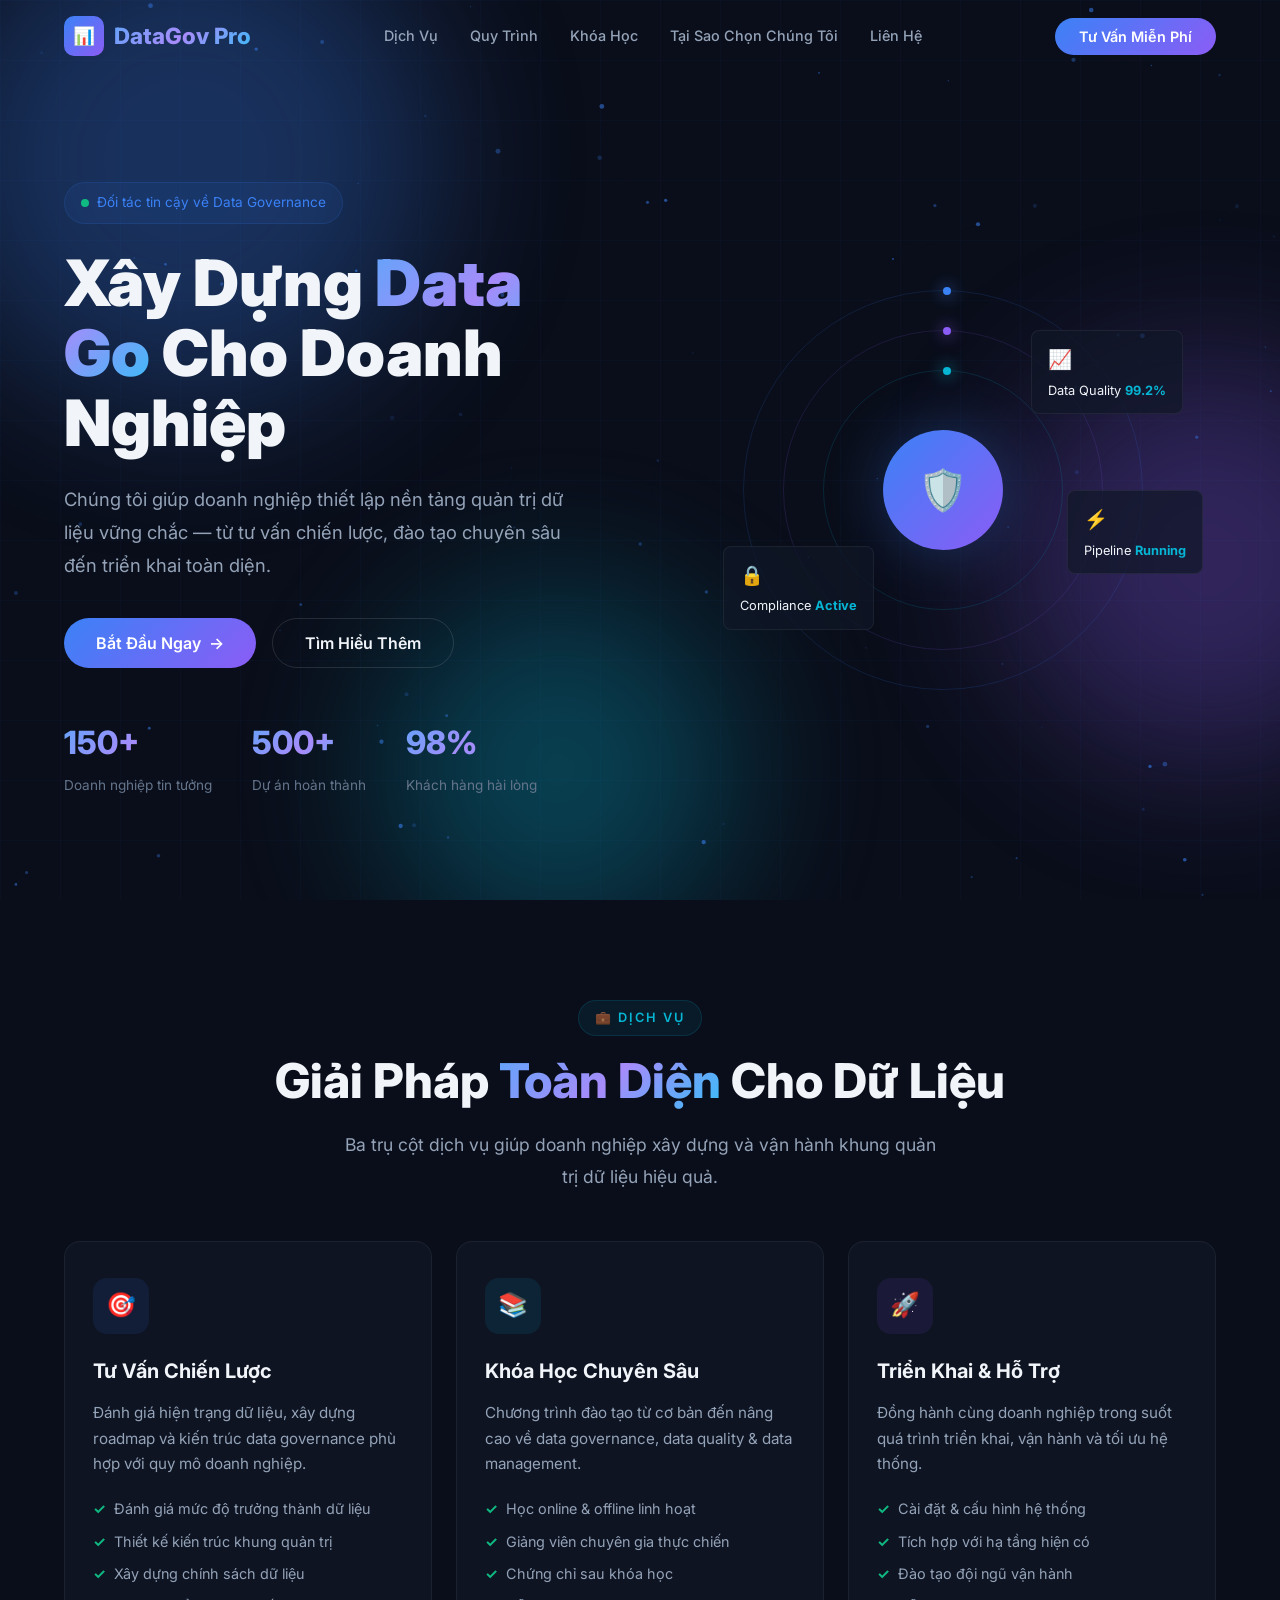
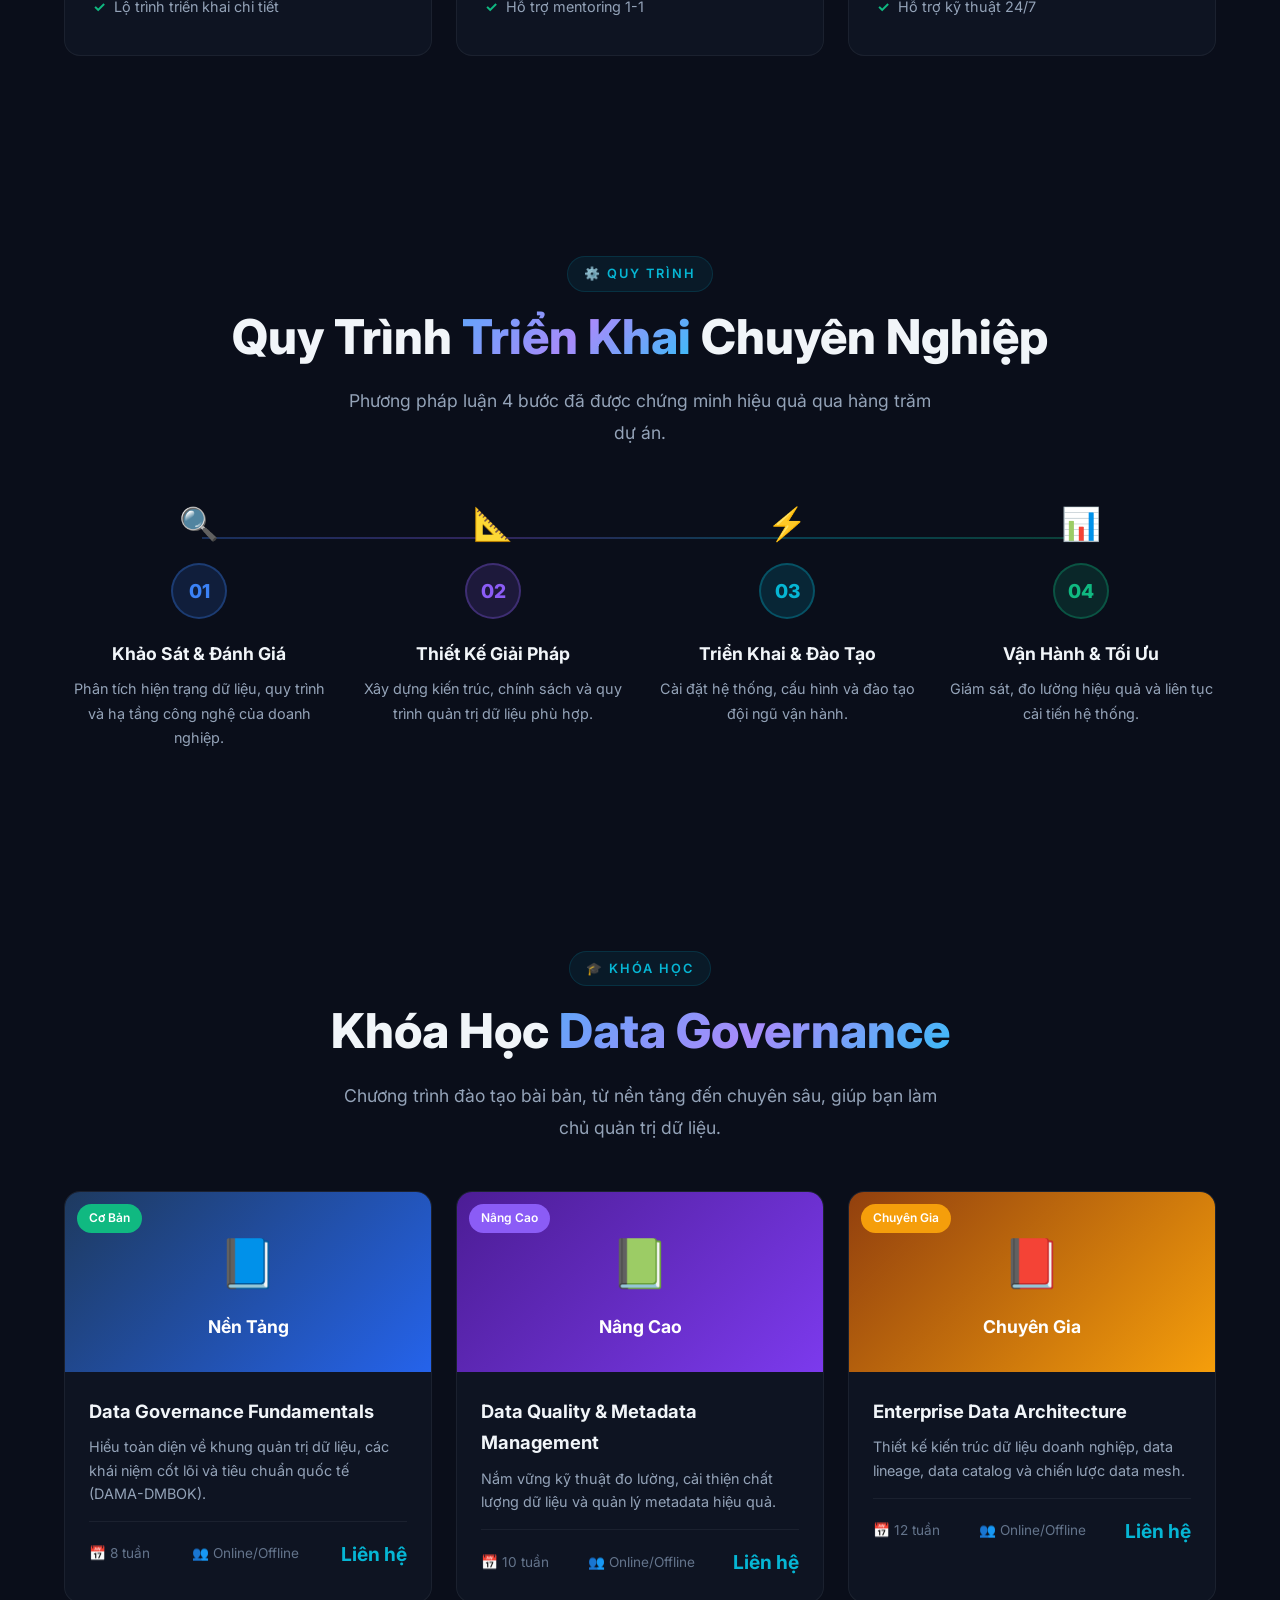
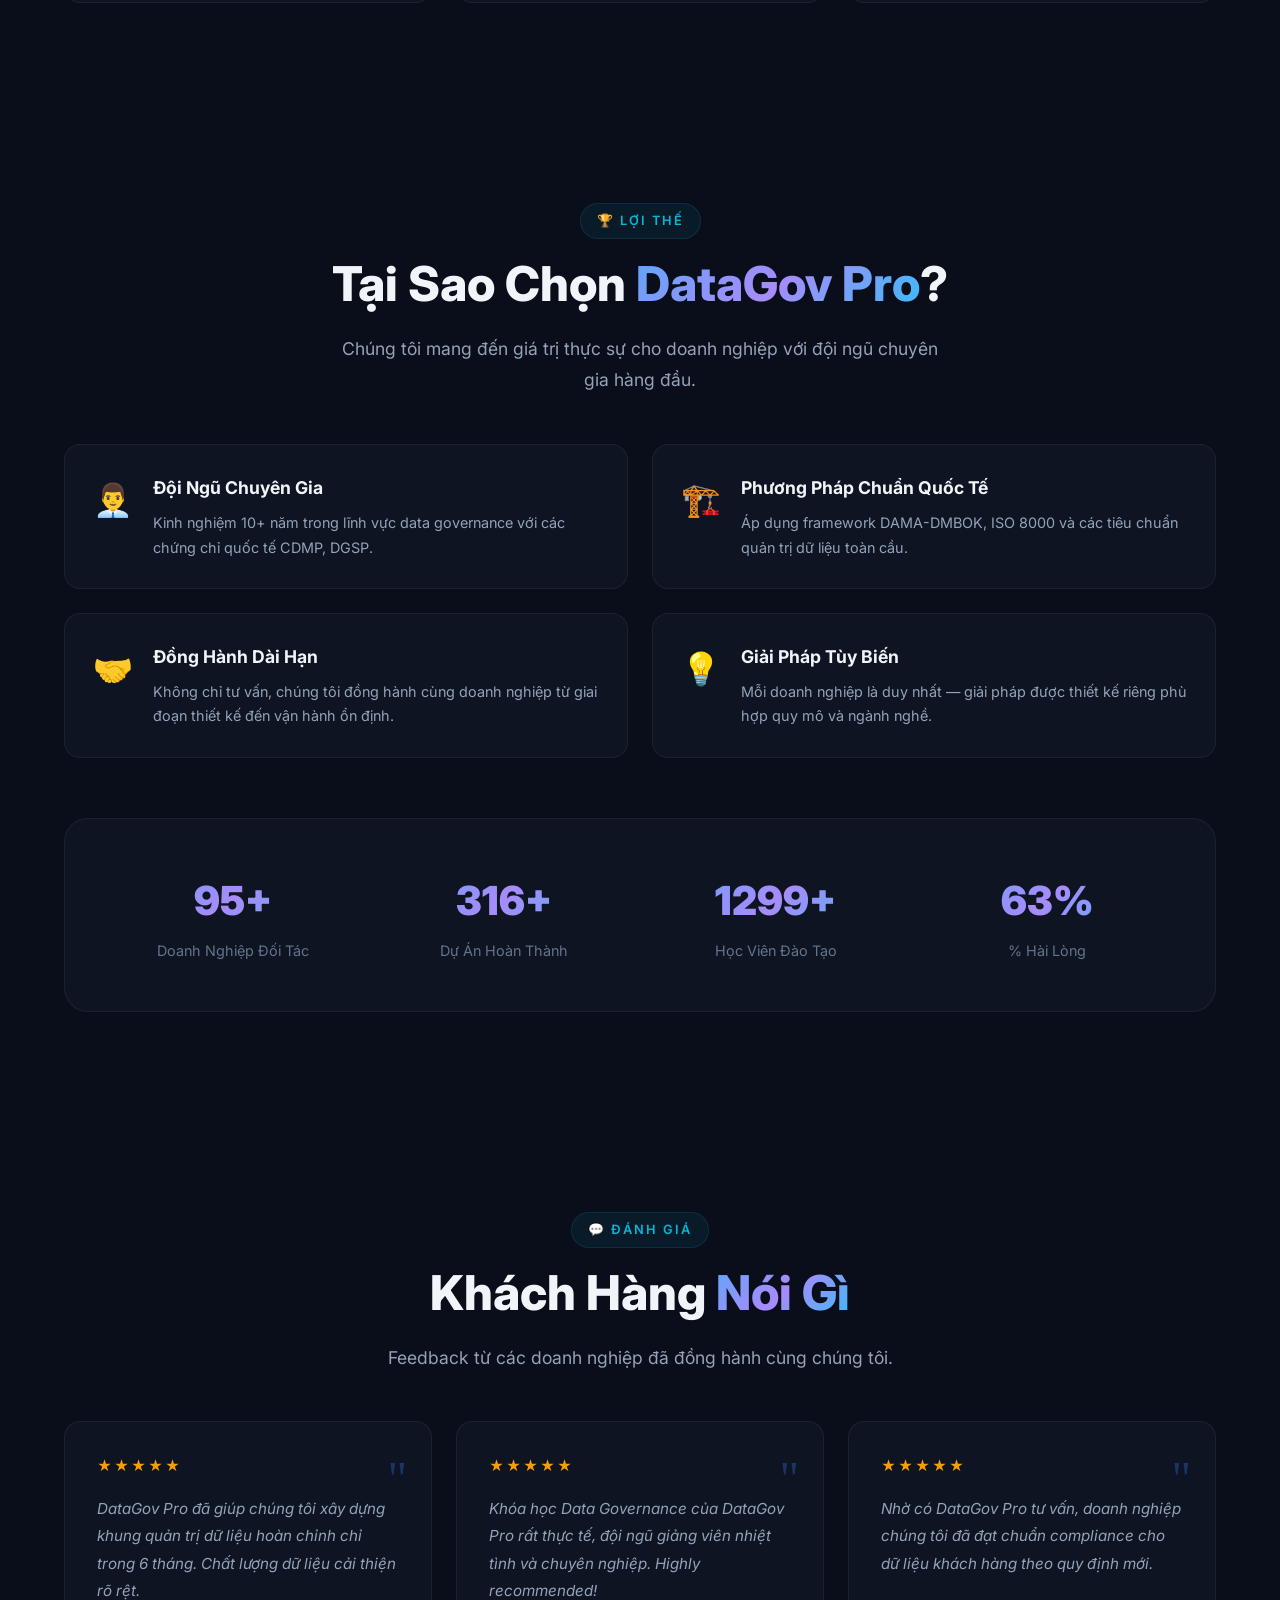
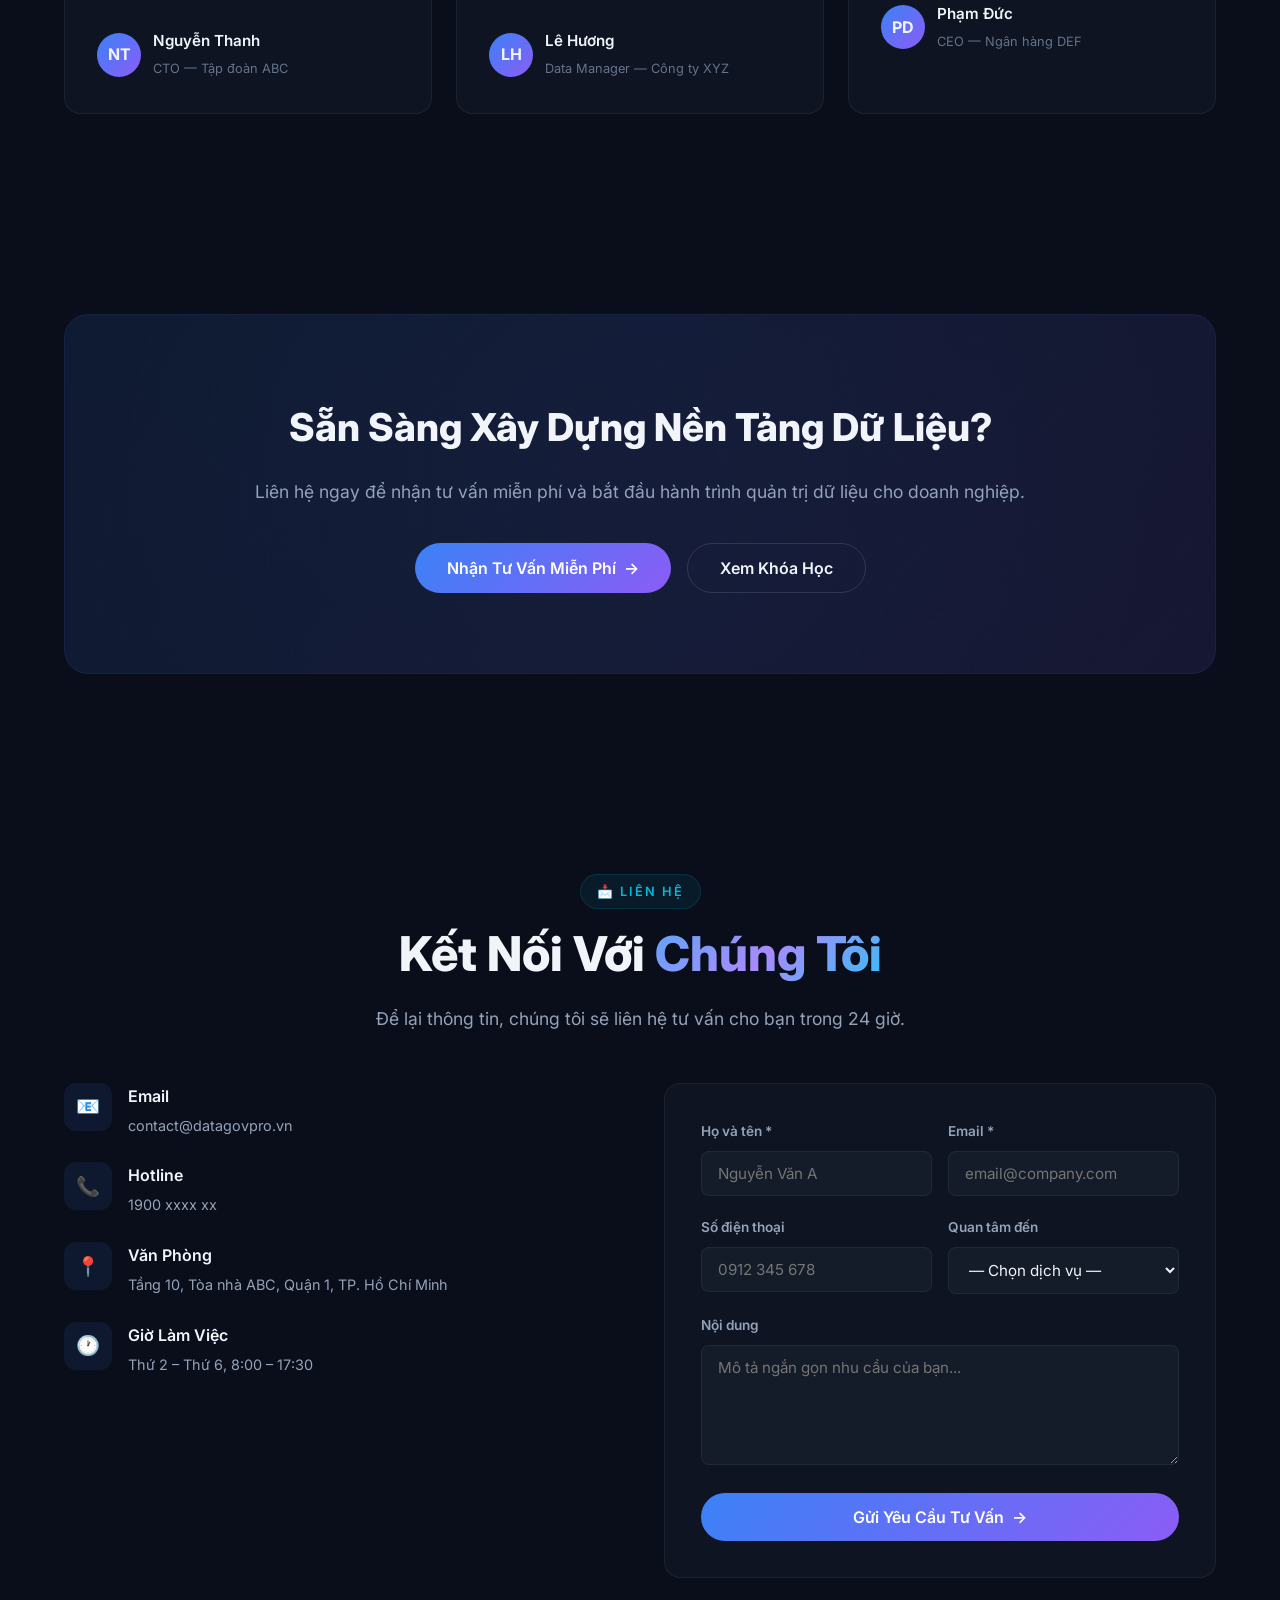
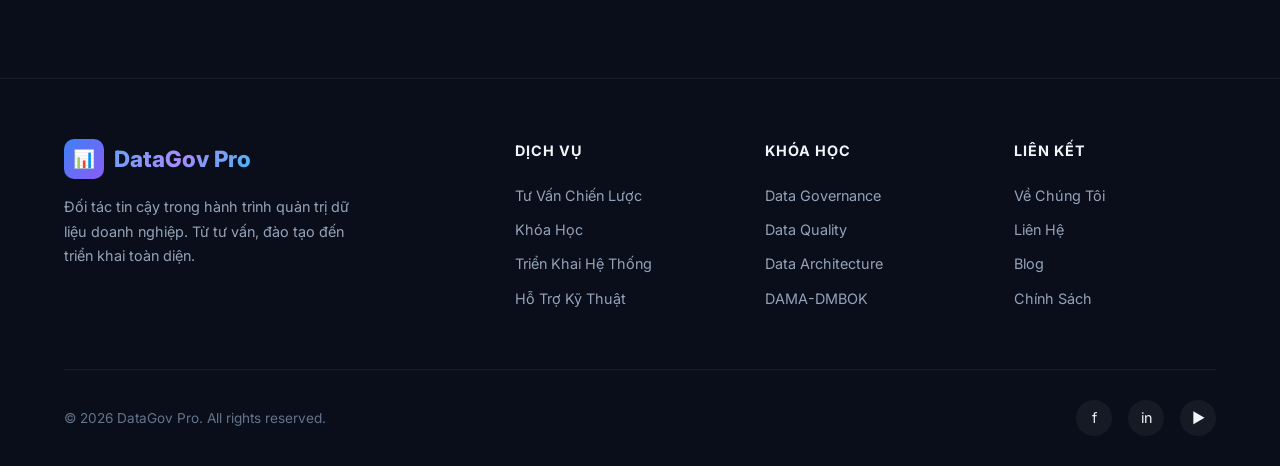
==== index.html @ 6e5c5530 "init" ====
<!DOCTYPE html>
<html lang="vi">
<head>
  <meta charset="UTF-8">
  <meta name="viewport" content="width=device-width, initial-scale=1.0">
  <meta name="description" content="DataGov Pro - Nền tảng tư vấn và triển khai Data Governance hàng đầu Việt Nam. Khóa học, tư vấn chiến lược và hỗ trợ triển khai khung quản trị dữ liệu cho doanh nghiệp.">
  <meta name="keywords" content="Data Governance, Quản trị dữ liệu, Khung dữ liệu, Tư vấn dữ liệu, Khóa học Data">
  <title>DataGov Pro | Nền Tảng Quản Trị Dữ Liệu Doanh Nghiệp</title>
  <link rel="stylesheet" href="style.css">
  <link rel="icon" href="data:image/svg+xml,<svg xmlns='http://www.w3.org/2000/svg' viewBox='0 0 100 100'><text y='.9em' font-size='90'>📊</text></svg>">
</head>
<body>

<!-- Background Effects -->
<div class="bg-grid"></div>
<div class="bg-orbs"><div class="bg-orb"></div><div class="bg-orb"></div><div class="bg-orb"></div></div>
<canvas id="particles-canvas"></canvas>

<!-- Navbar -->
<nav class="navbar" id="navbar">
  <div class="container">
    <a href="#" class="nav-logo">
      <div class="logo-icon">📊</div>
      <span>DataGov Pro</span>
    </a>
    <div class="nav-links" id="navLinks">
      <a href="#services">Dịch Vụ</a>
      <a href="#process">Quy Trình</a>
      <a href="#courses">Khóa Học</a>
      <a href="#why-us">Tại Sao Chọn Chúng Tôi</a>
      <a href="#contact">Liên Hệ</a>
    </div>
    <button class="nav-cta" onclick="document.getElementById('contact').scrollIntoView({behavior:'smooth'})">Tư Vấn Miễn Phí</button>
    <button class="nav-toggle" id="navToggle" aria-label="Menu">
      <span></span><span></span><span></span>
    </button>
  </div>
</nav>

<!-- Hero -->
<section class="hero" id="hero">
  <div class="container">
    <div class="hero-content">
      <div class="hero-badge"><span class="dot"></span> Đối tác tin cậy về Data Governance</div>
      <h1>Xây Dựng <span class="gradient-text">Khung Quản Trị Dữ Liệu</span> Cho Doanh Nghiệp</h1>
      <p class="hero-desc">Chúng tôi giúp doanh nghiệp thiết lập nền tảng quản trị dữ liệu vững chắc — từ tư vấn chiến lược, đào tạo chuyên sâu đến triển khai toàn diện.</p>
      <div class="hero-actions">
        <button class="btn-primary" onclick="document.getElementById('contact').scrollIntoView({behavior:'smooth'})">
          Bắt Đầu Ngay <span>→</span>
        </button>
        <button class="btn-secondary" onclick="document.getElementById('services').scrollIntoView({behavior:'smooth'})">
          Tìm Hiểu Thêm
        </button>
      </div>
      <div class="hero-stats">
        <div class="stat-item"><h3 id="counter1">0+</h3><p>Doanh nghiệp tin tưởng</p></div>
        <div class="stat-item"><h3 id="counter2">0+</h3><p>Dự án hoàn thành</p></div>
        <div class="stat-item"><h3 id="counter3">0%</h3><p>Khách hàng hài lòng</p></div>
      </div>
    </div>
    <div class="hero-visual">
      <div class="data-sphere">
        <div class="sphere-ring"></div>
        <div class="sphere-ring"></div>
        <div class="sphere-ring"></div>
        <div class="sphere-core">🛡️</div>
        <div class="floating-card"><div class="fc-icon">📈</div><div>Data Quality <span class="fc-value">99.2%</span></div></div>
        <div class="floating-card"><div class="fc-icon">🔒</div><div>Compliance <span class="fc-value">Active</span></div></div>
        <div class="floating-card"><div class="fc-icon">⚡</div><div>Pipeline <span class="fc-value">Running</span></div></div>
      </div>
    </div>
  </div>
</section>

<!-- Services -->
<section class="section" id="services">
  <div class="container">
    <div class="text-center reveal">
      <div class="section-label">💼 Dịch Vụ</div>
      <h2 class="section-title">Giải Pháp <span class="highlight">Toàn Diện</span> Cho Dữ Liệu</h2>
      <p class="section-desc mx-auto">Ba trụ cột dịch vụ giúp doanh nghiệp xây dựng và vận hành khung quản trị dữ liệu hiệu quả.</p>
    </div>
    <div class="services-grid">
      <div class="service-card reveal">
        <div class="service-icon">🎯</div>
        <h3>Tư Vấn Chiến Lược</h3>
        <p>Đánh giá hiện trạng dữ liệu, xây dựng roadmap và kiến trúc data governance phù hợp với quy mô doanh nghiệp.</p>
        <ul class="service-features">
          <li><span class="check">✓</span> Đánh giá mức độ trưởng thành dữ liệu</li>
          <li><span class="check">✓</span> Thiết kế kiến trúc khung quản trị</li>
          <li><span class="check">✓</span> Xây dựng chính sách dữ liệu</li>
          <li><span class="check">✓</span> Lộ trình triển khai chi tiết</li>
        </ul>
      </div>
      <div class="service-card reveal">
        <div class="service-icon">📚</div>
        <h3>Khóa Học Chuyên Sâu</h3>
        <p>Chương trình đào tạo từ cơ bản đến nâng cao về data governance, data quality & data management.</p>
        <ul class="service-features">
          <li><span class="check">✓</span> Học online & offline linh hoạt</li>
          <li><span class="check">✓</span> Giảng viên chuyên gia thực chiến</li>
          <li><span class="check">✓</span> Chứng chỉ sau khóa học</li>
          <li><span class="check">✓</span> Hỗ trợ mentoring 1-1</li>
        </ul>
      </div>
      <div class="service-card reveal">
        <div class="service-icon">🚀</div>
        <h3>Triển Khai & Hỗ Trợ</h3>
        <p>Đồng hành cùng doanh nghiệp trong suốt quá trình triển khai, vận hành và tối ưu hệ thống.</p>
        <ul class="service-features">
          <li><span class="check">✓</span> Cài đặt & cấu hình hệ thống</li>
          <li><span class="check">✓</span> Tích hợp với hạ tầng hiện có</li>
          <li><span class="check">✓</span> Đào tạo đội ngũ vận hành</li>
          <li><span class="check">✓</span> Hỗ trợ kỹ thuật 24/7</li>
        </ul>
      </div>
    </div>
  </div>
</section>

<!-- Process -->
<section class="section" id="process">
  <div class="container">
    <div class="text-center reveal">
      <div class="section-label">⚙️ Quy Trình</div>
      <h2 class="section-title">Quy Trình <span class="highlight">Triển Khai</span> Chuyên Nghiệp</h2>
      <p class="section-desc mx-auto">Phương pháp luận 4 bước đã được chứng minh hiệu quả qua hàng trăm dự án.</p>
    </div>
    <div class="process-timeline">
      <div class="process-step reveal">
        <div class="step-icon">🔍</div>
        <div class="step-number">01</div>
        <h3>Khảo Sát & Đánh Giá</h3>
        <p>Phân tích hiện trạng dữ liệu, quy trình và hạ tầng công nghệ của doanh nghiệp.</p>
      </div>
      <div class="process-step reveal">
        <div class="step-icon">📐</div>
        <div class="step-number">02</div>
        <h3>Thiết Kế Giải Pháp</h3>
        <p>Xây dựng kiến trúc, chính sách và quy trình quản trị dữ liệu phù hợp.</p>
      </div>
      <div class="process-step reveal">
        <div class="step-icon">⚡</div>
        <div class="step-number">03</div>
        <h3>Triển Khai & Đào Tạo</h3>
        <p>Cài đặt hệ thống, cấu hình và đào tạo đội ngũ vận hành.</p>
      </div>
      <div class="process-step reveal">
        <div class="step-icon">📊</div>
        <div class="step-number">04</div>
        <h3>Vận Hành & Tối Ưu</h3>
        <p>Giám sát, đo lường hiệu quả và liên tục cải tiến hệ thống.</p>
      </div>
    </div>
  </div>
</section>

<!-- Courses -->
<section class="section" id="courses">
  <div class="container">
    <div class="text-center reveal">
      <div class="section-label">🎓 Khóa Học</div>
      <h2 class="section-title">Khóa Học <span class="highlight">Data Governance</span></h2>
      <p class="section-desc mx-auto">Chương trình đào tạo bài bản, từ nền tảng đến chuyên sâu, giúp bạn làm chủ quản trị dữ liệu.</p>
    </div>
    <div class="courses-grid">
      <div class="course-card reveal">
        <div class="course-img" style="background: linear-gradient(135deg, #1e3a5f, #2563eb); display:flex; align-items:center; justify-content:center;">
          <div style="text-align:center; color:#fff; padding:20px;">
            <div style="font-size:3rem; margin-bottom:8px;">📘</div>
            <div style="font-size:1.1rem; font-weight:700;">Nền Tảng</div>
          </div>
          <span class="course-badge beginner">Cơ Bản</span>
        </div>
        <div class="course-body">
          <h3>Data Governance Fundamentals</h3>
          <p>Hiểu toàn diện về khung quản trị dữ liệu, các khái niệm cốt lõi và tiêu chuẩn quốc tế (DAMA-DMBOK).</p>
          <div class="course-meta">
            <span>📅 8 tuần</span>
            <span>👥 Online/Offline</span>
            <span class="course-price">Liên hệ</span>
          </div>
        </div>
      </div>
      <div class="course-card reveal">
        <div class="course-img" style="background: linear-gradient(135deg, #4c1d95, #7c3aed); display:flex; align-items:center; justify-content:center;">
          <div style="text-align:center; color:#fff; padding:20px;">
            <div style="font-size:3rem; margin-bottom:8px;">📗</div>
            <div style="font-size:1.1rem; font-weight:700;">Nâng Cao</div>
          </div>
          <span class="course-badge advanced">Nâng Cao</span>
        </div>
        <div class="course-body">
          <h3>Data Quality & Metadata Management</h3>
          <p>Nắm vững kỹ thuật đo lường, cải thiện chất lượng dữ liệu và quản lý metadata hiệu quả.</p>
          <div class="course-meta">
            <span>📅 10 tuần</span>
            <span>👥 Online/Offline</span>
            <span class="course-price">Liên hệ</span>
          </div>
        </div>
      </div>
      <div class="course-card reveal">
        <div class="course-img" style="background: linear-gradient(135deg, #92400e, #f59e0b); display:flex; align-items:center; justify-content:center;">
          <div style="text-align:center; color:#fff; padding:20px;">
            <div style="font-size:3rem; margin-bottom:8px;">📕</div>
            <div style="font-size:1.1rem; font-weight:700;">Chuyên Gia</div>
          </div>
          <span class="course-badge expert">Chuyên Gia</span>
        </div>
        <div class="course-body">
          <h3>Enterprise Data Architecture</h3>
          <p>Thiết kế kiến trúc dữ liệu doanh nghiệp, data lineage, data catalog và chiến lược data mesh.</p>
          <div class="course-meta">
            <span>📅 12 tuần</span>
            <span>👥 Online/Offline</span>
            <span class="course-price">Liên hệ</span>
          </div>
        </div>
      </div>
    </div>
  </div>
</section>

<!-- Why Us -->
<section class="section" id="why-us">
  <div class="container">
    <div class="text-center reveal">
      <div class="section-label">🏆 Lợi Thế</div>
      <h2 class="section-title">Tại Sao Chọn <span class="highlight">DataGov Pro</span>?</h2>
      <p class="section-desc mx-auto">Chúng tôi mang đến giá trị thực sự cho doanh nghiệp với đội ngũ chuyên gia hàng đầu.</p>
    </div>
    <div class="why-grid">
      <div class="why-card reveal">
        <div class="why-icon">👨‍💼</div>
        <div>
          <h3>Đội Ngũ Chuyên Gia</h3>
          <p>Kinh nghiệm 10+ năm trong lĩnh vực data governance với các chứng chỉ quốc tế CDMP, DGSP.</p>
        </div>
      </div>
      <div class="why-card reveal">
        <div class="why-icon">🏗️</div>
        <div>
          <h3>Phương Pháp Chuẩn Quốc Tế</h3>
          <p>Áp dụng framework DAMA-DMBOK, ISO 8000 và các tiêu chuẩn quản trị dữ liệu toàn cầu.</p>
        </div>
      </div>
      <div class="why-card reveal">
        <div class="why-icon">🤝</div>
        <div>
          <h3>Đồng Hành Dài Hạn</h3>
          <p>Không chỉ tư vấn, chúng tôi đồng hành cùng doanh nghiệp từ giai đoạn thiết kế đến vận hành ổn định.</p>
        </div>
      </div>
      <div class="why-card reveal">
        <div class="why-icon">💡</div>
        <div>
          <h3>Giải Pháp Tùy Biến</h3>
          <p>Mỗi doanh nghiệp là duy nhất — giải pháp được thiết kế riêng phù hợp quy mô và ngành nghề.</p>
        </div>
      </div>
    </div>

    <!-- Stats -->
    <div class="stats-bar reveal">
      <div class="stat-block"><h3 class="counter" data-target="150">0</h3><p>Doanh Nghiệp Đối Tác</p></div>
      <div class="stat-block"><h3 class="counter" data-target="500">0</h3><p>Dự Án Hoàn Thành</p></div>
      <div class="stat-block"><h3 class="counter" data-target="2000">0</h3><p>Học Viên Đào Tạo</p></div>
      <div class="stat-block"><h3 class="counter" data-target="98">0</h3><p>% Hài Lòng</p></div>
    </div>
  </div>
</section>

<!-- Testimonials -->
<section class="section" id="testimonials">
  <div class="container">
    <div class="text-center reveal">
      <div class="section-label">💬 Đánh Giá</div>
      <h2 class="section-title">Khách Hàng <span class="highlight">Nói Gì</span></h2>
      <p class="section-desc mx-auto">Feedback từ các doanh nghiệp đã đồng hành cùng chúng tôi.</p>
    </div>
    <div class="testimonials-slider">
      <div class="testimonial-card reveal">
        <span class="quote">"</span>
        <div class="stars">★★★★★</div>
        <p>DataGov Pro đã giúp chúng tôi xây dựng khung quản trị dữ liệu hoàn chỉnh chỉ trong 6 tháng. Chất lượng dữ liệu cải thiện rõ rệt.</p>
        <div class="testimonial-author">
          <div class="testimonial-avatar">NT</div>
          <div class="testimonial-info"><h4>Nguyễn Thanh</h4><span>CTO — Tập đoàn ABC</span></div>
        </div>
      </div>
      <div class="testimonial-card reveal">
        <span class="quote">"</span>
        <div class="stars">★★★★★</div>
        <p>Khóa học Data Governance của DataGov Pro rất thực tế, đội ngũ giảng viên nhiệt tình và chuyên nghiệp. Highly recommended!</p>
        <div class="testimonial-author">
          <div class="testimonial-avatar">LH</div>
          <div class="testimonial-info"><h4>Lê Hương</h4><span>Data Manager — Công ty XYZ</span></div>
        </div>
      </div>
      <div class="testimonial-card reveal">
        <span class="quote">"</span>
        <div class="stars">★★★★★</div>
        <p>Nhờ có DataGov Pro tư vấn, doanh nghiệp chúng tôi đã đạt chuẩn compliance cho dữ liệu khách hàng theo quy định mới.</p>
        <div class="testimonial-author">
          <div class="testimonial-avatar">PD</div>
          <div class="testimonial-info"><h4>Phạm Đức</h4><span>CEO — Ngân hàng DEF</span></div>
        </div>
      </div>
    </div>
  </div>
</section>

<!-- CTA -->
<section class="section">
  <div class="container">
    <div class="cta-section reveal">
      <h2>Sẵn Sàng Xây Dựng <span class="highlight">Nền Tảng Dữ Liệu</span>?</h2>
      <p>Liên hệ ngay để nhận tư vấn miễn phí và bắt đầu hành trình quản trị dữ liệu cho doanh nghiệp.</p>
      <div class="cta-actions">
        <button class="btn-primary" onclick="document.getElementById('contact').scrollIntoView({behavior:'smooth'})">Nhận Tư Vấn Miễn Phí <span>→</span></button>
        <button class="btn-secondary" onclick="document.getElementById('courses').scrollIntoView({behavior:'smooth'})">Xem Khóa Học</button>
      </div>
    </div>
  </div>
</section>

<!-- Contact -->
<section class="section" id="contact">
  <div class="container">
    <div class="text-center reveal">
      <div class="section-label">📩 Liên Hệ</div>
      <h2 class="section-title">Kết Nối Với <span class="highlight">Chúng Tôi</span></h2>
      <p class="section-desc mx-auto">Để lại thông tin, chúng tôi sẽ liên hệ tư vấn cho bạn trong 24 giờ.</p>
    </div>
    <div class="contact-wrapper">
      <div class="contact-info reveal">
        <div class="contact-item">
          <div class="contact-item-icon">📧</div>
          <div><h4>Email</h4><p>contact@datagovpro.vn</p></div>
        </div>
        <div class="contact-item">
          <div class="contact-item-icon">📞</div>
          <div><h4>Hotline</h4><p>1900 xxxx xx</p></div>
        </div>
        <div class="contact-item">
          <div class="contact-item-icon">📍</div>
          <div><h4>Văn Phòng</h4><p>Tầng 10, Tòa nhà ABC, Quận 1, TP. Hồ Chí Minh</p></div>
        </div>
        <div class="contact-item">
          <div class="contact-item-icon">🕐</div>
          <div><h4>Giờ Làm Việc</h4><p>Thứ 2 – Thứ 6, 8:00 – 17:30</p></div>
        </div>
      </div>
      <form class="contact-form reveal" id="contactForm" onsubmit="handleSubmit(event)">
        <div class="form-row">
          <div class="form-group">
            <label for="name">Họ và tên *</label>
            <input type="text" id="name" placeholder="Nguyễn Văn A" required>
          </div>
          <div class="form-group">
            <label for="email">Email *</label>
            <input type="email" id="email" placeholder="email@company.com" required>
          </div>
        </div>
        <div class="form-row">
          <div class="form-group">
            <label for="phone">Số điện thoại</label>
            <input type="tel" id="phone" placeholder="0912 345 678">
          </div>
          <div class="form-group">
            <label for="interest">Quan tâm đến</label>
            <select id="interest">
              <option value="">— Chọn dịch vụ —</option>
              <option value="consulting">Tư vấn chiến lược</option>
              <option value="course">Khóa học</option>
              <option value="implementation">Triển khai hệ thống</option>
              <option value="all">Tất cả dịch vụ</option>
            </select>
          </div>
        </div>
        <div class="form-group">
          <label for="message">Nội dung</label>
          <textarea id="message" placeholder="Mô tả ngắn gọn nhu cầu của bạn..."></textarea>
        </div>
        <button type="submit" class="btn-primary" style="width:100%; justify-content:center;">Gửi Yêu Cầu Tư Vấn <span>→</span></button>
      </form>
    </div>
  </div>
</section>

<!-- Footer -->
<footer class="footer">
  <div class="container">
    <div class="footer-grid">
      <div class="footer-brand">
        <a href="#" class="nav-logo"><div class="logo-icon">📊</div><span>DataGov Pro</span></a>
        <p>Đối tác tin cậy trong hành trình quản trị dữ liệu doanh nghiệp. Từ tư vấn, đào tạo đến triển khai toàn diện.</p>
      </div>
      <div class="footer-col">
        <h4>Dịch Vụ</h4>
        <a href="#services">Tư Vấn Chiến Lược</a>
        <a href="#courses">Khóa Học</a>
        <a href="#services">Triển Khai Hệ Thống</a>
        <a href="#services">Hỗ Trợ Kỹ Thuật</a>
      </div>
      <div class="footer-col">
        <h4>Khóa Học</h4>
        <a href="#courses">Data Governance</a>
        <a href="#courses">Data Quality</a>
        <a href="#courses">Data Architecture</a>
        <a href="#courses">DAMA-DMBOK</a>
      </div>
      <div class="footer-col">
        <h4>Liên Kết</h4>
        <a href="#about">Về Chúng Tôi</a>
        <a href="#contact">Liên Hệ</a>
        <a href="#">Blog</a>
        <a href="#">Chính Sách</a>
      </div>
    </div>
    <div class="footer-bottom">
      <p>© 2026 DataGov Pro. All rights reserved.</p>
      <div class="footer-socials">
        <a href="#" aria-label="Facebook">f</a>
        <a href="#" aria-label="LinkedIn">in</a>
        <a href="#" aria-label="YouTube">▶</a>
      </div>
    </div>
  </div>
</footer>

<script src="script.js"></script>
</body>
</html>
---- style.css ----
/* ===== IMPORTS ===== */
@import url('https://fonts.googleapis.com/css2?family=Inter:wght@300;400;500;600;700;800;900&family=JetBrains+Mono:wght@400;500;600&display=swap');

/* ===== CSS VARIABLES ===== */
:root {
  --bg-primary: #0a0e1a;
  --bg-secondary: #111827;
  --bg-card: rgba(17, 24, 39, 0.7);
  --bg-glass: rgba(255, 255, 255, 0.03);
  --accent-blue: #3b82f6;
  --accent-cyan: #06b6d4;
  --accent-purple: #8b5cf6;
  --accent-emerald: #10b981;
  --accent-orange: #f59e0b;
  --text-primary: #f1f5f9;
  --text-secondary: #94a3b8;
  --text-muted: #64748b;
  --border-color: rgba(255, 255, 255, 0.06);
  --gradient-1: linear-gradient(135deg, #3b82f6, #8b5cf6);
  --gradient-2: linear-gradient(135deg, #06b6d4, #3b82f6);
  --gradient-3: linear-gradient(135deg, #8b5cf6, #ec4899);
  --gradient-text: linear-gradient(135deg, #60a5fa, #a78bfa, #38bdf8);
  --shadow-glow: 0 0 40px rgba(59, 130, 246, 0.15);
  --shadow-card: 0 4px 30px rgba(0, 0, 0, 0.3);
  --radius: 16px;
  --radius-sm: 8px;
  --radius-lg: 24px;
  --transition: all 0.3s cubic-bezier(0.4, 0, 0.2, 1);
}

/* ===== RESET ===== */
*, *::before, *::after { box-sizing: border-box; margin: 0; padding: 0; }
html { scroll-behavior: smooth; font-size: 16px; }
body {
  font-family: 'Inter', -apple-system, sans-serif;
  background: var(--bg-primary);
  color: var(--text-primary);
  line-height: 1.7;
  overflow-x: hidden;
  -webkit-font-smoothing: antialiased;
}
a { text-decoration: none; color: inherit; }
ul { list-style: none; }
img { max-width: 100%; display: block; }

/* ===== SCROLLBAR ===== */
::-webkit-scrollbar { width: 6px; }
::-webkit-scrollbar-track { background: var(--bg-primary); }
::-webkit-scrollbar-thumb { background: var(--accent-blue); border-radius: 3px; }

/* ===== UTILITIES ===== */
.container { max-width: 1200px; margin: 0 auto; padding: 0 24px; }
.section { padding: 100px 0; position: relative; }
.section-label {
  display: inline-flex; align-items: center; gap: 8px;
  font-size: 0.8rem; font-weight: 600; letter-spacing: 2px;
  text-transform: uppercase; color: var(--accent-cyan);
  margin-bottom: 16px; padding: 6px 16px;
  background: rgba(6, 182, 212, 0.08); border: 1px solid rgba(6, 182, 212, 0.15);
  border-radius: 999px;
}
.section-title {
  font-size: clamp(2rem, 4vw, 3rem); font-weight: 800;
  line-height: 1.2; margin-bottom: 20px;
}
.section-title .highlight {
  background: var(--gradient-text); -webkit-background-clip: text;
  -webkit-text-fill-color: transparent; background-clip: text;
}
.section-desc { font-size: 1.1rem; color: var(--text-secondary); max-width: 600px; line-height: 1.8; }
.text-center { text-align: center; }
.mx-auto { margin-left: auto; margin-right: auto; }

/* ===== ANIMATED BACKGROUND ===== */
.bg-grid {
  position: fixed; top: 0; left: 0; width: 100%; height: 100%;
  background-image:
    linear-gradient(rgba(59, 130, 246, 0.03) 1px, transparent 1px),
    linear-gradient(90deg, rgba(59, 130, 246, 0.03) 1px, transparent 1px);
  background-size: 60px 60px; z-index: 0; pointer-events: none;
}
.bg-orbs { position: fixed; top: 0; left: 0; width: 100%; height: 100%; z-index: 0; pointer-events: none; overflow: hidden; }
.bg-orb {
  position: absolute; border-radius: 50%; filter: blur(80px); opacity: 0.3;
  animation: floatOrb 20s ease-in-out infinite;
}
.bg-orb:nth-child(1) { width: 500px; height: 500px; background: var(--accent-blue); top: -10%; left: -5%; animation-delay: 0s; }
.bg-orb:nth-child(2) { width: 400px; height: 400px; background: var(--accent-purple); top: 40%; right: -10%; animation-delay: -7s; }
.bg-orb:nth-child(3) { width: 350px; height: 350px; background: var(--accent-cyan); bottom: -5%; left: 30%; animation-delay: -14s; }
@keyframes floatOrb {
  0%, 100% { transform: translate(0, 0) scale(1); }
  33% { transform: translate(30px, -30px) scale(1.05); }
  66% { transform: translate(-20px, 20px) scale(0.95); }
}

/* ===== PARTICLES CANVAS ===== */
#particles-canvas { position: fixed; top: 0; left: 0; width: 100%; height: 100%; z-index: 0; pointer-events: none; }

/* ===== NAVBAR ===== */
.navbar {
  position: fixed; top: 0; left: 0; width: 100%; z-index: 1000;
  padding: 16px 0; transition: var(--transition);
}
.navbar.scrolled {
  background: rgba(10, 14, 26, 0.85); backdrop-filter: blur(20px);
  border-bottom: 1px solid var(--border-color); padding: 10px 0;
}
.navbar .container { display: flex; align-items: center; justify-content: space-between; }
.nav-logo { display: flex; align-items: center; gap: 10px; font-size: 1.4rem; font-weight: 800; }
.nav-logo .logo-icon {
  width: 40px; height: 40px; background: var(--gradient-1);
  border-radius: 10px; display: flex; align-items: center; justify-content: center;
  font-size: 1.1rem; color: #fff;
}
.nav-logo span { background: var(--gradient-text); -webkit-background-clip: text; -webkit-text-fill-color: transparent; }
.nav-links { display: flex; align-items: center; gap: 32px; }
.nav-links a {
  font-size: 0.9rem; font-weight: 500; color: var(--text-secondary);
  transition: var(--transition); position: relative;
}
.nav-links a:hover { color: var(--text-primary); }
.nav-links a::after {
  content: ''; position: absolute; bottom: -4px; left: 0; width: 0; height: 2px;
  background: var(--gradient-1); transition: var(--transition); border-radius: 1px;
}
.nav-links a:hover::after { width: 100%; }
.nav-cta {
  padding: 10px 24px; background: var(--gradient-1); border: none;
  border-radius: 999px; color: #fff; font-weight: 600; font-size: 0.9rem;
  cursor: pointer; transition: var(--transition); font-family: inherit;
}
.nav-cta:hover { transform: translateY(-2px); box-shadow: 0 8px 25px rgba(59, 130, 246, 0.4); }
.nav-toggle { display: none; flex-direction: column; gap: 5px; cursor: pointer; background: none; border: none; padding: 4px; }
.nav-toggle span { display: block; width: 24px; height: 2px; background: var(--text-primary); border-radius: 2px; transition: var(--transition); }

/* ===== HERO ===== */
.hero {
  min-height: 100vh; display: flex; align-items: center;
  position: relative; z-index: 1; padding-top: 80px;
}
.hero .container { display: grid; grid-template-columns: 1fr 1fr; gap: 60px; align-items: center; }
.hero-badge {
  display: inline-flex; align-items: center; gap: 8px;
  padding: 8px 16px; background: rgba(59, 130, 246, 0.08);
  border: 1px solid rgba(59, 130, 246, 0.15); border-radius: 999px;
  font-size: 0.85rem; color: var(--accent-blue); margin-bottom: 24px;
  animation: fadeInUp 0.8s ease forwards;
}
.hero-badge .dot { width: 8px; height: 8px; background: var(--accent-emerald); border-radius: 50%; animation: pulse 2s infinite; }
@keyframes pulse { 0%, 100% { opacity: 1; } 50% { opacity: 0.4; } }
.hero h1 {
  font-size: clamp(2.5rem, 5vw, 4rem); font-weight: 900;
  line-height: 1.1; margin-bottom: 24px;
  animation: fadeInUp 0.8s ease 0.1s forwards; opacity: 0;
}
.hero h1 .gradient-text {
  background: var(--gradient-text); -webkit-background-clip: text;
  -webkit-text-fill-color: transparent; background-clip: text;
}
.hero-desc {
  font-size: 1.15rem; color: var(--text-secondary); line-height: 1.8;
  margin-bottom: 36px; max-width: 520px;
  animation: fadeInUp 0.8s ease 0.2s forwards; opacity: 0;
}
.hero-actions {
  display: flex; gap: 16px; flex-wrap: wrap;
  animation: fadeInUp 0.8s ease 0.3s forwards; opacity: 0;
}
.btn-primary {
  padding: 14px 32px; background: var(--gradient-1); border: none;
  border-radius: 999px; color: #fff; font-weight: 600; font-size: 1rem;
  cursor: pointer; transition: var(--transition); font-family: inherit;
  display: inline-flex; align-items: center; gap: 8px;
}
.btn-primary:hover { transform: translateY(-2px); box-shadow: 0 12px 35px rgba(59, 130, 246, 0.4); }
.btn-secondary {
  padding: 14px 32px; background: transparent;
  border: 1px solid rgba(255, 255, 255, 0.12); border-radius: 999px;
  color: var(--text-primary); font-weight: 600; font-size: 1rem;
  cursor: pointer; transition: var(--transition); font-family: inherit;
  display: inline-flex; align-items: center; gap: 8px;
}
.btn-secondary:hover { border-color: var(--accent-blue); background: rgba(59, 130, 246, 0.05); }
.hero-stats {
  display: flex; gap: 40px; margin-top: 48px;
  animation: fadeInUp 0.8s ease 0.4s forwards; opacity: 0;
}
.stat-item h3 { font-size: 2rem; font-weight: 800; background: var(--gradient-text); -webkit-background-clip: text; -webkit-text-fill-color: transparent; }
.stat-item p { font-size: 0.85rem; color: var(--text-muted); margin-top: 4px; }

/* Hero Visual */
.hero-visual {
  position: relative; display: flex; justify-content: center; align-items: center;
  animation: fadeIn 1s ease 0.5s forwards; opacity: 0;
}
.data-sphere {
  width: 400px; height: 400px; position: relative;
  display: flex; justify-content: center; align-items: center;
}
.sphere-ring {
  position: absolute; border: 1px solid rgba(59, 130, 246, 0.15);
  border-radius: 50%; animation: rotateSphere 20s linear infinite;
}
.sphere-ring:nth-child(1) { width: 100%; height: 100%; }
.sphere-ring:nth-child(2) { width: 80%; height: 80%; animation-duration: 15s; animation-direction: reverse; border-color: rgba(139, 92, 246, 0.15); }
.sphere-ring:nth-child(3) { width: 60%; height: 60%; animation-duration: 10s; border-color: rgba(6, 182, 212, 0.15); }
.sphere-ring::before {
  content: ''; position: absolute; width: 8px; height: 8px;
  background: var(--accent-blue); border-radius: 50%; top: -4px; left: 50%;
  box-shadow: 0 0 15px var(--accent-blue);
}
.sphere-ring:nth-child(2)::before { background: var(--accent-purple); box-shadow: 0 0 15px var(--accent-purple); }
.sphere-ring:nth-child(3)::before { background: var(--accent-cyan); box-shadow: 0 0 15px var(--accent-cyan); }
.sphere-core {
  width: 120px; height: 120px; background: var(--gradient-1);
  border-radius: 50%; display: flex; align-items: center; justify-content: center;
  font-size: 2.5rem; box-shadow: 0 0 60px rgba(59, 130, 246, 0.3);
  animation: pulseCore 3s ease-in-out infinite;
}
@keyframes rotateSphere { from { transform: rotate(0deg); } to { transform: rotate(360deg); } }
@keyframes pulseCore { 0%, 100% { transform: scale(1); } 50% { transform: scale(1.05); } }
.floating-card {
  position: absolute; padding: 12px 16px; background: var(--bg-card);
  backdrop-filter: blur(10px); border: 1px solid var(--border-color);
  border-radius: var(--radius-sm); font-size: 0.8rem; white-space: nowrap;
  animation: floatCard 6s ease-in-out infinite;
}
.floating-card:nth-child(5) { top: 10%; right: -10%; animation-delay: 0s; }
.floating-card:nth-child(6) { bottom: 15%; left: -5%; animation-delay: -2s; }
.floating-card:nth-child(7) { top: 50%; right: -15%; animation-delay: -4s; }
.floating-card .fc-icon { font-size: 1.2rem; margin-bottom: 4px; }
.floating-card .fc-value { font-weight: 700; color: var(--accent-cyan); }
@keyframes floatCard {
  0%, 100% { transform: translateY(0); }
  50% { transform: translateY(-10px); }
}

/* ===== SERVICES ===== */
.services-grid { display: grid; grid-template-columns: repeat(3, 1fr); gap: 24px; margin-top: 48px; }
.service-card {
  background: var(--bg-card); border: 1px solid var(--border-color);
  border-radius: var(--radius); padding: 36px 28px;
  transition: var(--transition); position: relative; overflow: hidden;
}
.service-card::before {
  content: ''; position: absolute; top: 0; left: 0; right: 0; height: 3px;
  background: var(--gradient-1); opacity: 0; transition: var(--transition);
}
.service-card:hover { transform: translateY(-8px); border-color: rgba(59, 130, 246, 0.2); box-shadow: var(--shadow-glow); }
.service-card:hover::before { opacity: 1; }
.service-card:nth-child(2)::before { background: var(--gradient-2); }
.service-card:nth-child(3)::before { background: var(--gradient-3); }
.service-icon {
  width: 56px; height: 56px; border-radius: 14px;
  display: flex; align-items: center; justify-content: center;
  font-size: 1.5rem; margin-bottom: 20px;
}
.service-card:nth-child(1) .service-icon { background: rgba(59, 130, 246, 0.1); }
.service-card:nth-child(2) .service-icon { background: rgba(6, 182, 212, 0.1); }
.service-card:nth-child(3) .service-icon { background: rgba(139, 92, 246, 0.1); }
.service-card h3 { font-size: 1.25rem; font-weight: 700; margin-bottom: 12px; }
.service-card p { color: var(--text-secondary); font-size: 0.95rem; line-height: 1.7; }
.service-features { margin-top: 20px; display: flex; flex-direction: column; gap: 8px; }
.service-features li { display: flex; align-items: center; gap: 8px; font-size: 0.9rem; color: var(--text-secondary); }
.service-features li .check { color: var(--accent-emerald); font-weight: 700; }

/* ===== PROCESS ===== */
.process-timeline { display: grid; grid-template-columns: repeat(4, 1fr); gap: 24px; margin-top: 48px; position: relative; }
.process-timeline::before {
  content: ''; position: absolute; top: 40px; left: 12%; right: 12%;
  height: 2px; background: linear-gradient(90deg, var(--accent-blue), var(--accent-purple), var(--accent-cyan), var(--accent-emerald));
  opacity: 0.3;
}
.process-step { text-align: center; position: relative; }
.step-number {
  width: 56px; height: 56px; border-radius: 50%; display: flex;
  align-items: center; justify-content: center; font-size: 1.2rem;
  font-weight: 800; margin: 0 auto 20px; position: relative; z-index: 1;
}
.process-step:nth-child(1) .step-number { background: rgba(59, 130, 246, 0.15); color: var(--accent-blue); border: 2px solid rgba(59, 130, 246, 0.3); }
.process-step:nth-child(2) .step-number { background: rgba(139, 92, 246, 0.15); color: var(--accent-purple); border: 2px solid rgba(139, 92, 246, 0.3); }
.process-step:nth-child(3) .step-number { background: rgba(6, 182, 212, 0.15); color: var(--accent-cyan); border: 2px solid rgba(6, 182, 212, 0.3); }
.process-step:nth-child(4) .step-number { background: rgba(16, 185, 129, 0.15); color: var(--accent-emerald); border: 2px solid rgba(16, 185, 129, 0.3); }
.process-step h3 { font-size: 1.1rem; font-weight: 700; margin-bottom: 8px; }
.process-step p { font-size: 0.9rem; color: var(--text-secondary); }
.step-icon { font-size: 2rem; margin-bottom: 12px; }

/* ===== COURSES ===== */
.courses-grid { display: grid; grid-template-columns: repeat(3, 1fr); gap: 24px; margin-top: 48px; }
.course-card {
  background: var(--bg-card); border: 1px solid var(--border-color);
  border-radius: var(--radius); overflow: hidden; transition: var(--transition);
}
.course-card:hover { transform: translateY(-8px); box-shadow: var(--shadow-glow); }
.course-img { height: 180px; position: relative; overflow: hidden; }
.course-img img { width: 100%; height: 100%; object-fit: cover; }
.course-badge {
  position: absolute; top: 12px; left: 12px; padding: 4px 12px;
  border-radius: 999px; font-size: 0.75rem; font-weight: 600; color: #fff;
}
.course-badge.beginner { background: var(--accent-emerald); }
.course-badge.advanced { background: var(--accent-purple); }
.course-badge.expert { background: var(--accent-orange); }
.course-body { padding: 24px; }
.course-body h3 { font-size: 1.15rem; font-weight: 700; margin-bottom: 8px; }
.course-body p { font-size: 0.9rem; color: var(--text-secondary); margin-bottom: 16px; line-height: 1.6; }
.course-meta { display: flex; justify-content: space-between; align-items: center; padding-top: 16px; border-top: 1px solid var(--border-color); }
.course-meta span { font-size: 0.85rem; color: var(--text-muted); display: flex; align-items: center; gap: 4px; }
.course-price { font-size: 1.2rem !important; font-weight: 700; color: var(--accent-cyan) !important; }

/* ===== WHY US ===== */
.why-grid { display: grid; grid-template-columns: repeat(2, 1fr); gap: 24px; margin-top: 48px; }
.why-card {
  display: flex; gap: 20px; padding: 28px;
  background: var(--bg-card); border: 1px solid var(--border-color);
  border-radius: var(--radius); transition: var(--transition);
}
.why-card:hover { border-color: rgba(59, 130, 246, 0.2); transform: translateX(4px); }
.why-icon { flex-shrink: 0; font-size: 2rem; }
.why-card h3 { font-size: 1.1rem; font-weight: 700; margin-bottom: 8px; }
.why-card p { font-size: 0.9rem; color: var(--text-secondary); line-height: 1.7; }

/* ===== STATS BAR ===== */
.stats-bar {
  background: var(--bg-card); border: 1px solid var(--border-color);
  border-radius: var(--radius-lg); padding: 48px; margin-top: 60px;
  display: grid; grid-template-columns: repeat(4, 1fr); gap: 32px;
}
.stat-block { text-align: center; }
.stat-block h3 { font-size: 2.5rem; font-weight: 900; background: var(--gradient-text); -webkit-background-clip: text; -webkit-text-fill-color: transparent; }
.stat-block p { font-size: 0.9rem; color: var(--text-muted); margin-top: 4px; }

/* ===== TESTIMONIALS ===== */
.testimonials-slider { display: grid; grid-template-columns: repeat(3, 1fr); gap: 24px; margin-top: 48px; }
.testimonial-card {
  padding: 32px; background: var(--bg-card); border: 1px solid var(--border-color);
  border-radius: var(--radius); position: relative;
}
.testimonial-card .quote { font-size: 3rem; color: var(--accent-blue); opacity: 0.3; position: absolute; top: 16px; right: 24px; font-family: serif; }
.testimonial-card p { font-size: 0.95rem; color: var(--text-secondary); line-height: 1.8; margin-bottom: 24px; font-style: italic; }
.testimonial-author { display: flex; align-items: center; gap: 12px; }
.testimonial-avatar {
  width: 44px; height: 44px; border-radius: 50%; background: var(--gradient-1);
  display: flex; align-items: center; justify-content: center; font-weight: 700;
}
.testimonial-info h4 { font-size: 0.95rem; font-weight: 600; }
.testimonial-info span { font-size: 0.8rem; color: var(--text-muted); }
.stars { color: var(--accent-orange); margin-bottom: 16px; font-size: 0.9rem; letter-spacing: 2px; }

/* ===== CTA ===== */
.cta-section {
  background: linear-gradient(135deg, rgba(59, 130, 246, 0.1), rgba(139, 92, 246, 0.1));
  border: 1px solid rgba(59, 130, 246, 0.1); border-radius: var(--radius-lg);
  padding: 80px 48px; text-align: center; position: relative; overflow: hidden;
}
.cta-section::before {
  content: ''; position: absolute; top: -50%; left: -50%;
  width: 200%; height: 200%; background: radial-gradient(circle, rgba(59, 130, 246, 0.05) 0%, transparent 70%);
  animation: rotateSphere 30s linear infinite;
}
.cta-section h2 { font-size: clamp(1.8rem, 3vw, 2.5rem); font-weight: 800; margin-bottom: 16px; position: relative; }
.cta-section p { color: var(--text-secondary); font-size: 1.1rem; margin-bottom: 36px; position: relative; }
.cta-actions { display: flex; gap: 16px; justify-content: center; position: relative; }

/* ===== FOOTER ===== */
.footer { padding: 60px 0 30px; border-top: 1px solid var(--border-color); position: relative; z-index: 1; }
.footer-grid { display: grid; grid-template-columns: 2fr 1fr 1fr 1fr; gap: 48px; margin-bottom: 48px; }
.footer-brand p { color: var(--text-secondary); font-size: 0.9rem; margin-top: 16px; line-height: 1.7; max-width: 300px; }
.footer-col h4 { font-size: 0.9rem; font-weight: 700; text-transform: uppercase; letter-spacing: 1px; margin-bottom: 20px; color: var(--text-primary); }
.footer-col a { display: block; color: var(--text-secondary); font-size: 0.9rem; margin-bottom: 10px; transition: var(--transition); }
.footer-col a:hover { color: var(--accent-blue); transform: translateX(4px); }
.footer-bottom { padding-top: 30px; border-top: 1px solid var(--border-color); display: flex; justify-content: space-between; align-items: center; }
.footer-bottom p { font-size: 0.85rem; color: var(--text-muted); }
.footer-socials { display: flex; gap: 16px; }
.footer-socials a {
  width: 36px; height: 36px; border-radius: 50%; background: rgba(255, 255, 255, 0.05);
  display: flex; align-items: center; justify-content: center; font-size: 0.9rem;
  transition: var(--transition);
}
.footer-socials a:hover { background: var(--gradient-1); transform: translateY(-2px); }

/* ===== ANIMATIONS ===== */
@keyframes fadeInUp { from { opacity: 0; transform: translateY(30px); } to { opacity: 1; transform: translateY(0); } }
@keyframes fadeIn { from { opacity: 0; } to { opacity: 1; } }
.reveal { opacity: 0; transform: translateY(40px); transition: all 0.8s cubic-bezier(0.4, 0, 0.2, 1); }
.reveal.active { opacity: 1; transform: translateY(0); }

/* ===== CONTACT FORM ===== */
.contact-wrapper { display: grid; grid-template-columns: 1fr 1fr; gap: 48px; margin-top: 48px; }
.contact-info { display: flex; flex-direction: column; gap: 24px; }
.contact-item { display: flex; gap: 16px; align-items: flex-start; }
.contact-item-icon {
  width: 48px; height: 48px; border-radius: 12px; flex-shrink: 0;
  background: rgba(59, 130, 246, 0.1); display: flex; align-items: center;
  justify-content: center; font-size: 1.2rem;
}
.contact-item h4 { font-size: 1rem; font-weight: 600; margin-bottom: 4px; }
.contact-item p { font-size: 0.9rem; color: var(--text-secondary); }
.contact-form {
  background: var(--bg-card); border: 1px solid var(--border-color);
  border-radius: var(--radius); padding: 36px;
}
.form-group { margin-bottom: 20px; }
.form-group label { display: block; font-size: 0.85rem; font-weight: 600; margin-bottom: 8px; color: var(--text-secondary); }
.form-group input, .form-group textarea, .form-group select {
  width: 100%; padding: 12px 16px; background: rgba(255, 255, 255, 0.03);
  border: 1px solid var(--border-color); border-radius: var(--radius-sm);
  color: var(--text-primary); font-size: 0.95rem; font-family: inherit;
  transition: var(--transition); outline: none;
}
.form-group input:focus, .form-group textarea:focus, .form-group select:focus {
  border-color: var(--accent-blue); box-shadow: 0 0 0 3px rgba(59, 130, 246, 0.1);
}
.form-group textarea { resize: vertical; min-height: 120px; }
.form-row { display: grid; grid-template-columns: 1fr 1fr; gap: 16px; }

/* ===== RESPONSIVE ===== */
@media (max-width: 1024px) {
  .hero .container { grid-template-columns: 1fr; text-align: center; }
  .hero-desc { margin: 0 auto 36px; }
  .hero-actions { justify-content: center; }
  .hero-stats { justify-content: center; }
  .hero-visual { margin-top: 40px; }
  .services-grid, .courses-grid, .testimonials-slider { grid-template-columns: repeat(2, 1fr); }
  .process-timeline { grid-template-columns: repeat(2, 1fr); }
  .process-timeline::before { display: none; }
  .footer-grid { grid-template-columns: 1fr 1fr; }
}
@media (max-width: 768px) {
  .section { padding: 60px 0; }
  .nav-links { display: none; position: fixed; top: 0; left: 0; right: 0; bottom: 0; background: rgba(10, 14, 26, 0.98); flex-direction: column; justify-content: center; align-items: center; gap: 24px; }
  .nav-links.active { display: flex; }
  .nav-toggle { display: flex; }
  .services-grid, .courses-grid, .testimonials-slider, .why-grid { grid-template-columns: 1fr; }
  .stats-bar { grid-template-columns: repeat(2, 1fr); }
  .data-sphere { width: 280px; height: 280px; }
  .contact-wrapper { grid-template-columns: 1fr; }
  .footer-grid { grid-template-columns: 1fr; }
  .footer-bottom { flex-direction: column; gap: 16px; text-align: center; }
  .cta-section { padding: 48px 24px; }
  .process-timeline { grid-template-columns: 1fr; }
  .hero-stats { flex-wrap: wrap; gap: 24px; }
  .form-row { grid-template-columns: 1fr; }
}
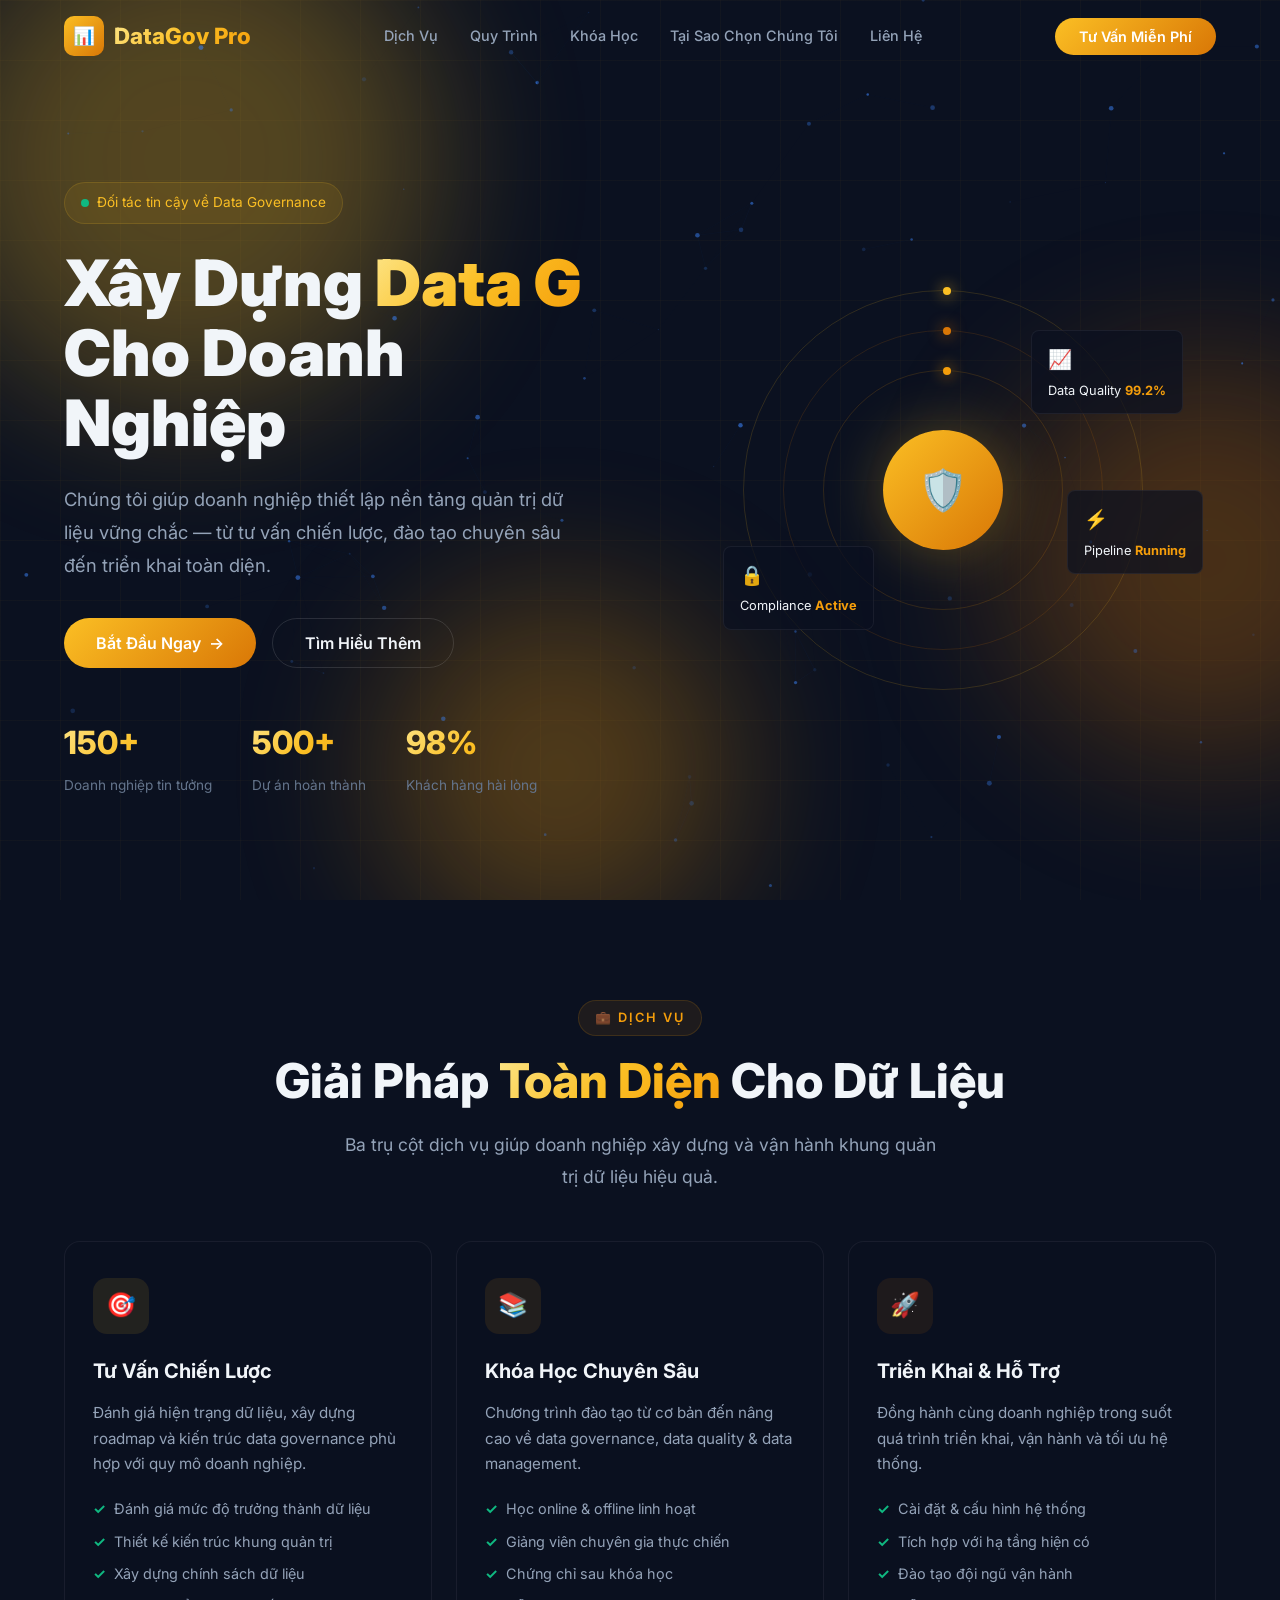
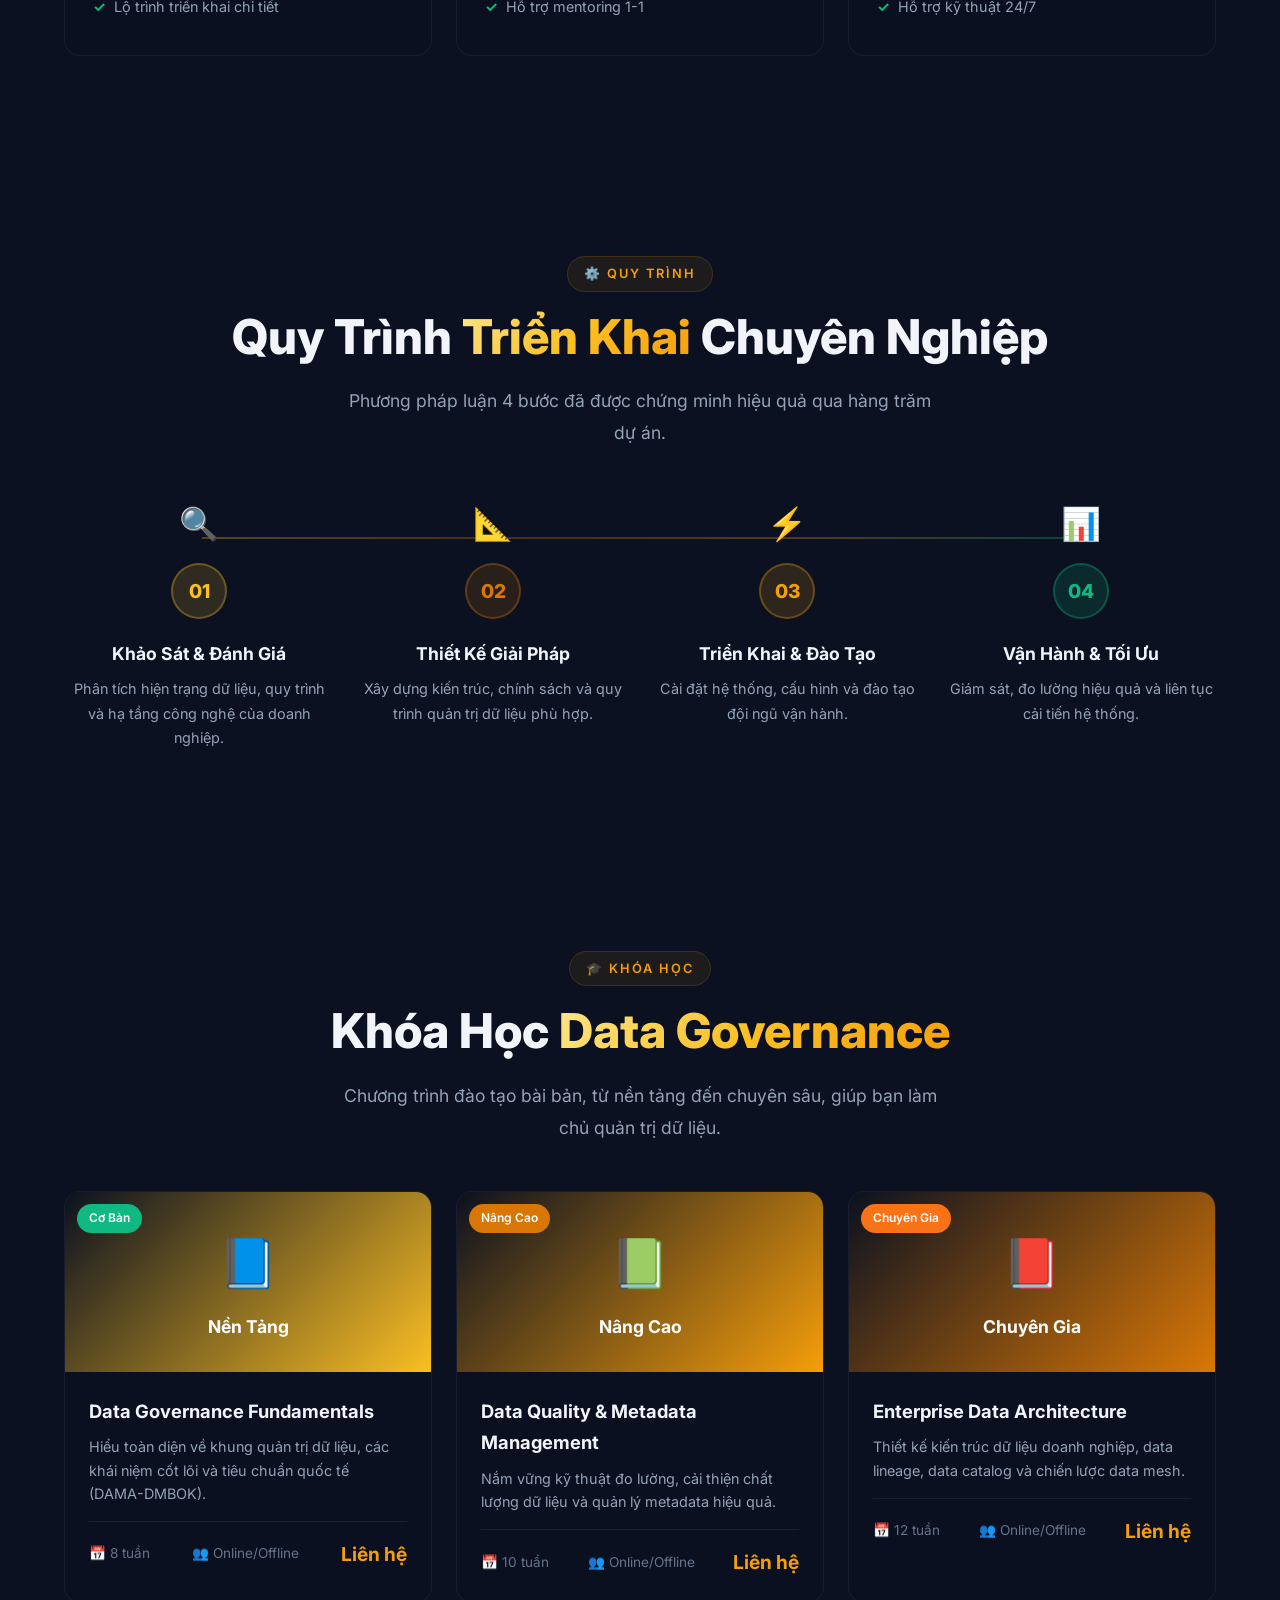
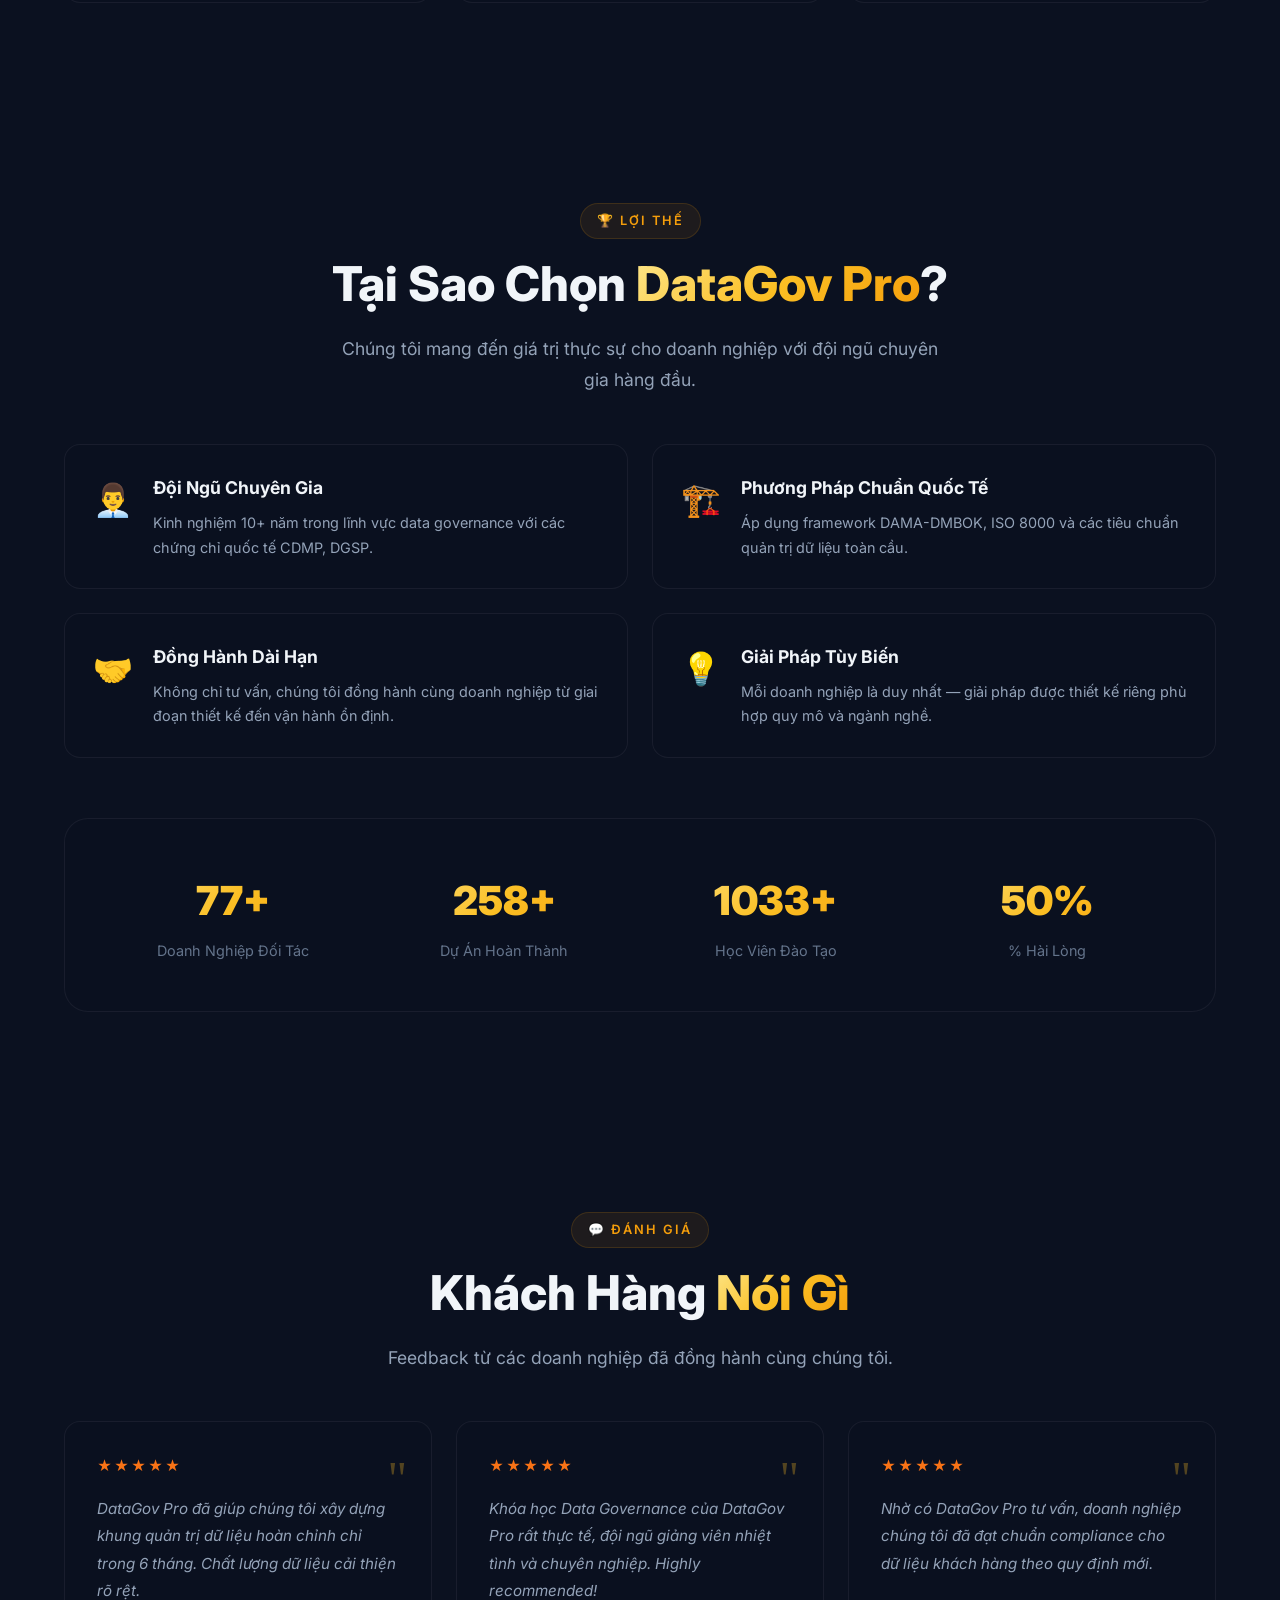
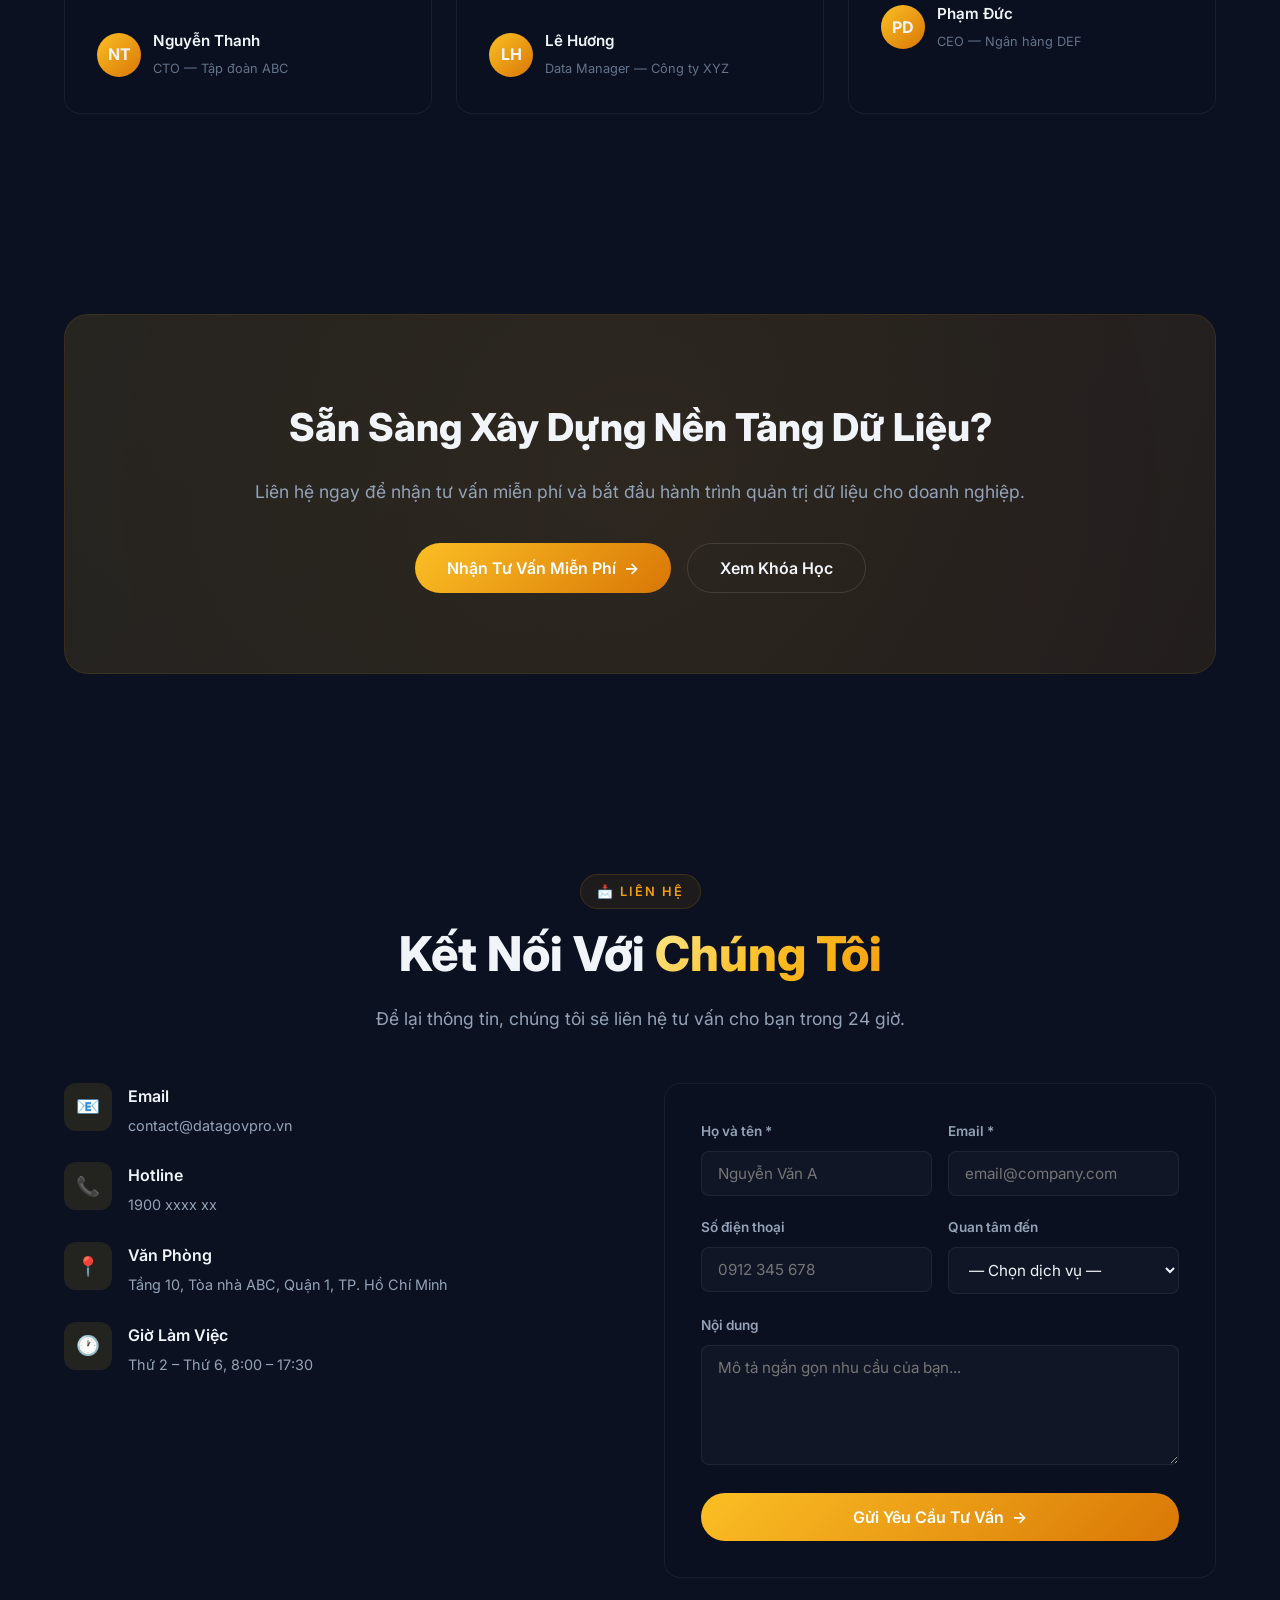
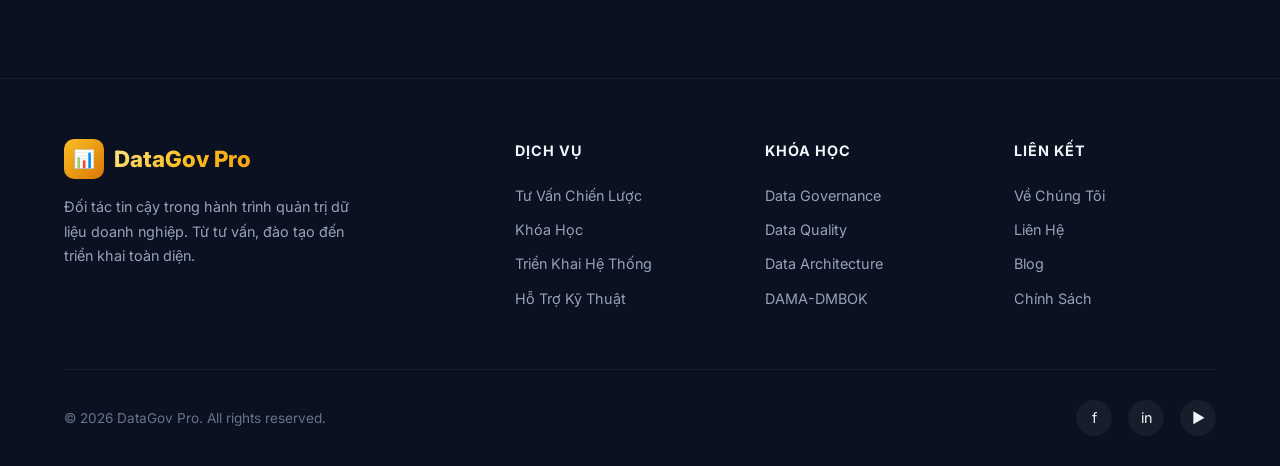
==== commit 445837b1: "change color" ====
--- a/index.html
+++ b/index.html
@@ -165,7 +165,7 @@
     </div>
     <div class="courses-grid">
       <div class="course-card reveal">
-        <div class="course-img" style="background: linear-gradient(135deg, #1e3a5f, #2563eb); display:flex; align-items:center; justify-content:center;">
+        <div class="course-img" style="background: linear-gradient(135deg, #0b1120, #fbbf24); display:flex; align-items:center; justify-content:center;">
           <div style="text-align:center; color:#fff; padding:20px;">
             <div style="font-size:3rem; margin-bottom:8px;">📘</div>
             <div style="font-size:1.1rem; font-weight:700;">Nền Tảng</div>
@@ -183,7 +183,7 @@
         </div>
       </div>
       <div class="course-card reveal">
-        <div class="course-img" style="background: linear-gradient(135deg, #4c1d95, #7c3aed); display:flex; align-items:center; justify-content:center;">
+        <div class="course-img" style="background: linear-gradient(135deg, #0b1120, #f59e0b); display:flex; align-items:center; justify-content:center;">
           <div style="text-align:center; color:#fff; padding:20px;">
             <div style="font-size:3rem; margin-bottom:8px;">📗</div>
             <div style="font-size:1.1rem; font-weight:700;">Nâng Cao</div>
@@ -201,7 +201,7 @@
         </div>
       </div>
       <div class="course-card reveal">
-        <div class="course-img" style="background: linear-gradient(135deg, #92400e, #f59e0b); display:flex; align-items:center; justify-content:center;">
+        <div class="course-img" style="background: linear-gradient(135deg, #0b1120, #d97706); display:flex; align-items:center; justify-content:center;">
           <div style="text-align:center; color:#fff; padding:20px;">
             <div style="font-size:3rem; margin-bottom:8px;">📕</div>
             <div style="font-size:1.1rem; font-weight:700;">Chuyên Gia</div>
--- a/style.css
+++ b/style.css
@@ -3,24 +3,24 @@
 
 /* ===== CSS VARIABLES ===== */
 :root {
-  --bg-primary: #0a0e1a;
-  --bg-secondary: #111827;
-  --bg-card: rgba(17, 24, 39, 0.7);
+  --bg-primary: #0b1120;
+  --bg-secondary: #0a0f1d;
+  --bg-card: rgba(11, 17, 32, 0.7);
   --bg-glass: rgba(255, 255, 255, 0.03);
-  --accent-blue: #3b82f6;
-  --accent-cyan: #06b6d4;
-  --accent-purple: #8b5cf6;
+  --accent-blue: #fbbf24;
+  --accent-cyan: #f59e0b;
+  --accent-purple: #d97706;
   --accent-emerald: #10b981;
-  --accent-orange: #f59e0b;
+  --accent-orange: #f97316;
   --text-primary: #f1f5f9;
   --text-secondary: #94a3b8;
   --text-muted: #64748b;
   --border-color: rgba(255, 255, 255, 0.06);
-  --gradient-1: linear-gradient(135deg, #3b82f6, #8b5cf6);
-  --gradient-2: linear-gradient(135deg, #06b6d4, #3b82f6);
-  --gradient-3: linear-gradient(135deg, #8b5cf6, #ec4899);
-  --gradient-text: linear-gradient(135deg, #60a5fa, #a78bfa, #38bdf8);
-  --shadow-glow: 0 0 40px rgba(59, 130, 246, 0.15);
+  --gradient-1: linear-gradient(135deg, #fbbf24, #d97706);
+  --gradient-2: linear-gradient(135deg, #fde68a, #fbbf24);
+  --gradient-3: linear-gradient(135deg, #f59e0b, #b45309);
+  --gradient-text: linear-gradient(135deg, #fde68a, #fbbf24, #f59e0b);
+  --shadow-glow: 0 0 40px rgba(251, 191, 36, 0.15);
   --shadow-card: 0 4px 30px rgba(0, 0, 0, 0.3);
   --radius: 16px;
   --radius-sm: 8px;
@@ -29,8 +29,19 @@
 }
 
 /* ===== RESET ===== */
-*, *::before, *::after { box-sizing: border-box; margin: 0; padding: 0; }
-html { scroll-behavior: smooth; font-size: 16px; }
+*,
+*::before,
+*::after {
+  box-sizing: border-box;
+  margin: 0;
+  padding: 0;
+}
+
+html {
+  scroll-behavior: smooth;
+  font-size: 16px;
+}
+
 body {
   font-family: 'Inter', -apple-system, sans-serif;
   background: var(--bg-primary);
@@ -39,406 +50,1386 @@
   overflow-x: hidden;
   -webkit-font-smoothing: antialiased;
 }
-a { text-decoration: none; color: inherit; }
-ul { list-style: none; }
-img { max-width: 100%; display: block; }
+
+a {
+  text-decoration: none;
+  color: inherit;
+}
+
+ul {
+  list-style: none;
+}
+
+img {
+  max-width: 100%;
+  display: block;
+}
 
 /* ===== SCROLLBAR ===== */
-::-webkit-scrollbar { width: 6px; }
-::-webkit-scrollbar-track { background: var(--bg-primary); }
-::-webkit-scrollbar-thumb { background: var(--accent-blue); border-radius: 3px; }
+::-webkit-scrollbar {
+  width: 6px;
+}
+
+::-webkit-scrollbar-track {
+  background: var(--bg-primary);
+}
+
+::-webkit-scrollbar-thumb {
+  background: var(--accent-blue);
+  border-radius: 3px;
+}
 
 /* ===== UTILITIES ===== */
-.container { max-width: 1200px; margin: 0 auto; padding: 0 24px; }
-.section { padding: 100px 0; position: relative; }
+.container {
+  max-width: 1200px;
+  margin: 0 auto;
+  padding: 0 24px;
+}
+
+.section {
+  padding: 100px 0;
+  position: relative;
+}
+
 .section-label {
-  display: inline-flex; align-items: center; gap: 8px;
-  font-size: 0.8rem; font-weight: 600; letter-spacing: 2px;
-  text-transform: uppercase; color: var(--accent-cyan);
-  margin-bottom: 16px; padding: 6px 16px;
-  background: rgba(6, 182, 212, 0.08); border: 1px solid rgba(6, 182, 212, 0.15);
+  display: inline-flex;
+  align-items: center;
+  gap: 8px;
+  font-size: 0.8rem;
+  font-weight: 600;
+  letter-spacing: 2px;
+  text-transform: uppercase;
+  color: var(--accent-cyan);
+  margin-bottom: 16px;
+  padding: 6px 16px;
+  background: rgba(245, 158, 11, 0.08);
+  border: 1px solid rgba(245, 158, 11, 0.15);
   border-radius: 999px;
 }
+
 .section-title {
-  font-size: clamp(2rem, 4vw, 3rem); font-weight: 800;
-  line-height: 1.2; margin-bottom: 20px;
-}
+  font-size: clamp(2rem, 4vw, 3rem);
+  font-weight: 800;
+  line-height: 1.2;
+  margin-bottom: 20px;
+}
+
 .section-title .highlight {
-  background: var(--gradient-text); -webkit-background-clip: text;
-  -webkit-text-fill-color: transparent; background-clip: text;
-}
-.section-desc { font-size: 1.1rem; color: var(--text-secondary); max-width: 600px; line-height: 1.8; }
-.text-center { text-align: center; }
-.mx-auto { margin-left: auto; margin-right: auto; }
+  background: var(--gradient-text);
+  -webkit-background-clip: text;
+  -webkit-text-fill-color: transparent;
+  background-clip: text;
+}
+
+.section-desc {
+  font-size: 1.1rem;
+  color: var(--text-secondary);
+  max-width: 600px;
+  line-height: 1.8;
+}
+
+.text-center {
+  text-align: center;
+}
+
+.mx-auto {
+  margin-left: auto;
+  margin-right: auto;
+}
 
 /* ===== ANIMATED BACKGROUND ===== */
 .bg-grid {
-  position: fixed; top: 0; left: 0; width: 100%; height: 100%;
+  position: fixed;
+  top: 0;
+  left: 0;
+  width: 100%;
+  height: 100%;
   background-image:
-    linear-gradient(rgba(59, 130, 246, 0.03) 1px, transparent 1px),
-    linear-gradient(90deg, rgba(59, 130, 246, 0.03) 1px, transparent 1px);
-  background-size: 60px 60px; z-index: 0; pointer-events: none;
-}
-.bg-orbs { position: fixed; top: 0; left: 0; width: 100%; height: 100%; z-index: 0; pointer-events: none; overflow: hidden; }
+    linear-gradient(rgba(251, 191, 36, 0.03) 1px, transparent 1px),
+    linear-gradient(90deg, rgba(251, 191, 36, 0.03) 1px, transparent 1px);
+  background-size: 60px 60px;
+  z-index: 0;
+  pointer-events: none;
+}
+
+.bg-orbs {
+  position: fixed;
+  top: 0;
+  left: 0;
+  width: 100%;
+  height: 100%;
+  z-index: 0;
+  pointer-events: none;
+  overflow: hidden;
+}
+
 .bg-orb {
-  position: absolute; border-radius: 50%; filter: blur(80px); opacity: 0.3;
+  position: absolute;
+  border-radius: 50%;
+  filter: blur(80px);
+  opacity: 0.3;
   animation: floatOrb 20s ease-in-out infinite;
 }
-.bg-orb:nth-child(1) { width: 500px; height: 500px; background: var(--accent-blue); top: -10%; left: -5%; animation-delay: 0s; }
-.bg-orb:nth-child(2) { width: 400px; height: 400px; background: var(--accent-purple); top: 40%; right: -10%; animation-delay: -7s; }
-.bg-orb:nth-child(3) { width: 350px; height: 350px; background: var(--accent-cyan); bottom: -5%; left: 30%; animation-delay: -14s; }
+
+.bg-orb:nth-child(1) {
+  width: 500px;
+  height: 500px;
+  background: var(--accent-blue);
+  top: -10%;
+  left: -5%;
+  animation-delay: 0s;
+}
+
+.bg-orb:nth-child(2) {
+  width: 400px;
+  height: 400px;
+  background: var(--accent-purple);
+  top: 40%;
+  right: -10%;
+  animation-delay: -7s;
+}
+
+.bg-orb:nth-child(3) {
+  width: 350px;
+  height: 350px;
+  background: var(--accent-cyan);
+  bottom: -5%;
+  left: 30%;
+  animation-delay: -14s;
+}
+
 @keyframes floatOrb {
-  0%, 100% { transform: translate(0, 0) scale(1); }
-  33% { transform: translate(30px, -30px) scale(1.05); }
-  66% { transform: translate(-20px, 20px) scale(0.95); }
+
+  0%,
+  100% {
+    transform: translate(0, 0) scale(1);
+  }
+
+  33% {
+    transform: translate(30px, -30px) scale(1.05);
+  }
+
+  66% {
+    transform: translate(-20px, 20px) scale(0.95);
+  }
 }
 
 /* ===== PARTICLES CANVAS ===== */
-#particles-canvas { position: fixed; top: 0; left: 0; width: 100%; height: 100%; z-index: 0; pointer-events: none; }
+#particles-canvas {
+  position: fixed;
+  top: 0;
+  left: 0;
+  width: 100%;
+  height: 100%;
+  z-index: 0;
+  pointer-events: none;
+}
 
 /* ===== NAVBAR ===== */
 .navbar {
-  position: fixed; top: 0; left: 0; width: 100%; z-index: 1000;
-  padding: 16px 0; transition: var(--transition);
-}
+  position: fixed;
+  top: 0;
+  left: 0;
+  width: 100%;
+  z-index: 1000;
+  padding: 16px 0;
+  transition: var(--transition);
+}
+
 .navbar.scrolled {
-  background: rgba(10, 14, 26, 0.85); backdrop-filter: blur(20px);
-  border-bottom: 1px solid var(--border-color); padding: 10px 0;
-}
-.navbar .container { display: flex; align-items: center; justify-content: space-between; }
-.nav-logo { display: flex; align-items: center; gap: 10px; font-size: 1.4rem; font-weight: 800; }
+  background: rgba(10, 14, 26, 0.85);
+  backdrop-filter: blur(20px);
+  border-bottom: 1px solid var(--border-color);
+  padding: 10px 0;
+}
+
+.navbar .container {
+  display: flex;
+  align-items: center;
+  justify-content: space-between;
+}
+
+.nav-logo {
+  display: flex;
+  align-items: center;
+  gap: 10px;
+  font-size: 1.4rem;
+  font-weight: 800;
+}
+
 .nav-logo .logo-icon {
-  width: 40px; height: 40px; background: var(--gradient-1);
-  border-radius: 10px; display: flex; align-items: center; justify-content: center;
-  font-size: 1.1rem; color: #fff;
-}
-.nav-logo span { background: var(--gradient-text); -webkit-background-clip: text; -webkit-text-fill-color: transparent; }
-.nav-links { display: flex; align-items: center; gap: 32px; }
+  width: 40px;
+  height: 40px;
+  background: var(--gradient-1);
+  border-radius: 10px;
+  display: flex;
+  align-items: center;
+  justify-content: center;
+  font-size: 1.1rem;
+  color: #fff;
+}
+
+.nav-logo span {
+  background: var(--gradient-text);
+  -webkit-background-clip: text;
+  -webkit-text-fill-color: transparent;
+}
+
+.nav-links {
+  display: flex;
+  align-items: center;
+  gap: 32px;
+}
+
 .nav-links a {
-  font-size: 0.9rem; font-weight: 500; color: var(--text-secondary);
-  transition: var(--transition); position: relative;
-}
-.nav-links a:hover { color: var(--text-primary); }
+  font-size: 0.9rem;
+  font-weight: 500;
+  color: var(--text-secondary);
+  transition: var(--transition);
+  position: relative;
+}
+
+.nav-links a:hover {
+  color: var(--text-primary);
+}
+
 .nav-links a::after {
-  content: ''; position: absolute; bottom: -4px; left: 0; width: 0; height: 2px;
-  background: var(--gradient-1); transition: var(--transition); border-radius: 1px;
-}
-.nav-links a:hover::after { width: 100%; }
+  content: '';
+  position: absolute;
+  bottom: -4px;
+  left: 0;
+  width: 0;
+  height: 2px;
+  background: var(--gradient-1);
+  transition: var(--transition);
+  border-radius: 1px;
+}
+
+.nav-links a:hover::after {
+  width: 100%;
+}
+
 .nav-cta {
-  padding: 10px 24px; background: var(--gradient-1); border: none;
-  border-radius: 999px; color: #fff; font-weight: 600; font-size: 0.9rem;
-  cursor: pointer; transition: var(--transition); font-family: inherit;
-}
-.nav-cta:hover { transform: translateY(-2px); box-shadow: 0 8px 25px rgba(59, 130, 246, 0.4); }
-.nav-toggle { display: none; flex-direction: column; gap: 5px; cursor: pointer; background: none; border: none; padding: 4px; }
-.nav-toggle span { display: block; width: 24px; height: 2px; background: var(--text-primary); border-radius: 2px; transition: var(--transition); }
+  padding: 10px 24px;
+  background: var(--gradient-1);
+  border: none;
+  border-radius: 999px;
+  color: #fff;
+  font-weight: 600;
+  font-size: 0.9rem;
+  cursor: pointer;
+  transition: var(--transition);
+  font-family: inherit;
+}
+
+.nav-cta:hover {
+  transform: translateY(-2px);
+  box-shadow: 0 8px 25px rgba(251, 191, 36, 0.4);
+}
+
+.nav-toggle {
+  display: none;
+  flex-direction: column;
+  gap: 5px;
+  cursor: pointer;
+  background: none;
+  border: none;
+  padding: 4px;
+}
+
+.nav-toggle span {
+  display: block;
+  width: 24px;
+  height: 2px;
+  background: var(--text-primary);
+  border-radius: 2px;
+  transition: var(--transition);
+}
 
 /* ===== HERO ===== */
 .hero {
-  min-height: 100vh; display: flex; align-items: center;
-  position: relative; z-index: 1; padding-top: 80px;
-}
-.hero .container { display: grid; grid-template-columns: 1fr 1fr; gap: 60px; align-items: center; }
+  min-height: 100vh;
+  display: flex;
+  align-items: center;
+  position: relative;
+  z-index: 1;
+  padding-top: 80px;
+}
+
+.hero .container {
+  display: grid;
+  grid-template-columns: 1fr 1fr;
+  gap: 60px;
+  align-items: center;
+}
+
 .hero-badge {
-  display: inline-flex; align-items: center; gap: 8px;
-  padding: 8px 16px; background: rgba(59, 130, 246, 0.08);
-  border: 1px solid rgba(59, 130, 246, 0.15); border-radius: 999px;
-  font-size: 0.85rem; color: var(--accent-blue); margin-bottom: 24px;
+  display: inline-flex;
+  align-items: center;
+  gap: 8px;
+  padding: 8px 16px;
+  background: rgba(251, 191, 36, 0.08);
+  border: 1px solid rgba(251, 191, 36, 0.15);
+  border-radius: 999px;
+  font-size: 0.85rem;
+  color: var(--accent-blue);
+  margin-bottom: 24px;
   animation: fadeInUp 0.8s ease forwards;
 }
-.hero-badge .dot { width: 8px; height: 8px; background: var(--accent-emerald); border-radius: 50%; animation: pulse 2s infinite; }
-@keyframes pulse { 0%, 100% { opacity: 1; } 50% { opacity: 0.4; } }
+
+.hero-badge .dot {
+  width: 8px;
+  height: 8px;
+  background: var(--accent-emerald);
+  border-radius: 50%;
+  animation: pulse 2s infinite;
+}
+
+@keyframes pulse {
+
+  0%,
+  100% {
+    opacity: 1;
+  }
+
+  50% {
+    opacity: 0.4;
+  }
+}
+
 .hero h1 {
-  font-size: clamp(2.5rem, 5vw, 4rem); font-weight: 900;
-  line-height: 1.1; margin-bottom: 24px;
-  animation: fadeInUp 0.8s ease 0.1s forwards; opacity: 0;
-}
+  font-size: clamp(2.5rem, 5vw, 4rem);
+  font-weight: 900;
+  line-height: 1.1;
+  margin-bottom: 24px;
+  animation: fadeInUp 0.8s ease 0.1s forwards;
+  opacity: 0;
+}
+
 .hero h1 .gradient-text {
-  background: var(--gradient-text); -webkit-background-clip: text;
-  -webkit-text-fill-color: transparent; background-clip: text;
-}
+  background: var(--gradient-text);
+  -webkit-background-clip: text;
+  -webkit-text-fill-color: transparent;
+  background-clip: text;
+}
+
 .hero-desc {
-  font-size: 1.15rem; color: var(--text-secondary); line-height: 1.8;
-  margin-bottom: 36px; max-width: 520px;
-  animation: fadeInUp 0.8s ease 0.2s forwards; opacity: 0;
-}
+  font-size: 1.15rem;
+  color: var(--text-secondary);
+  line-height: 1.8;
+  margin-bottom: 36px;
+  max-width: 520px;
+  animation: fadeInUp 0.8s ease 0.2s forwards;
+  opacity: 0;
+}
+
 .hero-actions {
-  display: flex; gap: 16px; flex-wrap: wrap;
-  animation: fadeInUp 0.8s ease 0.3s forwards; opacity: 0;
-}
+  display: flex;
+  gap: 16px;
+  flex-wrap: wrap;
+  animation: fadeInUp 0.8s ease 0.3s forwards;
+  opacity: 0;
+}
+
 .btn-primary {
-  padding: 14px 32px; background: var(--gradient-1); border: none;
-  border-radius: 999px; color: #fff; font-weight: 600; font-size: 1rem;
-  cursor: pointer; transition: var(--transition); font-family: inherit;
-  display: inline-flex; align-items: center; gap: 8px;
-}
-.btn-primary:hover { transform: translateY(-2px); box-shadow: 0 12px 35px rgba(59, 130, 246, 0.4); }
+  padding: 14px 32px;
+  background: var(--gradient-1);
+  border: none;
+  border-radius: 999px;
+  color: #fff;
+  font-weight: 600;
+  font-size: 1rem;
+  cursor: pointer;
+  transition: var(--transition);
+  font-family: inherit;
+  display: inline-flex;
+  align-items: center;
+  gap: 8px;
+}
+
+.btn-primary:hover {
+  transform: translateY(-2px);
+  box-shadow: 0 12px 35px rgba(251, 191, 36, 0.4);
+}
+
 .btn-secondary {
-  padding: 14px 32px; background: transparent;
-  border: 1px solid rgba(255, 255, 255, 0.12); border-radius: 999px;
-  color: var(--text-primary); font-weight: 600; font-size: 1rem;
-  cursor: pointer; transition: var(--transition); font-family: inherit;
-  display: inline-flex; align-items: center; gap: 8px;
-}
-.btn-secondary:hover { border-color: var(--accent-blue); background: rgba(59, 130, 246, 0.05); }
+  padding: 14px 32px;
+  background: transparent;
+  border: 1px solid rgba(255, 255, 255, 0.12);
+  border-radius: 999px;
+  color: var(--text-primary);
+  font-weight: 600;
+  font-size: 1rem;
+  cursor: pointer;
+  transition: var(--transition);
+  font-family: inherit;
+  display: inline-flex;
+  align-items: center;
+  gap: 8px;
+}
+
+.btn-secondary:hover {
+  border-color: var(--accent-blue);
+  background: rgba(251, 191, 36, 0.05);
+}
+
 .hero-stats {
-  display: flex; gap: 40px; margin-top: 48px;
-  animation: fadeInUp 0.8s ease 0.4s forwards; opacity: 0;
-}
-.stat-item h3 { font-size: 2rem; font-weight: 800; background: var(--gradient-text); -webkit-background-clip: text; -webkit-text-fill-color: transparent; }
-.stat-item p { font-size: 0.85rem; color: var(--text-muted); margin-top: 4px; }
+  display: flex;
+  gap: 40px;
+  margin-top: 48px;
+  animation: fadeInUp 0.8s ease 0.4s forwards;
+  opacity: 0;
+}
+
+.stat-item h3 {
+  font-size: 2rem;
+  font-weight: 800;
+  background: var(--gradient-text);
+  -webkit-background-clip: text;
+  -webkit-text-fill-color: transparent;
+}
+
+.stat-item p {
+  font-size: 0.85rem;
+  color: var(--text-muted);
+  margin-top: 4px;
+}
 
 /* Hero Visual */
 .hero-visual {
-  position: relative; display: flex; justify-content: center; align-items: center;
-  animation: fadeIn 1s ease 0.5s forwards; opacity: 0;
-}
+  position: relative;
+  display: flex;
+  justify-content: center;
+  align-items: center;
+  animation: fadeIn 1s ease 0.5s forwards;
+  opacity: 0;
+}
+
 .data-sphere {
-  width: 400px; height: 400px; position: relative;
-  display: flex; justify-content: center; align-items: center;
-}
+  width: 400px;
+  height: 400px;
+  position: relative;
+  display: flex;
+  justify-content: center;
+  align-items: center;
+}
+
 .sphere-ring {
-  position: absolute; border: 1px solid rgba(59, 130, 246, 0.15);
-  border-radius: 50%; animation: rotateSphere 20s linear infinite;
-}
-.sphere-ring:nth-child(1) { width: 100%; height: 100%; }
-.sphere-ring:nth-child(2) { width: 80%; height: 80%; animation-duration: 15s; animation-direction: reverse; border-color: rgba(139, 92, 246, 0.15); }
-.sphere-ring:nth-child(3) { width: 60%; height: 60%; animation-duration: 10s; border-color: rgba(6, 182, 212, 0.15); }
+  position: absolute;
+  border: 1px solid rgba(251, 191, 36, 0.15);
+  border-radius: 50%;
+  animation: rotateSphere 20s linear infinite;
+}
+
+.sphere-ring:nth-child(1) {
+  width: 100%;
+  height: 100%;
+}
+
+.sphere-ring:nth-child(2) {
+  width: 80%;
+  height: 80%;
+  animation-duration: 15s;
+  animation-direction: reverse;
+  border-color: rgba(217, 119, 6, 0.15);
+}
+
+.sphere-ring:nth-child(3) {
+  width: 60%;
+  height: 60%;
+  animation-duration: 10s;
+  border-color: rgba(245, 158, 11, 0.15);
+}
+
 .sphere-ring::before {
-  content: ''; position: absolute; width: 8px; height: 8px;
-  background: var(--accent-blue); border-radius: 50%; top: -4px; left: 50%;
+  content: '';
+  position: absolute;
+  width: 8px;
+  height: 8px;
+  background: var(--accent-blue);
+  border-radius: 50%;
+  top: -4px;
+  left: 50%;
   box-shadow: 0 0 15px var(--accent-blue);
 }
-.sphere-ring:nth-child(2)::before { background: var(--accent-purple); box-shadow: 0 0 15px var(--accent-purple); }
-.sphere-ring:nth-child(3)::before { background: var(--accent-cyan); box-shadow: 0 0 15px var(--accent-cyan); }
+
+.sphere-ring:nth-child(2)::before {
+  background: var(--accent-purple);
+  box-shadow: 0 0 15px var(--accent-purple);
+}
+
+.sphere-ring:nth-child(3)::before {
+  background: var(--accent-cyan);
+  box-shadow: 0 0 15px var(--accent-cyan);
+}
+
 .sphere-core {
-  width: 120px; height: 120px; background: var(--gradient-1);
-  border-radius: 50%; display: flex; align-items: center; justify-content: center;
-  font-size: 2.5rem; box-shadow: 0 0 60px rgba(59, 130, 246, 0.3);
+  width: 120px;
+  height: 120px;
+  background: var(--gradient-1);
+  border-radius: 50%;
+  display: flex;
+  align-items: center;
+  justify-content: center;
+  font-size: 2.5rem;
+  box-shadow: 0 0 60px rgba(251, 191, 36, 0.3);
   animation: pulseCore 3s ease-in-out infinite;
 }
-@keyframes rotateSphere { from { transform: rotate(0deg); } to { transform: rotate(360deg); } }
-@keyframes pulseCore { 0%, 100% { transform: scale(1); } 50% { transform: scale(1.05); } }
+
+@keyframes rotateSphere {
+  from {
+    transform: rotate(0deg);
+  }
+
+  to {
+    transform: rotate(360deg);
+  }
+}
+
+@keyframes pulseCore {
+
+  0%,
+  100% {
+    transform: scale(1);
+  }
+
+  50% {
+    transform: scale(1.05);
+  }
+}
+
 .floating-card {
-  position: absolute; padding: 12px 16px; background: var(--bg-card);
-  backdrop-filter: blur(10px); border: 1px solid var(--border-color);
-  border-radius: var(--radius-sm); font-size: 0.8rem; white-space: nowrap;
+  position: absolute;
+  padding: 12px 16px;
+  background: var(--bg-card);
+  backdrop-filter: blur(10px);
+  border: 1px solid var(--border-color);
+  border-radius: var(--radius-sm);
+  font-size: 0.8rem;
+  white-space: nowrap;
   animation: floatCard 6s ease-in-out infinite;
 }
-.floating-card:nth-child(5) { top: 10%; right: -10%; animation-delay: 0s; }
-.floating-card:nth-child(6) { bottom: 15%; left: -5%; animation-delay: -2s; }
-.floating-card:nth-child(7) { top: 50%; right: -15%; animation-delay: -4s; }
-.floating-card .fc-icon { font-size: 1.2rem; margin-bottom: 4px; }
-.floating-card .fc-value { font-weight: 700; color: var(--accent-cyan); }
+
+.floating-card:nth-child(5) {
+  top: 10%;
+  right: -10%;
+  animation-delay: 0s;
+}
+
+.floating-card:nth-child(6) {
+  bottom: 15%;
+  left: -5%;
+  animation-delay: -2s;
+}
+
+.floating-card:nth-child(7) {
+  top: 50%;
+  right: -15%;
+  animation-delay: -4s;
+}
+
+.floating-card .fc-icon {
+  font-size: 1.2rem;
+  margin-bottom: 4px;
+}
+
+.floating-card .fc-value {
+  font-weight: 700;
+  color: var(--accent-cyan);
+}
+
 @keyframes floatCard {
-  0%, 100% { transform: translateY(0); }
-  50% { transform: translateY(-10px); }
+
+  0%,
+  100% {
+    transform: translateY(0);
+  }
+
+  50% {
+    transform: translateY(-10px);
+  }
 }
 
 /* ===== SERVICES ===== */
-.services-grid { display: grid; grid-template-columns: repeat(3, 1fr); gap: 24px; margin-top: 48px; }
+.services-grid {
+  display: grid;
+  grid-template-columns: repeat(3, 1fr);
+  gap: 24px;
+  margin-top: 48px;
+}
+
 .service-card {
-  background: var(--bg-card); border: 1px solid var(--border-color);
-  border-radius: var(--radius); padding: 36px 28px;
-  transition: var(--transition); position: relative; overflow: hidden;
-}
+  background: var(--bg-card);
+  border: 1px solid var(--border-color);
+  border-radius: var(--radius);
+  padding: 36px 28px;
+  transition: var(--transition);
+  position: relative;
+  overflow: hidden;
+}
+
 .service-card::before {
-  content: ''; position: absolute; top: 0; left: 0; right: 0; height: 3px;
-  background: var(--gradient-1); opacity: 0; transition: var(--transition);
-}
-.service-card:hover { transform: translateY(-8px); border-color: rgba(59, 130, 246, 0.2); box-shadow: var(--shadow-glow); }
-.service-card:hover::before { opacity: 1; }
-.service-card:nth-child(2)::before { background: var(--gradient-2); }
-.service-card:nth-child(3)::before { background: var(--gradient-3); }
+  content: '';
+  position: absolute;
+  top: 0;
+  left: 0;
+  right: 0;
+  height: 3px;
+  background: var(--gradient-1);
+  opacity: 0;
+  transition: var(--transition);
+}
+
+.service-card:hover {
+  transform: translateY(-8px);
+  border-color: rgba(251, 191, 36, 0.2);
+  box-shadow: var(--shadow-glow);
+}
+
+.service-card:hover::before {
+  opacity: 1;
+}
+
+.service-card:nth-child(2)::before {
+  background: var(--gradient-2);
+}
+
+.service-card:nth-child(3)::before {
+  background: var(--gradient-3);
+}
+
 .service-icon {
-  width: 56px; height: 56px; border-radius: 14px;
-  display: flex; align-items: center; justify-content: center;
-  font-size: 1.5rem; margin-bottom: 20px;
-}
-.service-card:nth-child(1) .service-icon { background: rgba(59, 130, 246, 0.1); }
-.service-card:nth-child(2) .service-icon { background: rgba(6, 182, 212, 0.1); }
-.service-card:nth-child(3) .service-icon { background: rgba(139, 92, 246, 0.1); }
-.service-card h3 { font-size: 1.25rem; font-weight: 700; margin-bottom: 12px; }
-.service-card p { color: var(--text-secondary); font-size: 0.95rem; line-height: 1.7; }
-.service-features { margin-top: 20px; display: flex; flex-direction: column; gap: 8px; }
-.service-features li { display: flex; align-items: center; gap: 8px; font-size: 0.9rem; color: var(--text-secondary); }
-.service-features li .check { color: var(--accent-emerald); font-weight: 700; }
+  width: 56px;
+  height: 56px;
+  border-radius: 14px;
+  display: flex;
+  align-items: center;
+  justify-content: center;
+  font-size: 1.5rem;
+  margin-bottom: 20px;
+}
+
+.service-card:nth-child(1) .service-icon {
+  background: rgba(251, 191, 36, 0.1);
+}
+
+.service-card:nth-child(2) .service-icon {
+  background: rgba(245, 158, 11, 0.1);
+}
+
+.service-card:nth-child(3) .service-icon {
+  background: rgba(217, 119, 6, 0.1);
+}
+
+.service-card h3 {
+  font-size: 1.25rem;
+  font-weight: 700;
+  margin-bottom: 12px;
+}
+
+.service-card p {
+  color: var(--text-secondary);
+  font-size: 0.95rem;
+  line-height: 1.7;
+}
+
+.service-features {
+  margin-top: 20px;
+  display: flex;
+  flex-direction: column;
+  gap: 8px;
+}
+
+.service-features li {
+  display: flex;
+  align-items: center;
+  gap: 8px;
+  font-size: 0.9rem;
+  color: var(--text-secondary);
+}
+
+.service-features li .check {
+  color: var(--accent-emerald);
+  font-weight: 700;
+}
 
 /* ===== PROCESS ===== */
-.process-timeline { display: grid; grid-template-columns: repeat(4, 1fr); gap: 24px; margin-top: 48px; position: relative; }
+.process-timeline {
+  display: grid;
+  grid-template-columns: repeat(4, 1fr);
+  gap: 24px;
+  margin-top: 48px;
+  position: relative;
+}
+
 .process-timeline::before {
-  content: ''; position: absolute; top: 40px; left: 12%; right: 12%;
-  height: 2px; background: linear-gradient(90deg, var(--accent-blue), var(--accent-purple), var(--accent-cyan), var(--accent-emerald));
+  content: '';
+  position: absolute;
+  top: 40px;
+  left: 12%;
+  right: 12%;
+  height: 2px;
+  background: linear-gradient(90deg, var(--accent-blue), var(--accent-purple), var(--accent-cyan), var(--accent-emerald));
   opacity: 0.3;
 }
-.process-step { text-align: center; position: relative; }
+
+.process-step {
+  text-align: center;
+  position: relative;
+}
+
 .step-number {
-  width: 56px; height: 56px; border-radius: 50%; display: flex;
-  align-items: center; justify-content: center; font-size: 1.2rem;
-  font-weight: 800; margin: 0 auto 20px; position: relative; z-index: 1;
-}
-.process-step:nth-child(1) .step-number { background: rgba(59, 130, 246, 0.15); color: var(--accent-blue); border: 2px solid rgba(59, 130, 246, 0.3); }
-.process-step:nth-child(2) .step-number { background: rgba(139, 92, 246, 0.15); color: var(--accent-purple); border: 2px solid rgba(139, 92, 246, 0.3); }
-.process-step:nth-child(3) .step-number { background: rgba(6, 182, 212, 0.15); color: var(--accent-cyan); border: 2px solid rgba(6, 182, 212, 0.3); }
-.process-step:nth-child(4) .step-number { background: rgba(16, 185, 129, 0.15); color: var(--accent-emerald); border: 2px solid rgba(16, 185, 129, 0.3); }
-.process-step h3 { font-size: 1.1rem; font-weight: 700; margin-bottom: 8px; }
-.process-step p { font-size: 0.9rem; color: var(--text-secondary); }
-.step-icon { font-size: 2rem; margin-bottom: 12px; }
+  width: 56px;
+  height: 56px;
+  border-radius: 50%;
+  display: flex;
+  align-items: center;
+  justify-content: center;
+  font-size: 1.2rem;
+  font-weight: 800;
+  margin: 0 auto 20px;
+  position: relative;
+  z-index: 1;
+}
+
+.process-step:nth-child(1) .step-number {
+  background: rgba(251, 191, 36, 0.15);
+  color: var(--accent-blue);
+  border: 2px solid rgba(251, 191, 36, 0.3);
+}
+
+.process-step:nth-child(2) .step-number {
+  background: rgba(217, 119, 6, 0.15);
+  color: var(--accent-purple);
+  border: 2px solid rgba(217, 119, 6, 0.3);
+}
+
+.process-step:nth-child(3) .step-number {
+  background: rgba(245, 158, 11, 0.15);
+  color: var(--accent-cyan);
+  border: 2px solid rgba(245, 158, 11, 0.3);
+}
+
+.process-step:nth-child(4) .step-number {
+  background: rgba(16, 185, 129, 0.15);
+  color: var(--accent-emerald);
+  border: 2px solid rgba(16, 185, 129, 0.3);
+}
+
+.process-step h3 {
+  font-size: 1.1rem;
+  font-weight: 700;
+  margin-bottom: 8px;
+}
+
+.process-step p {
+  font-size: 0.9rem;
+  color: var(--text-secondary);
+}
+
+.step-icon {
+  font-size: 2rem;
+  margin-bottom: 12px;
+}
 
 /* ===== COURSES ===== */
-.courses-grid { display: grid; grid-template-columns: repeat(3, 1fr); gap: 24px; margin-top: 48px; }
+.courses-grid {
+  display: grid;
+  grid-template-columns: repeat(3, 1fr);
+  gap: 24px;
+  margin-top: 48px;
+}
+
 .course-card {
-  background: var(--bg-card); border: 1px solid var(--border-color);
-  border-radius: var(--radius); overflow: hidden; transition: var(--transition);
-}
-.course-card:hover { transform: translateY(-8px); box-shadow: var(--shadow-glow); }
-.course-img { height: 180px; position: relative; overflow: hidden; }
-.course-img img { width: 100%; height: 100%; object-fit: cover; }
+  background: var(--bg-card);
+  border: 1px solid var(--border-color);
+  border-radius: var(--radius);
+  overflow: hidden;
+  transition: var(--transition);
+}
+
+.course-card:hover {
+  transform: translateY(-8px);
+  box-shadow: var(--shadow-glow);
+}
+
+.course-img {
+  height: 180px;
+  position: relative;
+  overflow: hidden;
+}
+
+.course-img img {
+  width: 100%;
+  height: 100%;
+  object-fit: cover;
+}
+
 .course-badge {
-  position: absolute; top: 12px; left: 12px; padding: 4px 12px;
-  border-radius: 999px; font-size: 0.75rem; font-weight: 600; color: #fff;
-}
-.course-badge.beginner { background: var(--accent-emerald); }
-.course-badge.advanced { background: var(--accent-purple); }
-.course-badge.expert { background: var(--accent-orange); }
-.course-body { padding: 24px; }
-.course-body h3 { font-size: 1.15rem; font-weight: 700; margin-bottom: 8px; }
-.course-body p { font-size: 0.9rem; color: var(--text-secondary); margin-bottom: 16px; line-height: 1.6; }
-.course-meta { display: flex; justify-content: space-between; align-items: center; padding-top: 16px; border-top: 1px solid var(--border-color); }
-.course-meta span { font-size: 0.85rem; color: var(--text-muted); display: flex; align-items: center; gap: 4px; }
-.course-price { font-size: 1.2rem !important; font-weight: 700; color: var(--accent-cyan) !important; }
+  position: absolute;
+  top: 12px;
+  left: 12px;
+  padding: 4px 12px;
+  border-radius: 999px;
+  font-size: 0.75rem;
+  font-weight: 600;
+  color: #fff;
+}
+
+.course-badge.beginner {
+  background: var(--accent-emerald);
+}
+
+.course-badge.advanced {
+  background: var(--accent-purple);
+}
+
+.course-badge.expert {
+  background: var(--accent-orange);
+}
+
+.course-body {
+  padding: 24px;
+}
+
+.course-body h3 {
+  font-size: 1.15rem;
+  font-weight: 700;
+  margin-bottom: 8px;
+}
+
+.course-body p {
+  font-size: 0.9rem;
+  color: var(--text-secondary);
+  margin-bottom: 16px;
+  line-height: 1.6;
+}
+
+.course-meta {
+  display: flex;
+  justify-content: space-between;
+  align-items: center;
+  padding-top: 16px;
+  border-top: 1px solid var(--border-color);
+}
+
+.course-meta span {
+  font-size: 0.85rem;
+  color: var(--text-muted);
+  display: flex;
+  align-items: center;
+  gap: 4px;
+}
+
+.course-price {
+  font-size: 1.2rem !important;
+  font-weight: 700;
+  color: var(--accent-cyan) !important;
+}
 
 /* ===== WHY US ===== */
-.why-grid { display: grid; grid-template-columns: repeat(2, 1fr); gap: 24px; margin-top: 48px; }
+.why-grid {
+  display: grid;
+  grid-template-columns: repeat(2, 1fr);
+  gap: 24px;
+  margin-top: 48px;
+}
+
 .why-card {
-  display: flex; gap: 20px; padding: 28px;
-  background: var(--bg-card); border: 1px solid var(--border-color);
-  border-radius: var(--radius); transition: var(--transition);
-}
-.why-card:hover { border-color: rgba(59, 130, 246, 0.2); transform: translateX(4px); }
-.why-icon { flex-shrink: 0; font-size: 2rem; }
-.why-card h3 { font-size: 1.1rem; font-weight: 700; margin-bottom: 8px; }
-.why-card p { font-size: 0.9rem; color: var(--text-secondary); line-height: 1.7; }
+  display: flex;
+  gap: 20px;
+  padding: 28px;
+  background: var(--bg-card);
+  border: 1px solid var(--border-color);
+  border-radius: var(--radius);
+  transition: var(--transition);
+}
+
+.why-card:hover {
+  border-color: rgba(251, 191, 36, 0.2);
+  transform: translateX(4px);
+}
+
+.why-icon {
+  flex-shrink: 0;
+  font-size: 2rem;
+}
+
+.why-card h3 {
+  font-size: 1.1rem;
+  font-weight: 700;
+  margin-bottom: 8px;
+}
+
+.why-card p {
+  font-size: 0.9rem;
+  color: var(--text-secondary);
+  line-height: 1.7;
+}
 
 /* ===== STATS BAR ===== */
 .stats-bar {
-  background: var(--bg-card); border: 1px solid var(--border-color);
-  border-radius: var(--radius-lg); padding: 48px; margin-top: 60px;
-  display: grid; grid-template-columns: repeat(4, 1fr); gap: 32px;
-}
-.stat-block { text-align: center; }
-.stat-block h3 { font-size: 2.5rem; font-weight: 900; background: var(--gradient-text); -webkit-background-clip: text; -webkit-text-fill-color: transparent; }
-.stat-block p { font-size: 0.9rem; color: var(--text-muted); margin-top: 4px; }
+  background: var(--bg-card);
+  border: 1px solid var(--border-color);
+  border-radius: var(--radius-lg);
+  padding: 48px;
+  margin-top: 60px;
+  display: grid;
+  grid-template-columns: repeat(4, 1fr);
+  gap: 32px;
+}
+
+.stat-block {
+  text-align: center;
+}
+
+.stat-block h3 {
+  font-size: 2.5rem;
+  font-weight: 900;
+  background: var(--gradient-text);
+  -webkit-background-clip: text;
+  -webkit-text-fill-color: transparent;
+}
+
+.stat-block p {
+  font-size: 0.9rem;
+  color: var(--text-muted);
+  margin-top: 4px;
+}
 
 /* ===== TESTIMONIALS ===== */
-.testimonials-slider { display: grid; grid-template-columns: repeat(3, 1fr); gap: 24px; margin-top: 48px; }
+.testimonials-slider {
+  display: grid;
+  grid-template-columns: repeat(3, 1fr);
+  gap: 24px;
+  margin-top: 48px;
+}
+
 .testimonial-card {
-  padding: 32px; background: var(--bg-card); border: 1px solid var(--border-color);
-  border-radius: var(--radius); position: relative;
-}
-.testimonial-card .quote { font-size: 3rem; color: var(--accent-blue); opacity: 0.3; position: absolute; top: 16px; right: 24px; font-family: serif; }
-.testimonial-card p { font-size: 0.95rem; color: var(--text-secondary); line-height: 1.8; margin-bottom: 24px; font-style: italic; }
-.testimonial-author { display: flex; align-items: center; gap: 12px; }
+  padding: 32px;
+  background: var(--bg-card);
+  border: 1px solid var(--border-color);
+  border-radius: var(--radius);
+  position: relative;
+}
+
+.testimonial-card .quote {
+  font-size: 3rem;
+  color: var(--accent-blue);
+  opacity: 0.3;
+  position: absolute;
+  top: 16px;
+  right: 24px;
+  font-family: serif;
+}
+
+.testimonial-card p {
+  font-size: 0.95rem;
+  color: var(--text-secondary);
+  line-height: 1.8;
+  margin-bottom: 24px;
+  font-style: italic;
+}
+
+.testimonial-author {
+  display: flex;
+  align-items: center;
+  gap: 12px;
+}
+
 .testimonial-avatar {
-  width: 44px; height: 44px; border-radius: 50%; background: var(--gradient-1);
-  display: flex; align-items: center; justify-content: center; font-weight: 700;
-}
-.testimonial-info h4 { font-size: 0.95rem; font-weight: 600; }
-.testimonial-info span { font-size: 0.8rem; color: var(--text-muted); }
-.stars { color: var(--accent-orange); margin-bottom: 16px; font-size: 0.9rem; letter-spacing: 2px; }
+  width: 44px;
+  height: 44px;
+  border-radius: 50%;
+  background: var(--gradient-1);
+  display: flex;
+  align-items: center;
+  justify-content: center;
+  font-weight: 700;
+}
+
+.testimonial-info h4 {
+  font-size: 0.95rem;
+  font-weight: 600;
+}
+
+.testimonial-info span {
+  font-size: 0.8rem;
+  color: var(--text-muted);
+}
+
+.stars {
+  color: var(--accent-orange);
+  margin-bottom: 16px;
+  font-size: 0.9rem;
+  letter-spacing: 2px;
+}
 
 /* ===== CTA ===== */
 .cta-section {
-  background: linear-gradient(135deg, rgba(59, 130, 246, 0.1), rgba(139, 92, 246, 0.1));
-  border: 1px solid rgba(59, 130, 246, 0.1); border-radius: var(--radius-lg);
-  padding: 80px 48px; text-align: center; position: relative; overflow: hidden;
-}
+  background: linear-gradient(135deg, rgba(251, 191, 36, 0.1), rgba(217, 119, 6, 0.1));
+  border: 1px solid rgba(251, 191, 36, 0.1);
+  border-radius: var(--radius-lg);
+  padding: 80px 48px;
+  text-align: center;
+  position: relative;
+  overflow: hidden;
+}
+
 .cta-section::before {
-  content: ''; position: absolute; top: -50%; left: -50%;
-  width: 200%; height: 200%; background: radial-gradient(circle, rgba(59, 130, 246, 0.05) 0%, transparent 70%);
+  content: '';
+  position: absolute;
+  top: -50%;
+  left: -50%;
+  width: 200%;
+  height: 200%;
+  background: radial-gradient(circle, rgba(251, 191, 36, 0.05) 0%, transparent 70%);
   animation: rotateSphere 30s linear infinite;
 }
-.cta-section h2 { font-size: clamp(1.8rem, 3vw, 2.5rem); font-weight: 800; margin-bottom: 16px; position: relative; }
-.cta-section p { color: var(--text-secondary); font-size: 1.1rem; margin-bottom: 36px; position: relative; }
-.cta-actions { display: flex; gap: 16px; justify-content: center; position: relative; }
+
+.cta-section h2 {
+  font-size: clamp(1.8rem, 3vw, 2.5rem);
+  font-weight: 800;
+  margin-bottom: 16px;
+  position: relative;
+}
+
+.cta-section p {
+  color: var(--text-secondary);
+  font-size: 1.1rem;
+  margin-bottom: 36px;
+  position: relative;
+}
+
+.cta-actions {
+  display: flex;
+  gap: 16px;
+  justify-content: center;
+  position: relative;
+}
 
 /* ===== FOOTER ===== */
-.footer { padding: 60px 0 30px; border-top: 1px solid var(--border-color); position: relative; z-index: 1; }
-.footer-grid { display: grid; grid-template-columns: 2fr 1fr 1fr 1fr; gap: 48px; margin-bottom: 48px; }
-.footer-brand p { color: var(--text-secondary); font-size: 0.9rem; margin-top: 16px; line-height: 1.7; max-width: 300px; }
-.footer-col h4 { font-size: 0.9rem; font-weight: 700; text-transform: uppercase; letter-spacing: 1px; margin-bottom: 20px; color: var(--text-primary); }
-.footer-col a { display: block; color: var(--text-secondary); font-size: 0.9rem; margin-bottom: 10px; transition: var(--transition); }
-.footer-col a:hover { color: var(--accent-blue); transform: translateX(4px); }
-.footer-bottom { padding-top: 30px; border-top: 1px solid var(--border-color); display: flex; justify-content: space-between; align-items: center; }
-.footer-bottom p { font-size: 0.85rem; color: var(--text-muted); }
-.footer-socials { display: flex; gap: 16px; }
+.footer {
+  padding: 60px 0 30px;
+  border-top: 1px solid var(--border-color);
+  position: relative;
+  z-index: 1;
+}
+
+.footer-grid {
+  display: grid;
+  grid-template-columns: 2fr 1fr 1fr 1fr;
+  gap: 48px;
+  margin-bottom: 48px;
+}
+
+.footer-brand p {
+  color: var(--text-secondary);
+  font-size: 0.9rem;
+  margin-top: 16px;
+  line-height: 1.7;
+  max-width: 300px;
+}
+
+.footer-col h4 {
+  font-size: 0.9rem;
+  font-weight: 700;
+  text-transform: uppercase;
+  letter-spacing: 1px;
+  margin-bottom: 20px;
+  color: var(--text-primary);
+}
+
+.footer-col a {
+  display: block;
+  color: var(--text-secondary);
+  font-size: 0.9rem;
+  margin-bottom: 10px;
+  transition: var(--transition);
+}
+
+.footer-col a:hover {
+  color: var(--accent-blue);
+  transform: translateX(4px);
+}
+
+.footer-bottom {
+  padding-top: 30px;
+  border-top: 1px solid var(--border-color);
+  display: flex;
+  justify-content: space-between;
+  align-items: center;
+}
+
+.footer-bottom p {
+  font-size: 0.85rem;
+  color: var(--text-muted);
+}
+
+.footer-socials {
+  display: flex;
+  gap: 16px;
+}
+
 .footer-socials a {
-  width: 36px; height: 36px; border-radius: 50%; background: rgba(255, 255, 255, 0.05);
-  display: flex; align-items: center; justify-content: center; font-size: 0.9rem;
+  width: 36px;
+  height: 36px;
+  border-radius: 50%;
+  background: rgba(255, 255, 255, 0.05);
+  display: flex;
+  align-items: center;
+  justify-content: center;
+  font-size: 0.9rem;
   transition: var(--transition);
 }
-.footer-socials a:hover { background: var(--gradient-1); transform: translateY(-2px); }
+
+.footer-socials a:hover {
+  background: var(--gradient-1);
+  transform: translateY(-2px);
+}
 
 /* ===== ANIMATIONS ===== */
-@keyframes fadeInUp { from { opacity: 0; transform: translateY(30px); } to { opacity: 1; transform: translateY(0); } }
-@keyframes fadeIn { from { opacity: 0; } to { opacity: 1; } }
-.reveal { opacity: 0; transform: translateY(40px); transition: all 0.8s cubic-bezier(0.4, 0, 0.2, 1); }
-.reveal.active { opacity: 1; transform: translateY(0); }
+@keyframes fadeInUp {
+  from {
+    opacity: 0;
+    transform: translateY(30px);
+  }
+
+  to {
+    opacity: 1;
+    transform: translateY(0);
+  }
+}
+
+@keyframes fadeIn {
+  from {
+    opacity: 0;
+  }
+
+  to {
+    opacity: 1;
+  }
+}
+
+.reveal {
+  opacity: 0;
+  transform: translateY(40px);
+  transition: all 0.8s cubic-bezier(0.4, 0, 0.2, 1);
+}
+
+.reveal.active {
+  opacity: 1;
+  transform: translateY(0);
+}
 
 /* ===== CONTACT FORM ===== */
-.contact-wrapper { display: grid; grid-template-columns: 1fr 1fr; gap: 48px; margin-top: 48px; }
-.contact-info { display: flex; flex-direction: column; gap: 24px; }
-.contact-item { display: flex; gap: 16px; align-items: flex-start; }
+.contact-wrapper {
+  display: grid;
+  grid-template-columns: 1fr 1fr;
+  gap: 48px;
+  margin-top: 48px;
+}
+
+.contact-info {
+  display: flex;
+  flex-direction: column;
+  gap: 24px;
+}
+
+.contact-item {
+  display: flex;
+  gap: 16px;
+  align-items: flex-start;
+}
+
 .contact-item-icon {
-  width: 48px; height: 48px; border-radius: 12px; flex-shrink: 0;
-  background: rgba(59, 130, 246, 0.1); display: flex; align-items: center;
-  justify-content: center; font-size: 1.2rem;
-}
-.contact-item h4 { font-size: 1rem; font-weight: 600; margin-bottom: 4px; }
-.contact-item p { font-size: 0.9rem; color: var(--text-secondary); }
+  width: 48px;
+  height: 48px;
+  border-radius: 12px;
+  flex-shrink: 0;
+  background: rgba(251, 191, 36, 0.1);
+  display: flex;
+  align-items: center;
+  justify-content: center;
+  font-size: 1.2rem;
+}
+
+.contact-item h4 {
+  font-size: 1rem;
+  font-weight: 600;
+  margin-bottom: 4px;
+}
+
+.contact-item p {
+  font-size: 0.9rem;
+  color: var(--text-secondary);
+}
+
 .contact-form {
-  background: var(--bg-card); border: 1px solid var(--border-color);
-  border-radius: var(--radius); padding: 36px;
-}
-.form-group { margin-bottom: 20px; }
-.form-group label { display: block; font-size: 0.85rem; font-weight: 600; margin-bottom: 8px; color: var(--text-secondary); }
-.form-group input, .form-group textarea, .form-group select {
-  width: 100%; padding: 12px 16px; background: rgba(255, 255, 255, 0.03);
-  border: 1px solid var(--border-color); border-radius: var(--radius-sm);
-  color: var(--text-primary); font-size: 0.95rem; font-family: inherit;
-  transition: var(--transition); outline: none;
-}
-.form-group input:focus, .form-group textarea:focus, .form-group select:focus {
-  border-color: var(--accent-blue); box-shadow: 0 0 0 3px rgba(59, 130, 246, 0.1);
-}
-.form-group textarea { resize: vertical; min-height: 120px; }
-.form-row { display: grid; grid-template-columns: 1fr 1fr; gap: 16px; }
+  background: var(--bg-card);
+  border: 1px solid var(--border-color);
+  border-radius: var(--radius);
+  padding: 36px;
+}
+
+.form-group {
+  margin-bottom: 20px;
+}
+
+.form-group label {
+  display: block;
+  font-size: 0.85rem;
+  font-weight: 600;
+  margin-bottom: 8px;
+  color: var(--text-secondary);
+}
+
+.form-group input,
+.form-group textarea,
+.form-group select {
+  width: 100%;
+  padding: 12px 16px;
+  background: rgba(255, 255, 255, 0.03);
+  border: 1px solid var(--border-color);
+  border-radius: var(--radius-sm);
+  color: var(--text-primary);
+  font-size: 0.95rem;
+  font-family: inherit;
+  transition: var(--transition);
+  outline: none;
+}
+
+.form-group input:focus,
+.form-group textarea:focus,
+.form-group select:focus {
+  border-color: var(--accent-blue);
+  box-shadow: 0 0 0 3px rgba(251, 191, 36, 0.1);
+}
+
+.form-group textarea {
+  resize: vertical;
+  min-height: 120px;
+}
+
+.form-row {
+  display: grid;
+  grid-template-columns: 1fr 1fr;
+  gap: 16px;
+}
 
 /* ===== RESPONSIVE ===== */
 @media (max-width: 1024px) {
-  .hero .container { grid-template-columns: 1fr; text-align: center; }
-  .hero-desc { margin: 0 auto 36px; }
-  .hero-actions { justify-content: center; }
-  .hero-stats { justify-content: center; }
-  .hero-visual { margin-top: 40px; }
-  .services-grid, .courses-grid, .testimonials-slider { grid-template-columns: repeat(2, 1fr); }
-  .process-timeline { grid-template-columns: repeat(2, 1fr); }
-  .process-timeline::before { display: none; }
-  .footer-grid { grid-template-columns: 1fr 1fr; }
-}
+  .hero .container {
+    grid-template-columns: 1fr;
+    text-align: center;
+  }
+
+  .hero-desc {
+    margin: 0 auto 36px;
+  }
+
+  .hero-actions {
+    justify-content: center;
+  }
+
+  .hero-stats {
+    justify-content: center;
+  }
+
+  .hero-visual {
+    margin-top: 40px;
+  }
+
+  .services-grid,
+  .courses-grid,
+  .testimonials-slider {
+    grid-template-columns: repeat(2, 1fr);
+  }
+
+  .process-timeline {
+    grid-template-columns: repeat(2, 1fr);
+  }
+
+  .process-timeline::before {
+    display: none;
+  }
+
+  .footer-grid {
+    grid-template-columns: 1fr 1fr;
+  }
+}
+
 @media (max-width: 768px) {
-  .section { padding: 60px 0; }
-  .nav-links { display: none; position: fixed; top: 0; left: 0; right: 0; bottom: 0; background: rgba(10, 14, 26, 0.98); flex-direction: column; justify-content: center; align-items: center; gap: 24px; }
-  .nav-links.active { display: flex; }
-  .nav-toggle { display: flex; }
-  .services-grid, .courses-grid, .testimonials-slider, .why-grid { grid-template-columns: 1fr; }
-  .stats-bar { grid-template-columns: repeat(2, 1fr); }
-  .data-sphere { width: 280px; height: 280px; }
-  .contact-wrapper { grid-template-columns: 1fr; }
-  .footer-grid { grid-template-columns: 1fr; }
-  .footer-bottom { flex-direction: column; gap: 16px; text-align: center; }
-  .cta-section { padding: 48px 24px; }
-  .process-timeline { grid-template-columns: 1fr; }
-  .hero-stats { flex-wrap: wrap; gap: 24px; }
-  .form-row { grid-template-columns: 1fr; }
-}
+  .section {
+    padding: 60px 0;
+  }
+
+  .nav-links {
+    display: none;
+    position: fixed;
+    top: 0;
+    left: 0;
+    right: 0;
+    bottom: 0;
+    background: rgba(10, 14, 26, 0.98);
+    flex-direction: column;
+    justify-content: center;
+    align-items: center;
+    gap: 24px;
+  }
+
+  .nav-links.active {
+    display: flex;
+  }
+
+  .nav-toggle {
+    display: flex;
+  }
+
+  .services-grid,
+  .courses-grid,
+  .testimonials-slider,
+  .why-grid {
+    grid-template-columns: 1fr;
+  }
+
+  .stats-bar {
+    grid-template-columns: repeat(2, 1fr);
+  }
+
+  .data-sphere {
+    width: 280px;
+    height: 280px;
+  }
+
+  .contact-wrapper {
+    grid-template-columns: 1fr;
+  }
+
+  .footer-grid {
+    grid-template-columns: 1fr;
+  }
+
+  .footer-bottom {
+    flex-direction: column;
+    gap: 16px;
+    text-align: center;
+  }
+
+  .cta-section {
+    padding: 48px 24px;
+  }
+
+  .process-timeline {
+    grid-template-columns: 1fr;
+  }
+
+  .hero-stats {
+    flex-wrap: wrap;
+    gap: 24px;
+  }
+
+  .form-row {
+    grid-template-columns: 1fr;
+  }
+}
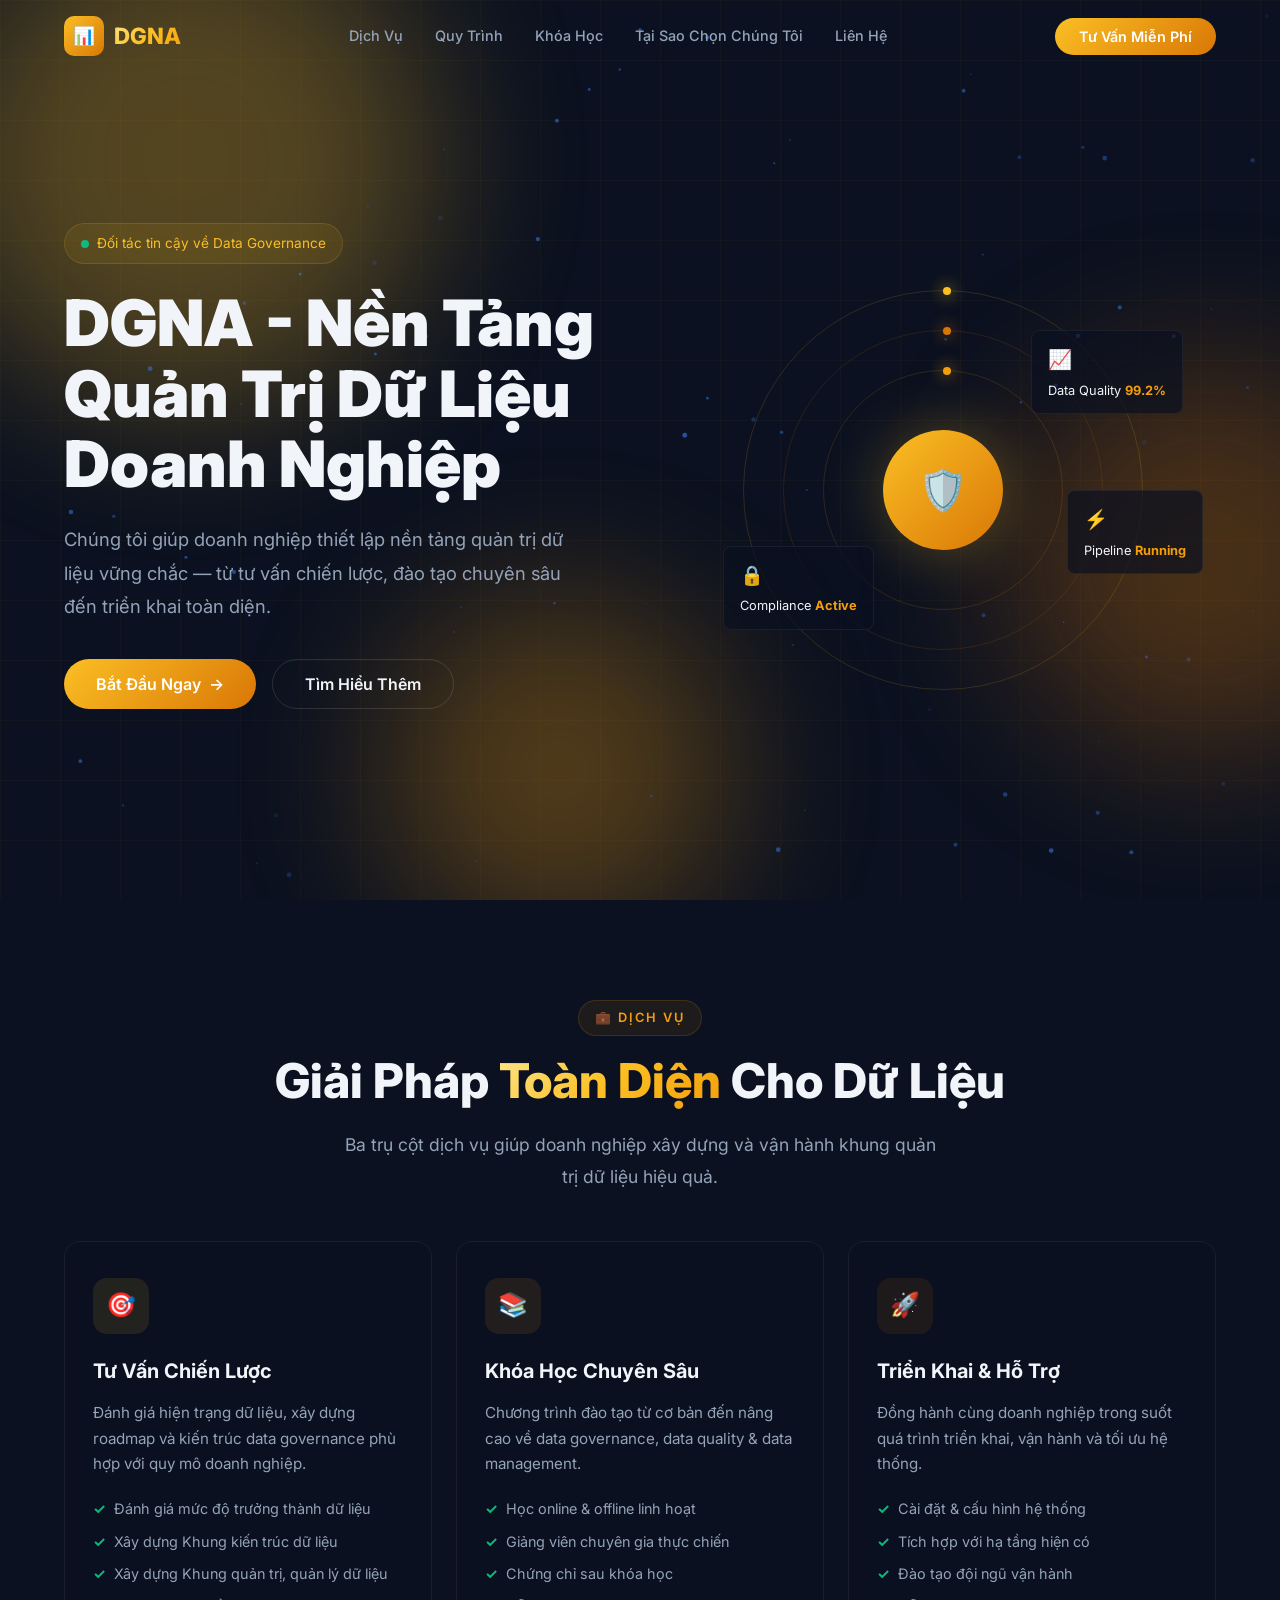
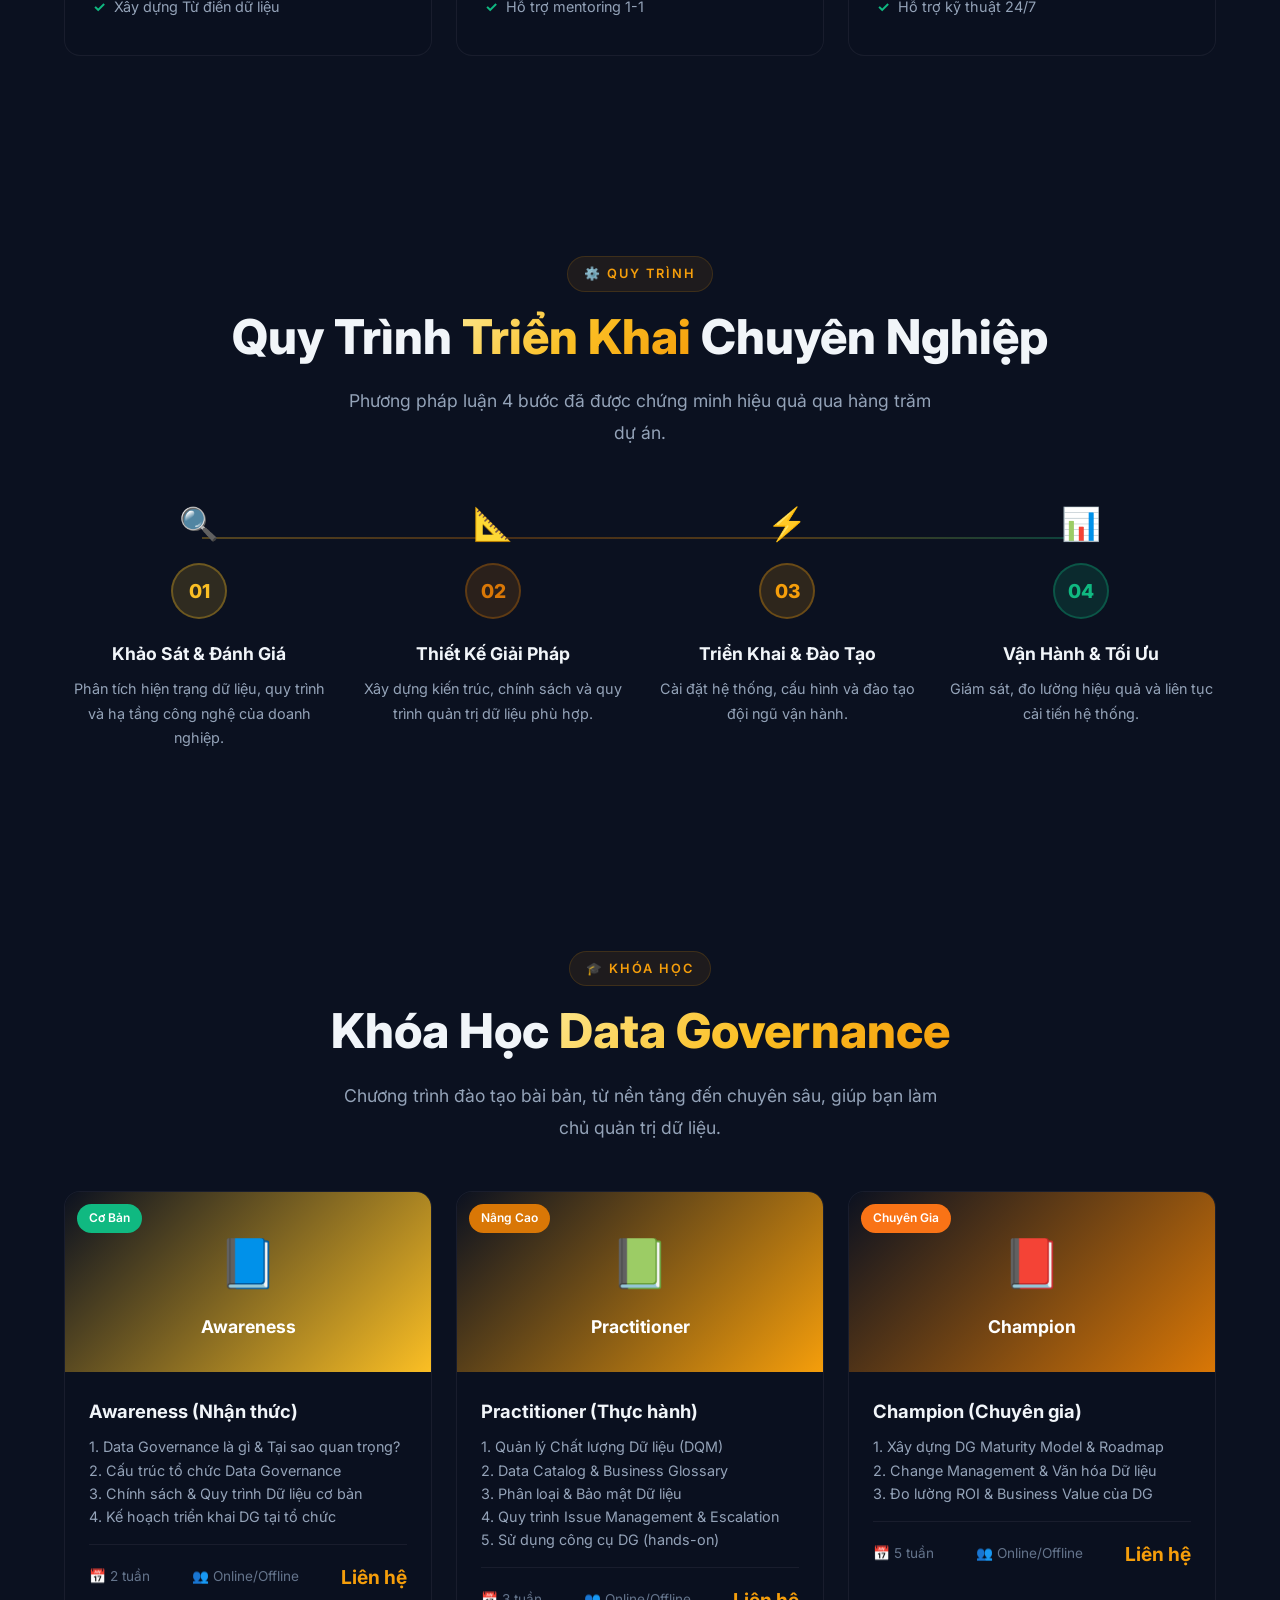
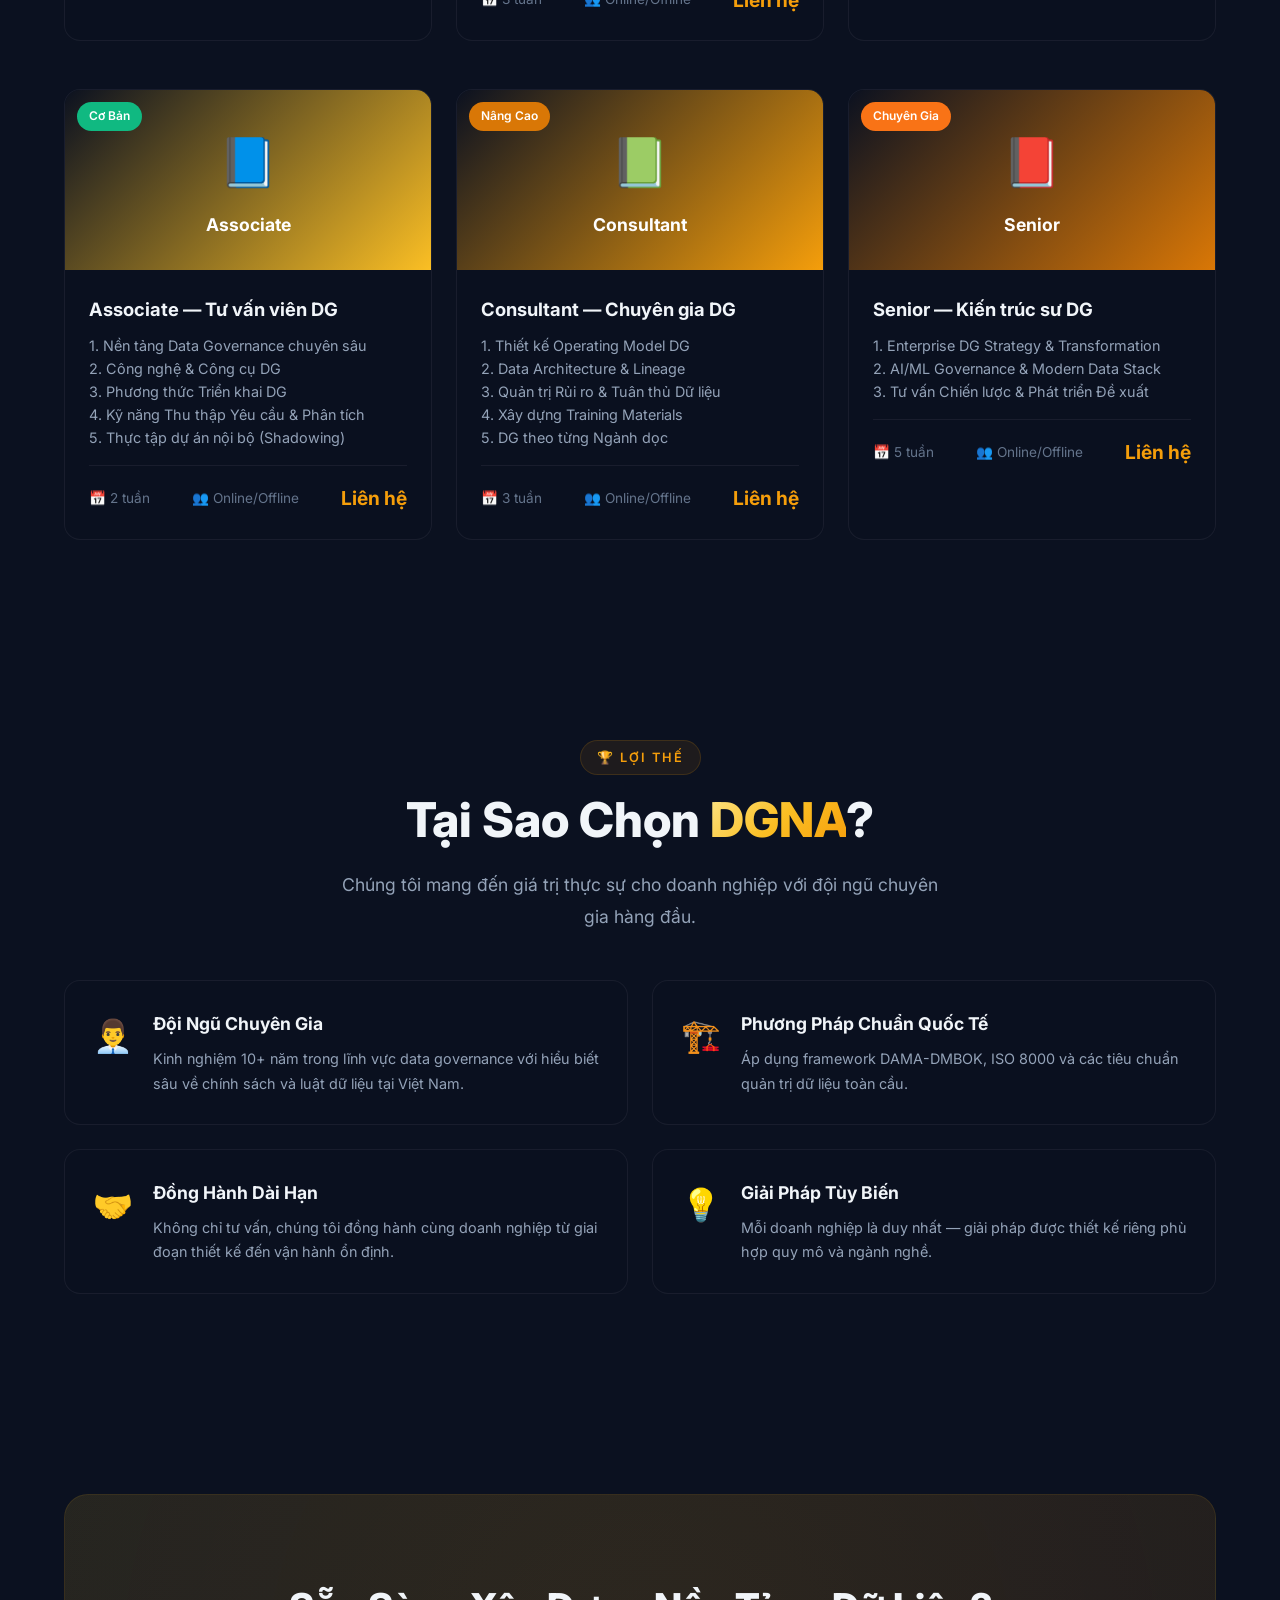
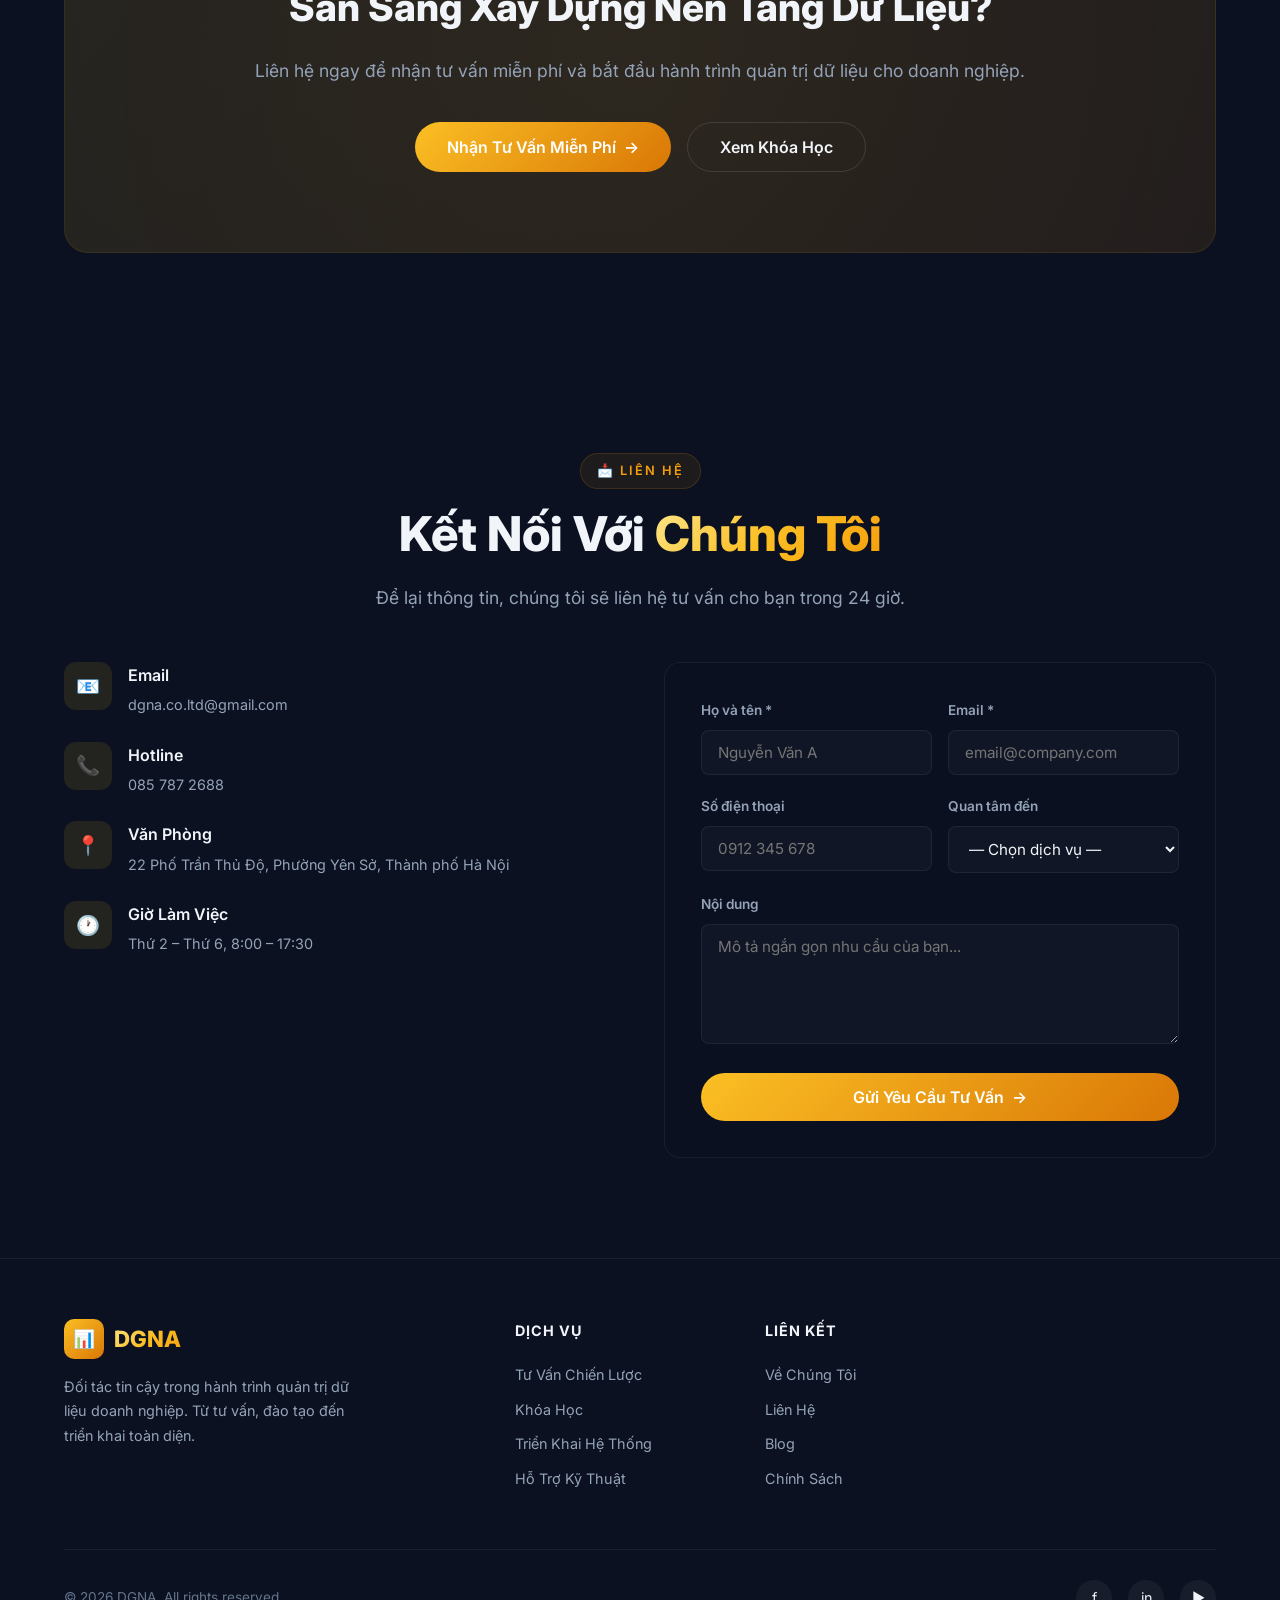
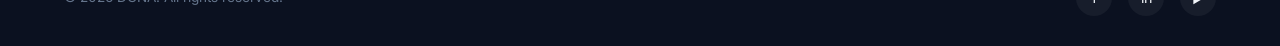
==== commit 84449e17: "Update full-content" ====
--- a/index.html
+++ b/index.html
@@ -3,9 +3,9 @@
 <head>
   <meta charset="UTF-8">
   <meta name="viewport" content="width=device-width, initial-scale=1.0">
-  <meta name="description" content="DataGov Pro - Nền tảng tư vấn và triển khai Data Governance hàng đầu Việt Nam. Khóa học, tư vấn chiến lược và hỗ trợ triển khai khung quản trị dữ liệu cho doanh nghiệp.">
+  <meta name="description" content="DGNA - Nền tảng tư vấn và triển khai Data Governance hàng đầu Việt Nam. Khóa học, tư vấn chiến lược và hỗ trợ triển khai khung quản trị dữ liệu cho doanh nghiệp.">
   <meta name="keywords" content="Data Governance, Quản trị dữ liệu, Khung dữ liệu, Tư vấn dữ liệu, Khóa học Data">
-  <title>DataGov Pro | Nền Tảng Quản Trị Dữ Liệu Doanh Nghiệp</title>
+  <title>DGNA | Nền Tảng Quản Trị Dữ Liệu Doanh Nghiệp</title>
   <link rel="stylesheet" href="style.css">
   <link rel="icon" href="data:image/svg+xml,<svg xmlns='http://www.w3.org/2000/svg' viewBox='0 0 100 100'><text y='.9em' font-size='90'>📊</text></svg>">
 </head>
@@ -21,7 +21,7 @@
   <div class="container">
     <a href="#" class="nav-logo">
       <div class="logo-icon">📊</div>
-      <span>DataGov Pro</span>
+      <span>DGNA</span>
     </a>
     <div class="nav-links" id="navLinks">
       <a href="#services">Dịch Vụ</a>
@@ -42,7 +42,7 @@
   <div class="container">
     <div class="hero-content">
       <div class="hero-badge"><span class="dot"></span> Đối tác tin cậy về Data Governance</div>
-      <h1>Xây Dựng <span class="gradient-text">Khung Quản Trị Dữ Liệu</span> Cho Doanh Nghiệp</h1>
+      <h1>DGNA - Nền Tảng Quản Trị Dữ Liệu Doanh Nghiệp</h1>
       <p class="hero-desc">Chúng tôi giúp doanh nghiệp thiết lập nền tảng quản trị dữ liệu vững chắc — từ tư vấn chiến lược, đào tạo chuyên sâu đến triển khai toàn diện.</p>
       <div class="hero-actions">
         <button class="btn-primary" onclick="document.getElementById('contact').scrollIntoView({behavior:'smooth'})">
@@ -53,9 +53,9 @@
         </button>
       </div>
       <div class="hero-stats">
-        <div class="stat-item"><h3 id="counter1">0+</h3><p>Doanh nghiệp tin tưởng</p></div>
+        <!-- <div class="stat-item"><h3 id="counter1">0+</h3><p>Doanh nghiệp tin tưởng</p></div>
         <div class="stat-item"><h3 id="counter2">0+</h3><p>Dự án hoàn thành</p></div>
-        <div class="stat-item"><h3 id="counter3">0%</h3><p>Khách hàng hài lòng</p></div>
+        <div class="stat-item"><h3 id="counter3">0%</h3><p>Khách hàng hài lòng</p></div> -->
       </div>
     </div>
     <div class="hero-visual">
@@ -87,9 +87,9 @@
         <p>Đánh giá hiện trạng dữ liệu, xây dựng roadmap và kiến trúc data governance phù hợp với quy mô doanh nghiệp.</p>
         <ul class="service-features">
           <li><span class="check">✓</span> Đánh giá mức độ trưởng thành dữ liệu</li>
-          <li><span class="check">✓</span> Thiết kế kiến trúc khung quản trị</li>
-          <li><span class="check">✓</span> Xây dựng chính sách dữ liệu</li>
-          <li><span class="check">✓</span> Lộ trình triển khai chi tiết</li>
+          <li><span class="check">✓</span> Xây dựng Khung kiến trúc dữ liệu</li>
+          <li><span class="check">✓</span> Xây dựng Khung quản trị, quản lý dữ liệu</li>
+          <li><span class="check">✓</span> Xây dựng Từ điển dữ liệu</li>
         </ul>
       </div>
       <div class="service-card reveal">
@@ -163,20 +163,25 @@
       <h2 class="section-title">Khóa Học <span class="highlight">Data Governance</span></h2>
       <p class="section-desc mx-auto">Chương trình đào tạo bài bản, từ nền tảng đến chuyên sâu, giúp bạn làm chủ quản trị dữ liệu.</p>
     </div>
+    
     <div class="courses-grid">
       <div class="course-card reveal">
         <div class="course-img" style="background: linear-gradient(135deg, #0b1120, #fbbf24); display:flex; align-items:center; justify-content:center;">
           <div style="text-align:center; color:#fff; padding:20px;">
             <div style="font-size:3rem; margin-bottom:8px;">📘</div>
-            <div style="font-size:1.1rem; font-weight:700;">Nền Tảng</div>
+            <div style="font-size:1.1rem; font-weight:700;">Awareness</div>
           </div>
           <span class="course-badge beginner">Cơ Bản</span>
         </div>
         <div class="course-body">
-          <h3>Data Governance Fundamentals</h3>
-          <p>Hiểu toàn diện về khung quản trị dữ liệu, các khái niệm cốt lõi và tiêu chuẩn quốc tế (DAMA-DMBOK).</p>
+          <h3>Awareness (Nhận thức)</h3>
+          <p>1. Data Governance là gì & Tại sao quan trọng?
+          <br>2. Cấu trúc tổ chức Data Governance
+          <br>3. Chính sách & Quy trình Dữ liệu cơ bản
+          <br>4. Kế hoạch triển khai DG tại tổ chức
+          </p>
           <div class="course-meta">
-            <span>📅 8 tuần</span>
+            <span>📅 2 tuần</span>
             <span>👥 Online/Offline</span>
             <span class="course-price">Liên hệ</span>
           </div>
@@ -186,15 +191,20 @@
         <div class="course-img" style="background: linear-gradient(135deg, #0b1120, #f59e0b); display:flex; align-items:center; justify-content:center;">
           <div style="text-align:center; color:#fff; padding:20px;">
             <div style="font-size:3rem; margin-bottom:8px;">📗</div>
-            <div style="font-size:1.1rem; font-weight:700;">Nâng Cao</div>
+            <div style="font-size:1.1rem; font-weight:700;">Practitioner</div>
           </div>
           <span class="course-badge advanced">Nâng Cao</span>
         </div>
         <div class="course-body">
-          <h3>Data Quality & Metadata Management</h3>
-          <p>Nắm vững kỹ thuật đo lường, cải thiện chất lượng dữ liệu và quản lý metadata hiệu quả.</p>
+          <h3>Practitioner (Thực hành)</h3>
+          <p>1. Quản lý Chất lượng Dữ liệu (DQM)
+          <br>2. Data Catalog & Business Glossary
+          <br>3. Phân loại & Bảo mật Dữ liệu
+          <br>4. Quy trình Issue Management & Escalation
+          <br>5. Sử dụng công cụ DG (hands-on)
+          </p>
           <div class="course-meta">
-            <span>📅 10 tuần</span>
+            <span>📅 3 tuần</span>
             <span>👥 Online/Offline</span>
             <span class="course-price">Liên hệ</span>
           </div>
@@ -204,21 +214,95 @@
         <div class="course-img" style="background: linear-gradient(135deg, #0b1120, #d97706); display:flex; align-items:center; justify-content:center;">
           <div style="text-align:center; color:#fff; padding:20px;">
             <div style="font-size:3rem; margin-bottom:8px;">📕</div>
-            <div style="font-size:1.1rem; font-weight:700;">Chuyên Gia</div>
+            <div style="font-size:1.1rem; font-weight:700;">Champion</div>
           </div>
           <span class="course-badge expert">Chuyên Gia</span>
         </div>
         <div class="course-body">
-          <h3>Enterprise Data Architecture</h3>
-          <p>Thiết kế kiến trúc dữ liệu doanh nghiệp, data lineage, data catalog và chiến lược data mesh.</p>
+          <h3>Champion (Chuyên gia)</h3>
+          <p>1. Xây dựng DG Maturity Model & Roadmap
+          <br>2. Change Management & Văn hóa Dữ liệu
+          <br>3. Đo lường ROI & Business Value của DG
+          </p>
           <div class="course-meta">
-            <span>📅 12 tuần</span>
+            <span>📅 5 tuần</span>
             <span>👥 Online/Offline</span>
             <span class="course-price">Liên hệ</span>
           </div>
         </div>
       </div>
     </div>
+
+    <div class="courses-grid">
+      <div class="course-card reveal">
+        <div class="course-img" style="background: linear-gradient(135deg, #0b1120, #fbbf24); display:flex; align-items:center; justify-content:center;">
+          <div style="text-align:center; color:#fff; padding:20px;">
+            <div style="font-size:3rem; margin-bottom:8px;">📘</div>
+            <div style="font-size:1.1rem; font-weight:700;">Associate</div>
+          </div>
+          <span class="course-badge beginner">Cơ Bản</span>
+        </div>
+        <div class="course-body">
+          <h3>Associate — Tư vấn viên DG</h3>
+          <p>1. Nền tảng Data Governance chuyên sâu
+          <br>2. Công nghệ & Công cụ DG
+          <br>3. Phương thức Triển khai DG
+          <br>4. Kỹ năng Thu thập Yêu cầu & Phân tích
+          <br>5. Thực tập dự án nội bộ (Shadowing)
+          </p>
+          <div class="course-meta">
+            <span>📅 2 tuần</span>
+            <span>👥 Online/Offline</span>
+            <span class="course-price">Liên hệ</span>
+          </div>
+        </div>
+      </div>
+      <div class="course-card reveal">
+        <div class="course-img" style="background: linear-gradient(135deg, #0b1120, #f59e0b); display:flex; align-items:center; justify-content:center;">
+          <div style="text-align:center; color:#fff; padding:20px;">
+            <div style="font-size:3rem; margin-bottom:8px;">📗</div>
+            <div style="font-size:1.1rem; font-weight:700;">Consultant</div>
+          </div>
+          <span class="course-badge advanced">Nâng Cao</span>
+        </div>
+        <div class="course-body">
+          <h3>Consultant — Chuyên gia DG</h3>
+          <p>1. Thiết kế Operating Model DG
+          <br>2. Data Architecture & Lineage
+          <br>3. Quản trị Rủi ro & Tuân thủ Dữ liệu
+          <br>4. Xây dựng Training Materials
+          <br>5. DG theo từng Ngành dọc
+          </p>
+          <div class="course-meta">
+            <span>📅 3 tuần</span>
+            <span>👥 Online/Offline</span>
+            <span class="course-price">Liên hệ</span>
+          </div>
+        </div>
+      </div>
+      <div class="course-card reveal">
+        <div class="course-img" style="background: linear-gradient(135deg, #0b1120, #d97706); display:flex; align-items:center; justify-content:center;">
+          <div style="text-align:center; color:#fff; padding:20px;">
+            <div style="font-size:3rem; margin-bottom:8px;">📕</div>
+            <div style="font-size:1.1rem; font-weight:700;">Senior</div>
+          </div>
+          <span class="course-badge expert">Chuyên Gia</span>
+        </div>
+        <div class="course-body">
+          <h3>Senior — Kiến trúc sư DG</h3>
+          <p>1. Enterprise DG Strategy & Transformation
+          <br>2. AI/ML Governance & Modern Data Stack
+          <br>3. Tư vấn Chiến lược & Phát triển Đề xuất
+          </p>
+          <div class="course-meta">
+            <span>📅 5 tuần</span>
+            <span>👥 Online/Offline</span>
+            <span class="course-price">Liên hệ</span>
+          </div>
+        </div>
+      </div>
+    </div>
+
   </div>
 </section>
 
@@ -227,7 +311,7 @@
   <div class="container">
     <div class="text-center reveal">
       <div class="section-label">🏆 Lợi Thế</div>
-      <h2 class="section-title">Tại Sao Chọn <span class="highlight">DataGov Pro</span>?</h2>
+      <h2 class="section-title">Tại Sao Chọn <span class="highlight">DGNA</span>?</h2>
       <p class="section-desc mx-auto">Chúng tôi mang đến giá trị thực sự cho doanh nghiệp với đội ngũ chuyên gia hàng đầu.</p>
     </div>
     <div class="why-grid">
@@ -235,7 +319,7 @@
         <div class="why-icon">👨‍💼</div>
         <div>
           <h3>Đội Ngũ Chuyên Gia</h3>
-          <p>Kinh nghiệm 10+ năm trong lĩnh vực data governance với các chứng chỉ quốc tế CDMP, DGSP.</p>
+          <p>Kinh nghiệm 10+ năm trong lĩnh vực data governance với hiểu biết sâu về chính sách và luật dữ liệu tại Việt Nam.</p>
         </div>
       </div>
       <div class="why-card reveal">
@@ -262,17 +346,17 @@
     </div>
 
     <!-- Stats -->
-    <div class="stats-bar reveal">
+    <!-- <div class="stats-bar reveal">
       <div class="stat-block"><h3 class="counter" data-target="150">0</h3><p>Doanh Nghiệp Đối Tác</p></div>
       <div class="stat-block"><h3 class="counter" data-target="500">0</h3><p>Dự Án Hoàn Thành</p></div>
       <div class="stat-block"><h3 class="counter" data-target="2000">0</h3><p>Học Viên Đào Tạo</p></div>
       <div class="stat-block"><h3 class="counter" data-target="98">0</h3><p>% Hài Lòng</p></div>
-    </div>
+    </div> -->
   </div>
 </section>
 
 <!-- Testimonials -->
-<section class="section" id="testimonials">
+<!-- <section class="section" id="testimonials">
   <div class="container">
     <div class="text-center reveal">
       <div class="section-label">💬 Đánh Giá</div>
@@ -283,7 +367,7 @@
       <div class="testimonial-card reveal">
         <span class="quote">"</span>
         <div class="stars">★★★★★</div>
-        <p>DataGov Pro đã giúp chúng tôi xây dựng khung quản trị dữ liệu hoàn chỉnh chỉ trong 6 tháng. Chất lượng dữ liệu cải thiện rõ rệt.</p>
+        <p>DGNA đã giúp chúng tôi xây dựng khung quản trị dữ liệu hoàn chỉnh chỉ trong 6 tháng. Chất lượng dữ liệu cải thiện rõ rệt.</p>
         <div class="testimonial-author">
           <div class="testimonial-avatar">NT</div>
           <div class="testimonial-info"><h4>Nguyễn Thanh</h4><span>CTO — Tập đoàn ABC</span></div>
@@ -292,7 +376,7 @@
       <div class="testimonial-card reveal">
         <span class="quote">"</span>
         <div class="stars">★★★★★</div>
-        <p>Khóa học Data Governance của DataGov Pro rất thực tế, đội ngũ giảng viên nhiệt tình và chuyên nghiệp. Highly recommended!</p>
+        <p>Khóa học Data Governance của DGNA rất thực tế, đội ngũ giảng viên nhiệt tình và chuyên nghiệp. Highly recommended!</p>
         <div class="testimonial-author">
           <div class="testimonial-avatar">LH</div>
           <div class="testimonial-info"><h4>Lê Hương</h4><span>Data Manager — Công ty XYZ</span></div>
@@ -301,7 +385,7 @@
       <div class="testimonial-card reveal">
         <span class="quote">"</span>
         <div class="stars">★★★★★</div>
-        <p>Nhờ có DataGov Pro tư vấn, doanh nghiệp chúng tôi đã đạt chuẩn compliance cho dữ liệu khách hàng theo quy định mới.</p>
+        <p>Nhờ có DGNA tư vấn, doanh nghiệp chúng tôi đã đạt chuẩn compliance cho dữ liệu khách hàng theo quy định mới.</p>
         <div class="testimonial-author">
           <div class="testimonial-avatar">PD</div>
           <div class="testimonial-info"><h4>Phạm Đức</h4><span>CEO — Ngân hàng DEF</span></div>
@@ -309,7 +393,7 @@
       </div>
     </div>
   </div>
-</section>
+</section> -->
 
 <!-- CTA -->
 <section class="section">
@@ -337,15 +421,15 @@
       <div class="contact-info reveal">
         <div class="contact-item">
           <div class="contact-item-icon">📧</div>
-          <div><h4>Email</h4><p>contact@datagovpro.vn</p></div>
+          <div><h4>Email</h4><p>dgna.co.ltd@gmail.com</p></div>
         </div>
         <div class="contact-item">
           <div class="contact-item-icon">📞</div>
-          <div><h4>Hotline</h4><p>1900 xxxx xx</p></div>
+          <div><h4>Hotline</h4><p>085 787 2688</p></div>
         </div>
         <div class="contact-item">
           <div class="contact-item-icon">📍</div>
-          <div><h4>Văn Phòng</h4><p>Tầng 10, Tòa nhà ABC, Quận 1, TP. Hồ Chí Minh</p></div>
+          <div><h4>Văn Phòng</h4><p>22 Phố Trần Thủ Độ, Phường Yên Sở, Thành phố Hà Nội</p></div>
         </div>
         <div class="contact-item">
           <div class="contact-item-icon">🕐</div>
@@ -394,7 +478,7 @@
   <div class="container">
     <div class="footer-grid">
       <div class="footer-brand">
-        <a href="#" class="nav-logo"><div class="logo-icon">📊</div><span>DataGov Pro</span></a>
+        <a href="#" class="nav-logo"><div class="logo-icon">📊</div><span>DGNA</span></a>
         <p>Đối tác tin cậy trong hành trình quản trị dữ liệu doanh nghiệp. Từ tư vấn, đào tạo đến triển khai toàn diện.</p>
       </div>
       <div class="footer-col">
@@ -404,13 +488,13 @@
         <a href="#services">Triển Khai Hệ Thống</a>
         <a href="#services">Hỗ Trợ Kỹ Thuật</a>
       </div>
-      <div class="footer-col">
+      <!-- <div class="footer-col">
         <h4>Khóa Học</h4>
         <a href="#courses">Data Governance</a>
         <a href="#courses">Data Quality</a>
         <a href="#courses">Data Architecture</a>
         <a href="#courses">DAMA-DMBOK</a>
-      </div>
+      </div> -->
       <div class="footer-col">
         <h4>Liên Kết</h4>
         <a href="#about">Về Chúng Tôi</a>
@@ -420,10 +504,10 @@
       </div>
     </div>
     <div class="footer-bottom">
-      <p>© 2026 DataGov Pro. All rights reserved.</p>
+      <p>© 2026 DGNA. All rights reserved.</p>
       <div class="footer-socials">
-        <a href="#" aria-label="Facebook">f</a>
-        <a href="#" aria-label="LinkedIn">in</a>
+        <a href="https://www.facebook.com/share/1D5nSQDkpx/?mibextid=wwXIfr" aria-label="Facebook">f</a>
+        <a href="https://www.linkedin.com/company/dgna-co-ltd" aria-label="LinkedIn">in</a>
         <a href="#" aria-label="YouTube">▶</a>
       </div>
     </div>
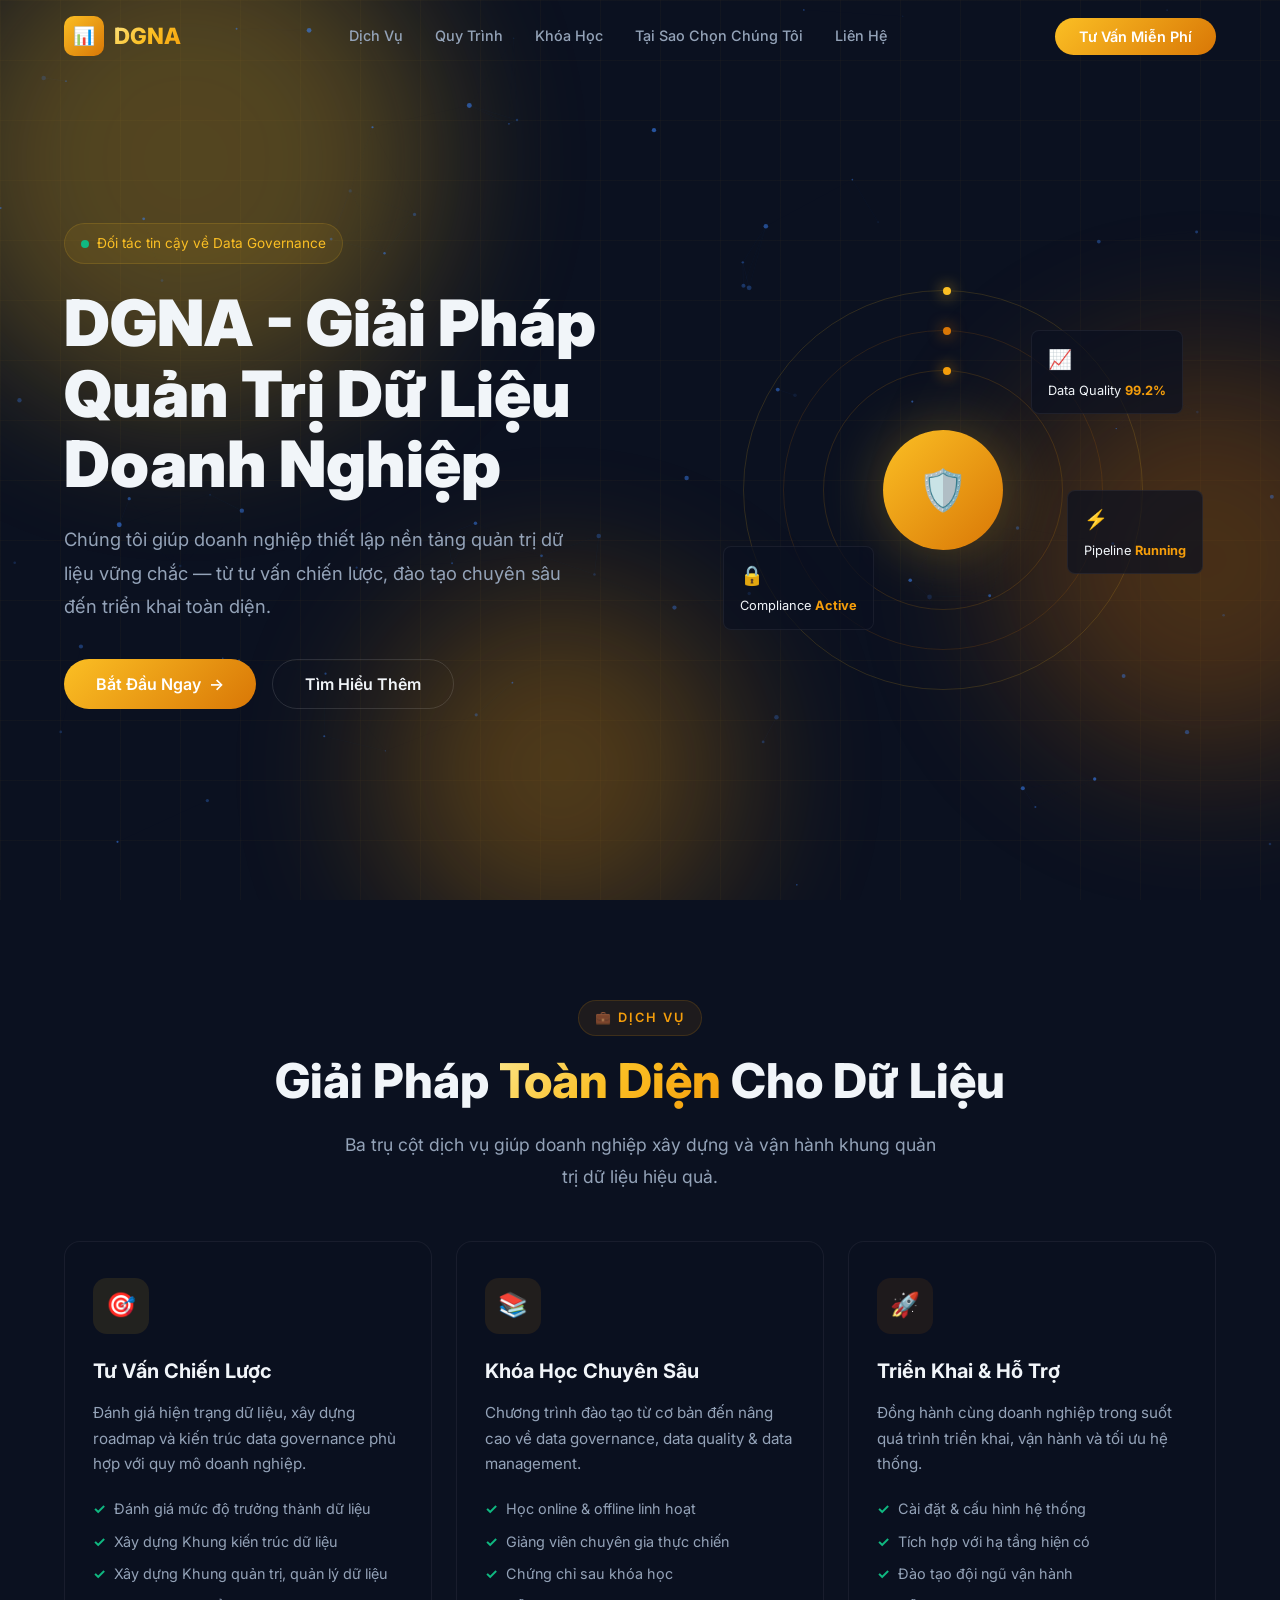
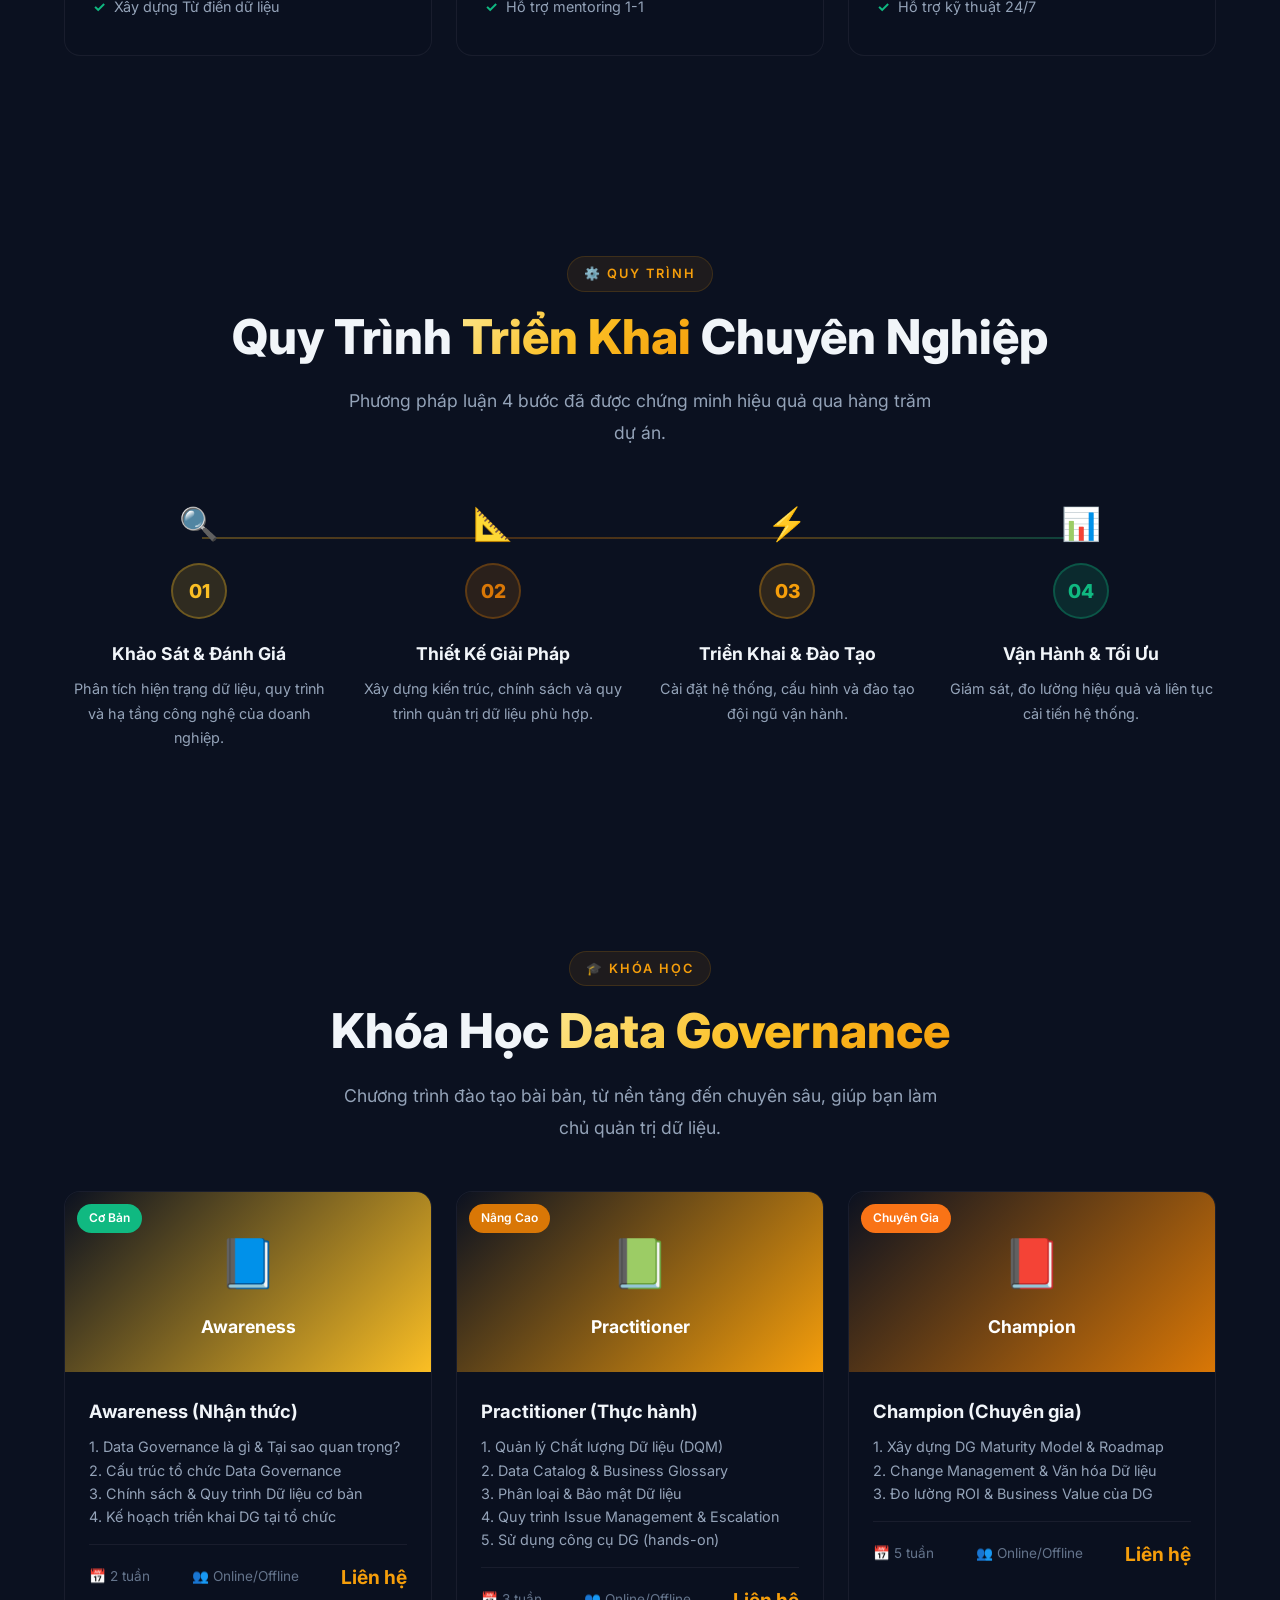
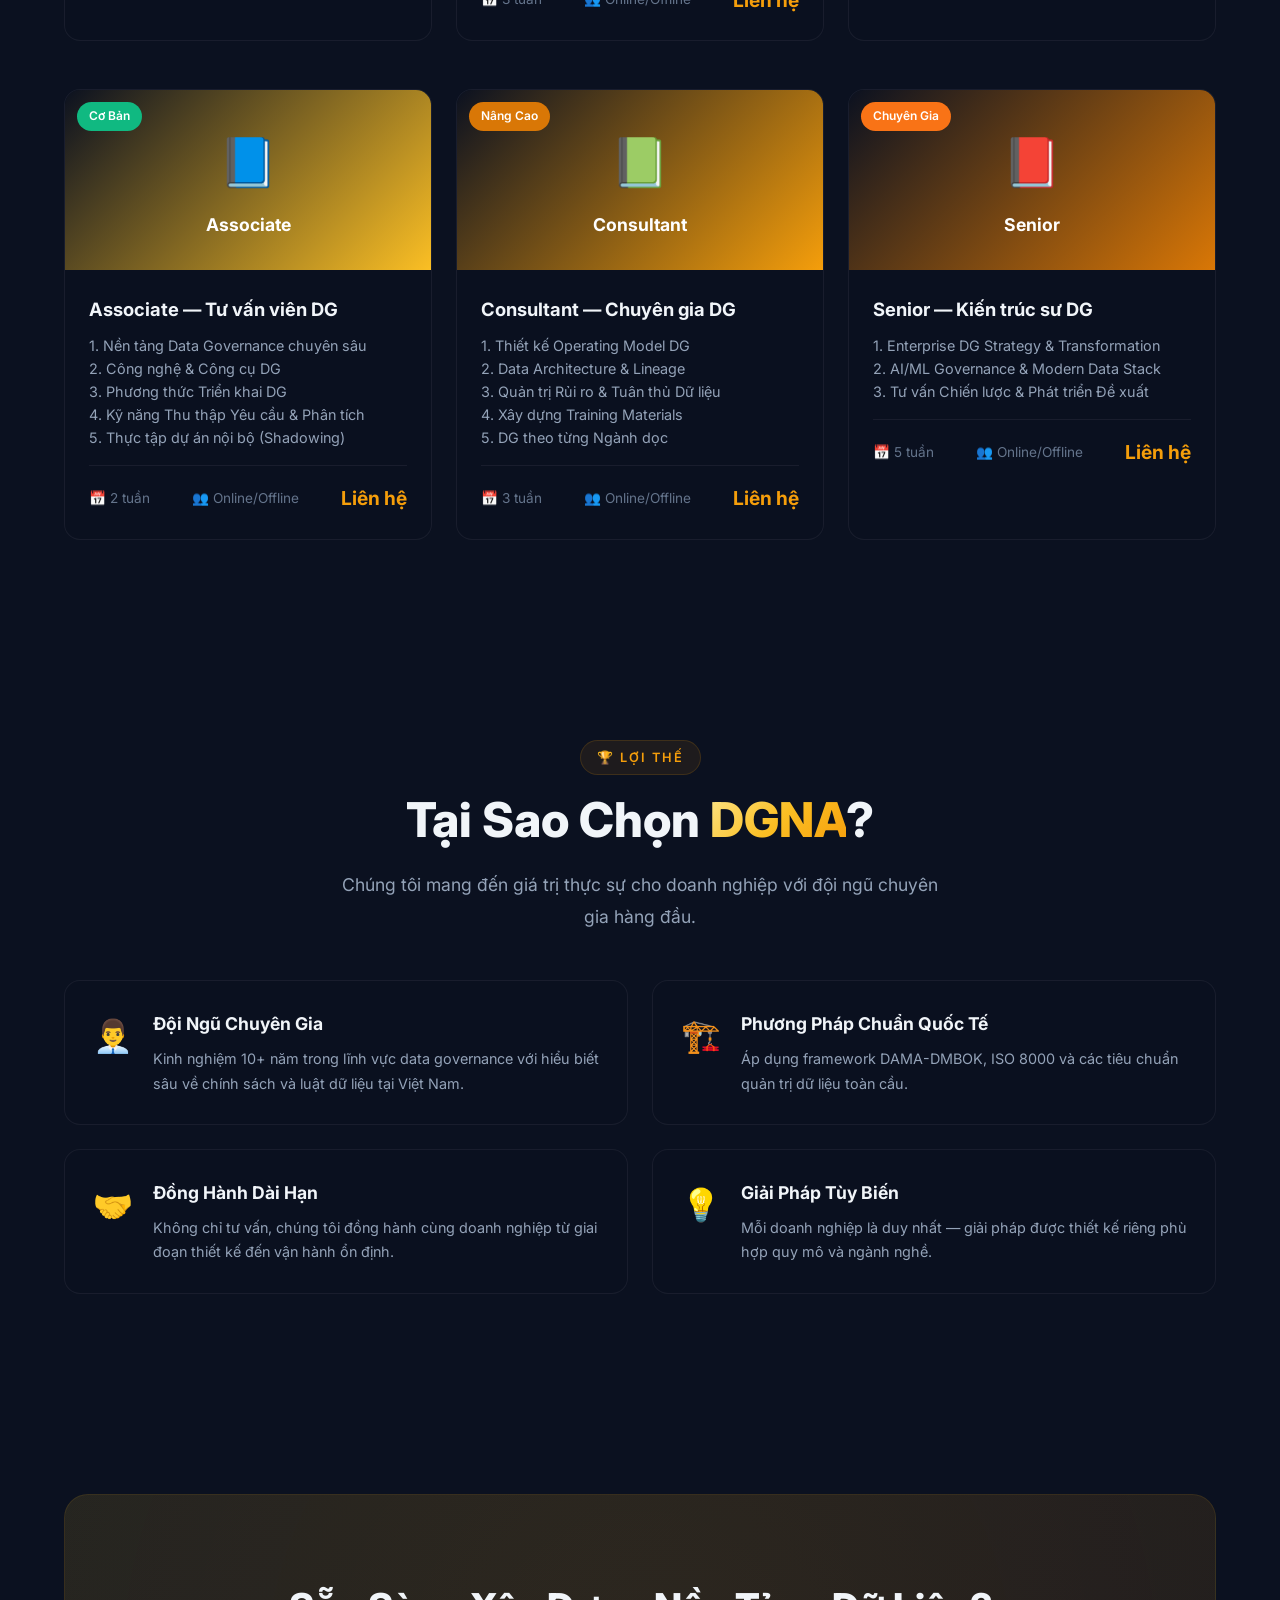
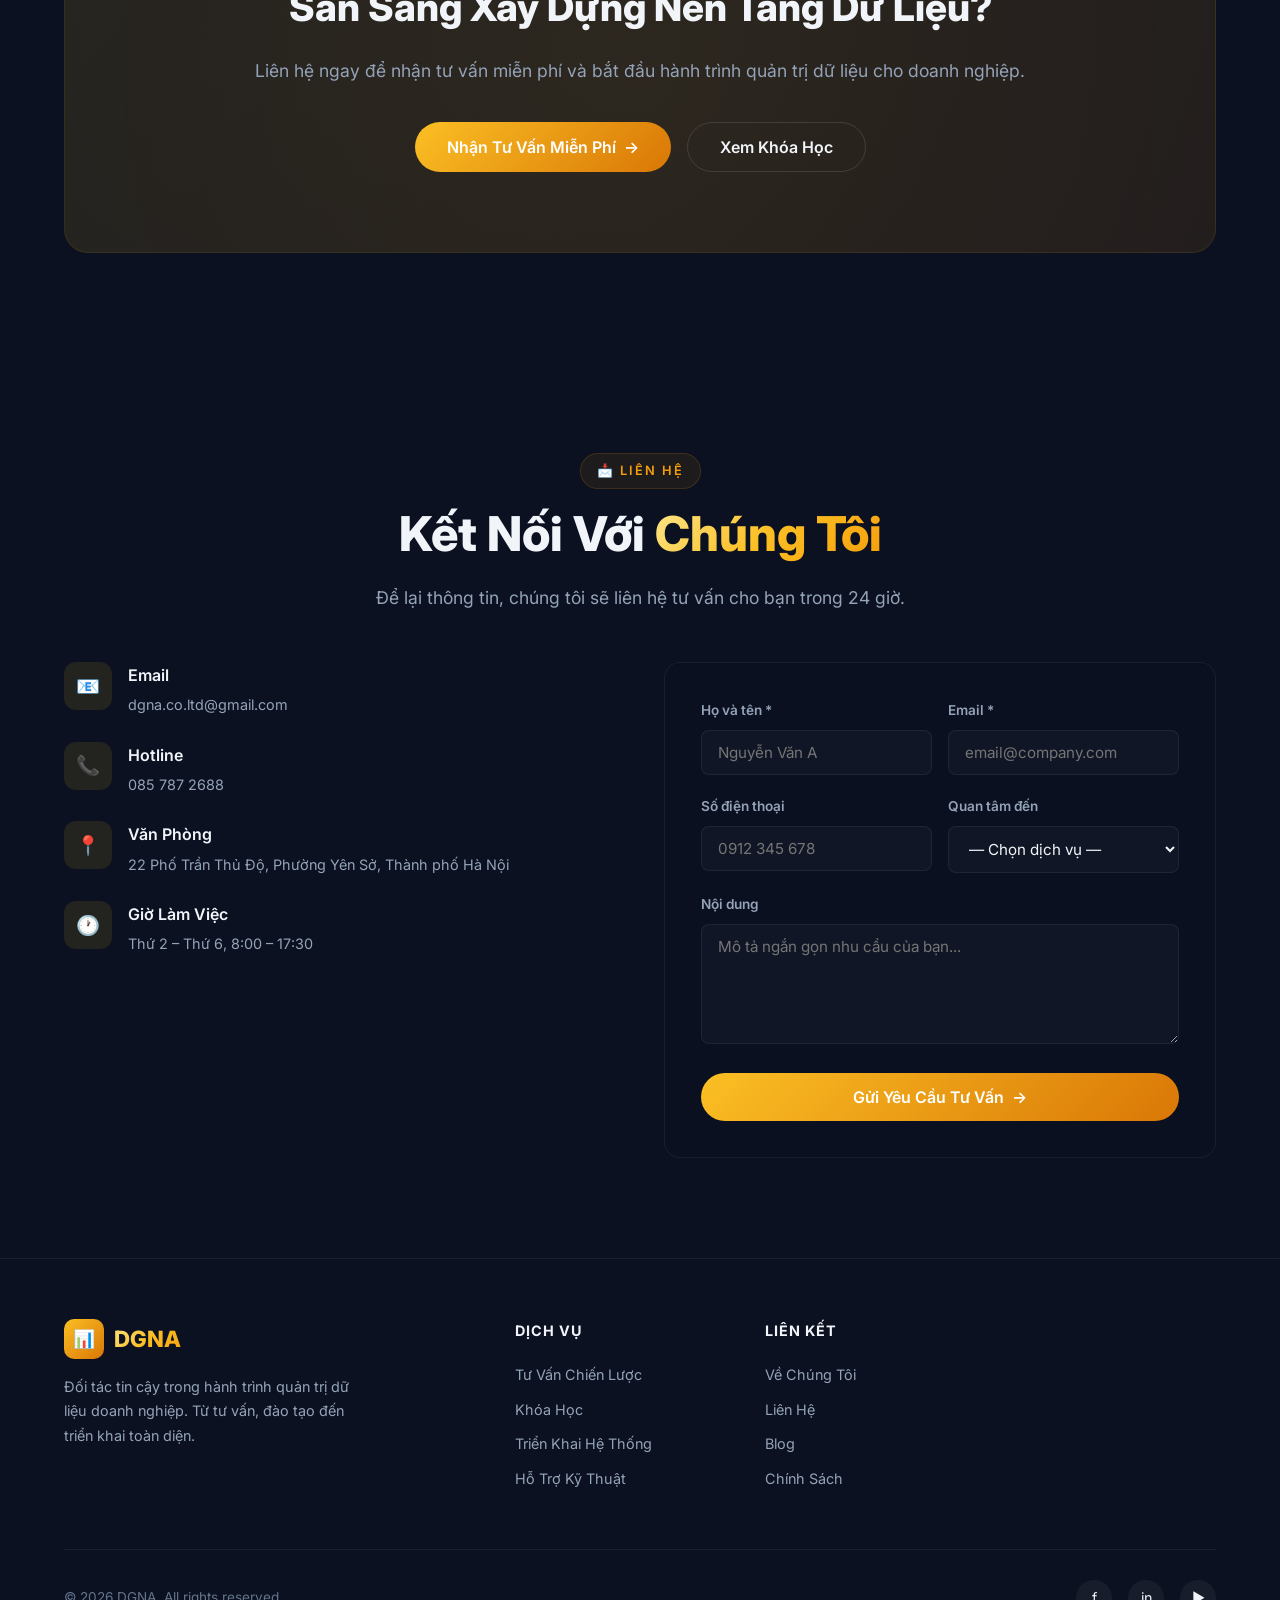
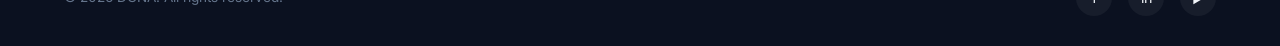
==== commit 37fcc609: "Update title" ====
--- a/index.html
+++ b/index.html
@@ -5,7 +5,7 @@
   <meta name="viewport" content="width=device-width, initial-scale=1.0">
   <meta name="description" content="DGNA - Nền tảng tư vấn và triển khai Data Governance hàng đầu Việt Nam. Khóa học, tư vấn chiến lược và hỗ trợ triển khai khung quản trị dữ liệu cho doanh nghiệp.">
   <meta name="keywords" content="Data Governance, Quản trị dữ liệu, Khung dữ liệu, Tư vấn dữ liệu, Khóa học Data">
-  <title>DGNA | Nền Tảng Quản Trị Dữ Liệu Doanh Nghiệp</title>
+  <title>DGNA | Giải Pháp Quản Trị Dữ Liệu Doanh Nghiệp</title>
   <link rel="stylesheet" href="style.css">
   <link rel="icon" href="data:image/svg+xml,<svg xmlns='http://www.w3.org/2000/svg' viewBox='0 0 100 100'><text y='.9em' font-size='90'>📊</text></svg>">
 </head>
@@ -42,7 +42,7 @@
   <div class="container">
     <div class="hero-content">
       <div class="hero-badge"><span class="dot"></span> Đối tác tin cậy về Data Governance</div>
-      <h1>DGNA - Nền Tảng Quản Trị Dữ Liệu Doanh Nghiệp</h1>
+      <h1>DGNA - Giải Pháp Quản Trị Dữ Liệu Doanh Nghiệp</h1>
       <p class="hero-desc">Chúng tôi giúp doanh nghiệp thiết lập nền tảng quản trị dữ liệu vững chắc — từ tư vấn chiến lược, đào tạo chuyên sâu đến triển khai toàn diện.</p>
       <div class="hero-actions">
         <button class="btn-primary" onclick="document.getElementById('contact').scrollIntoView({behavior:'smooth'})">
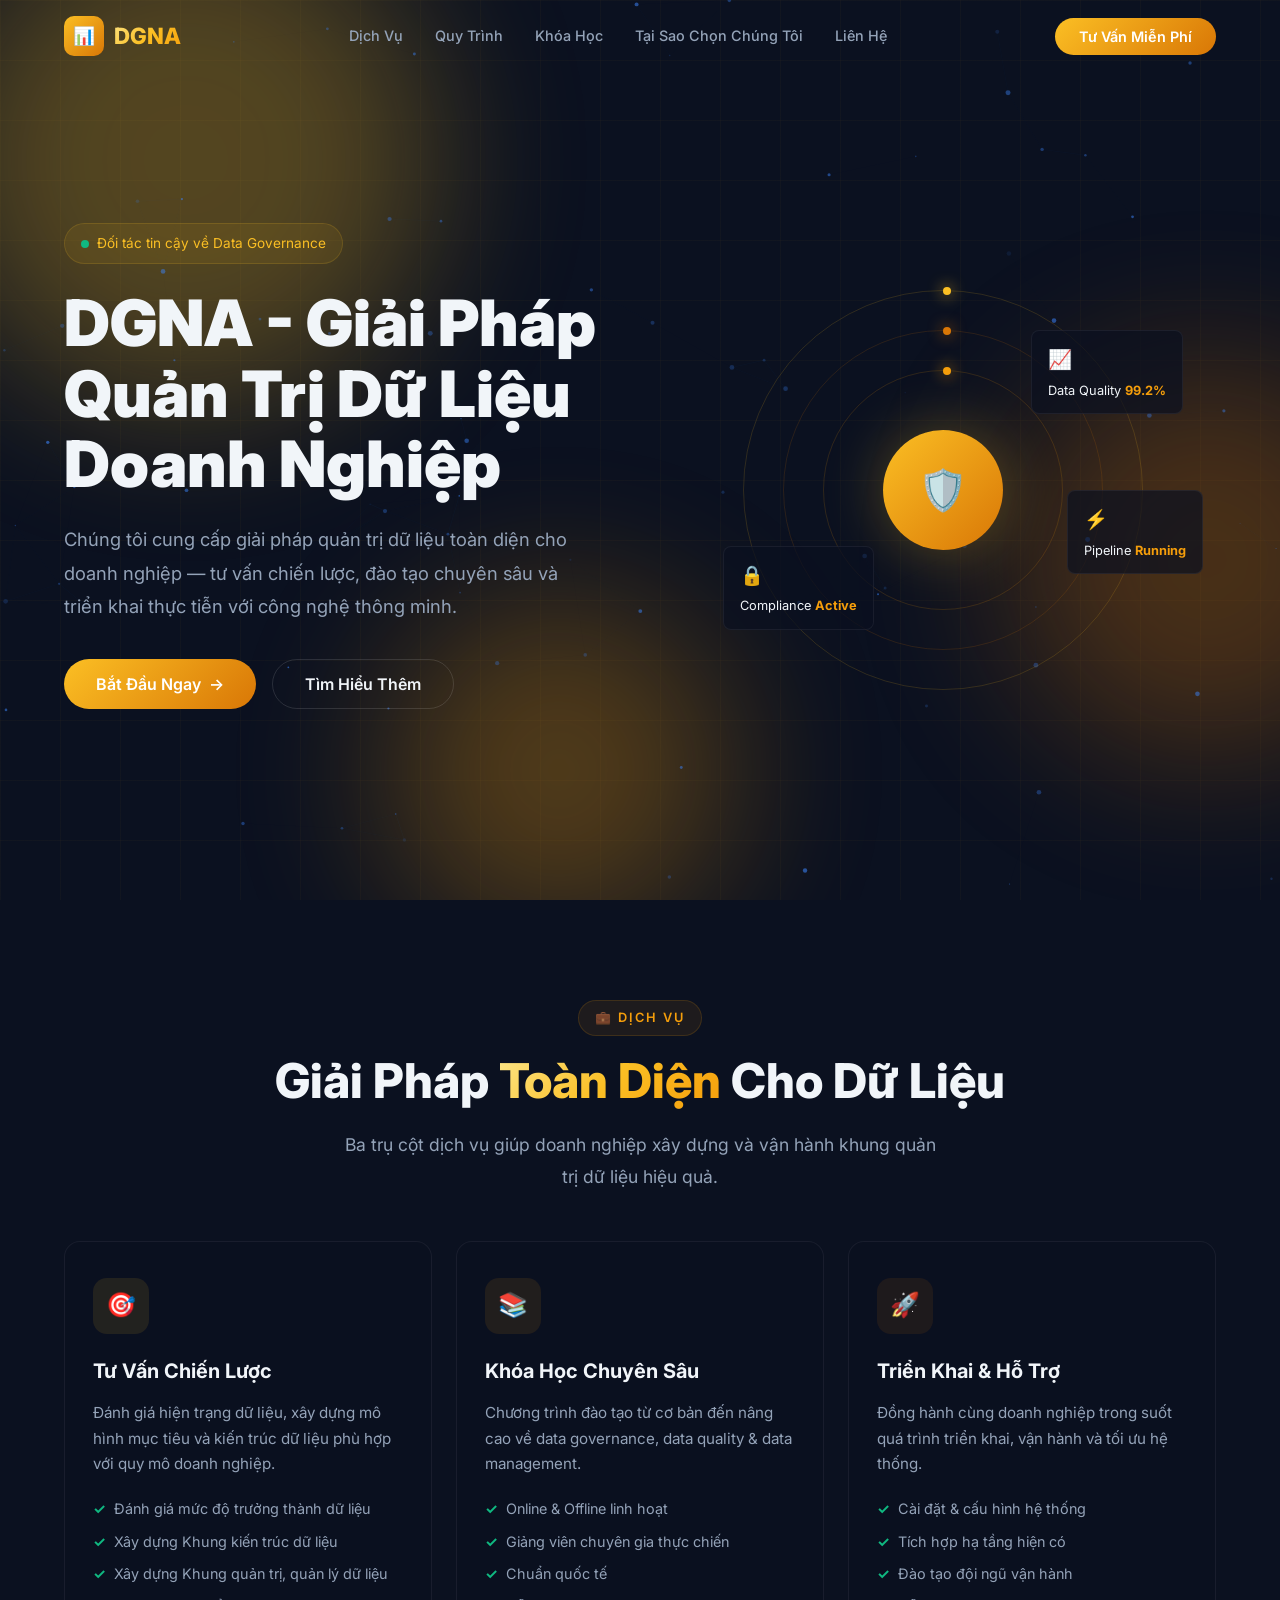
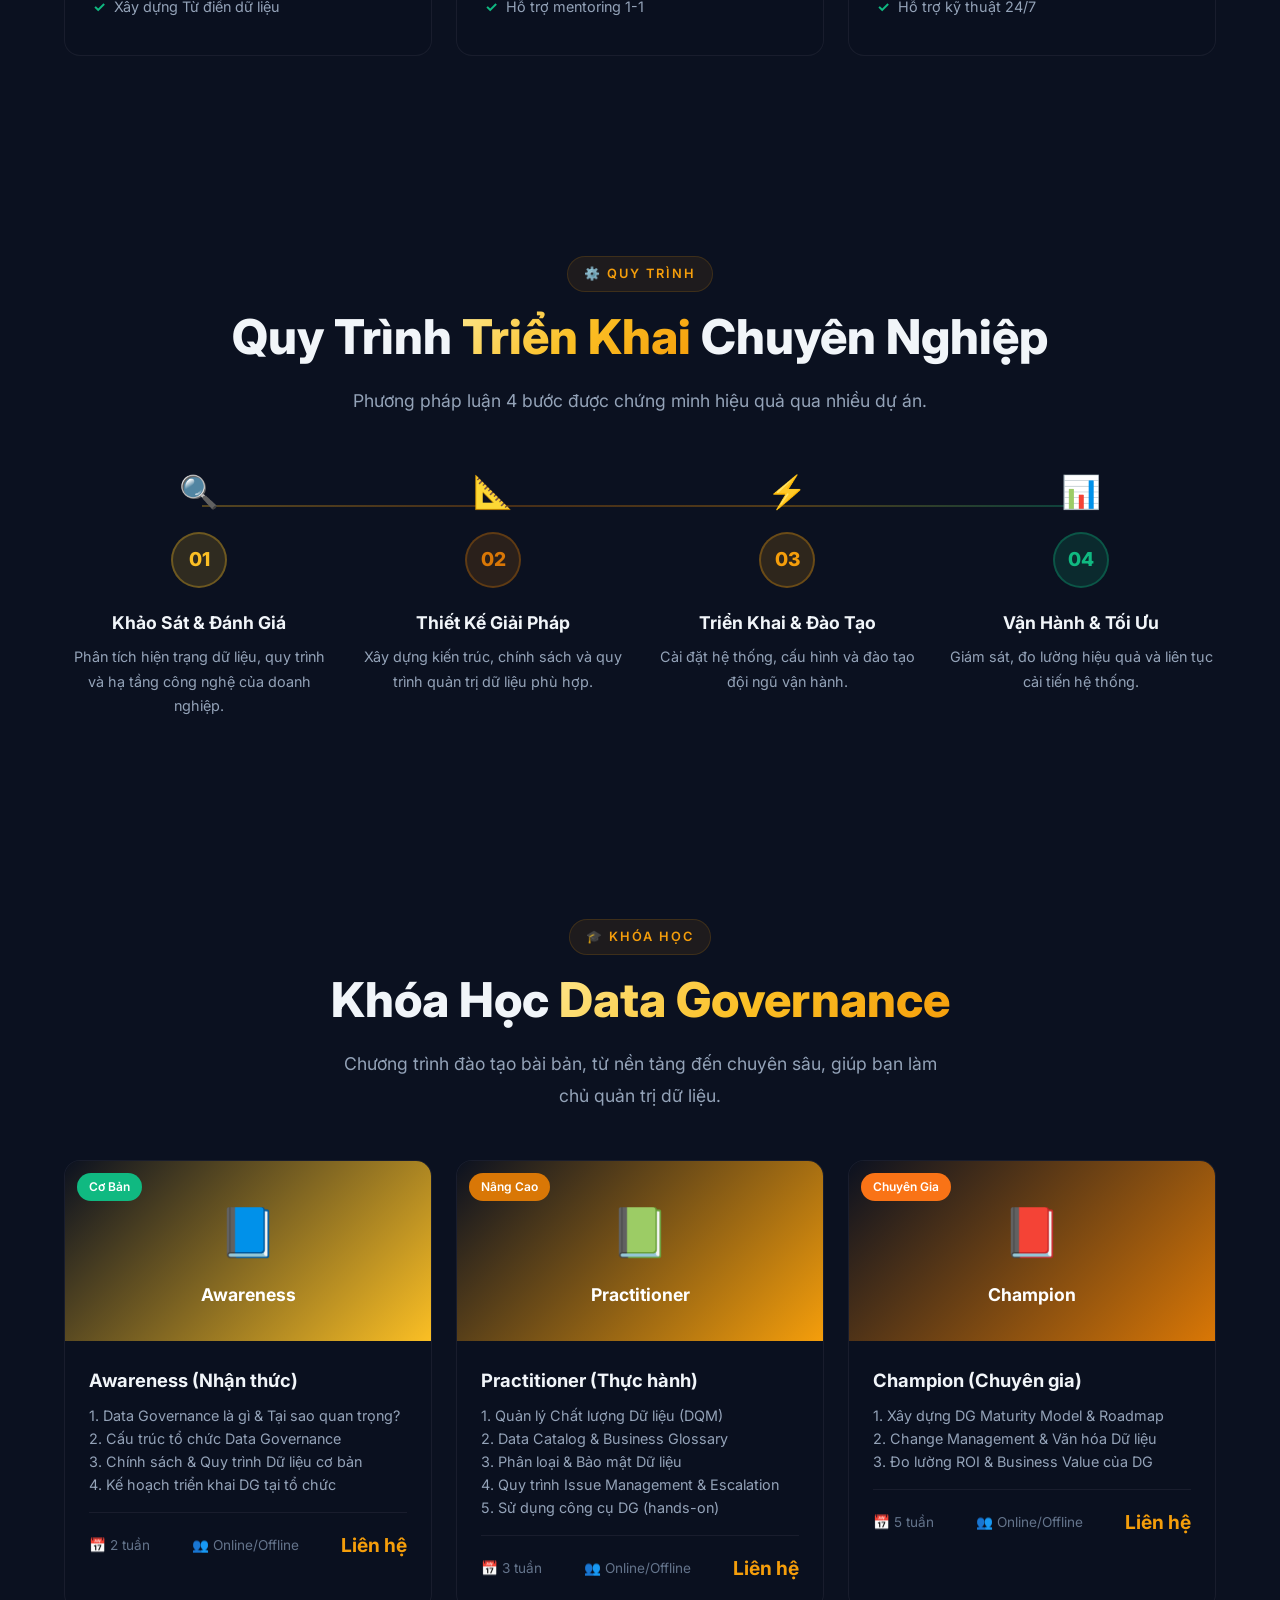
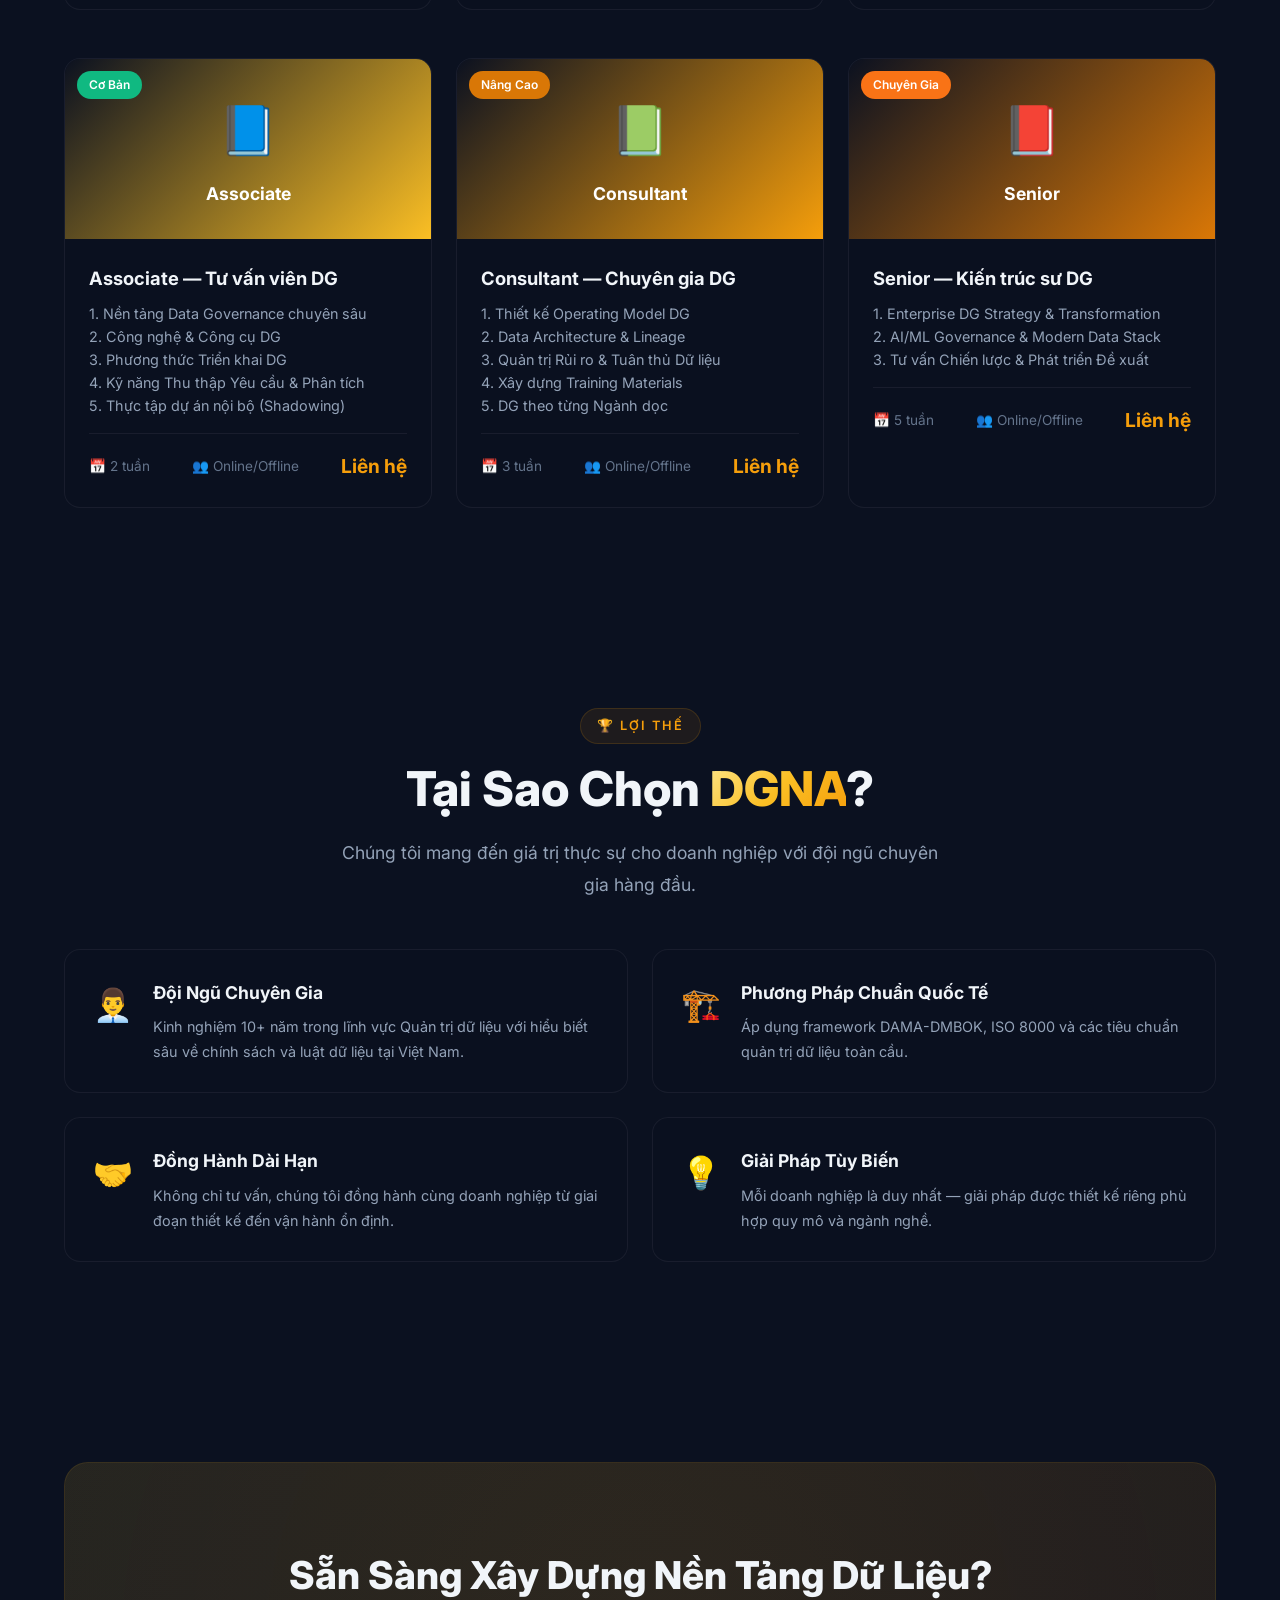
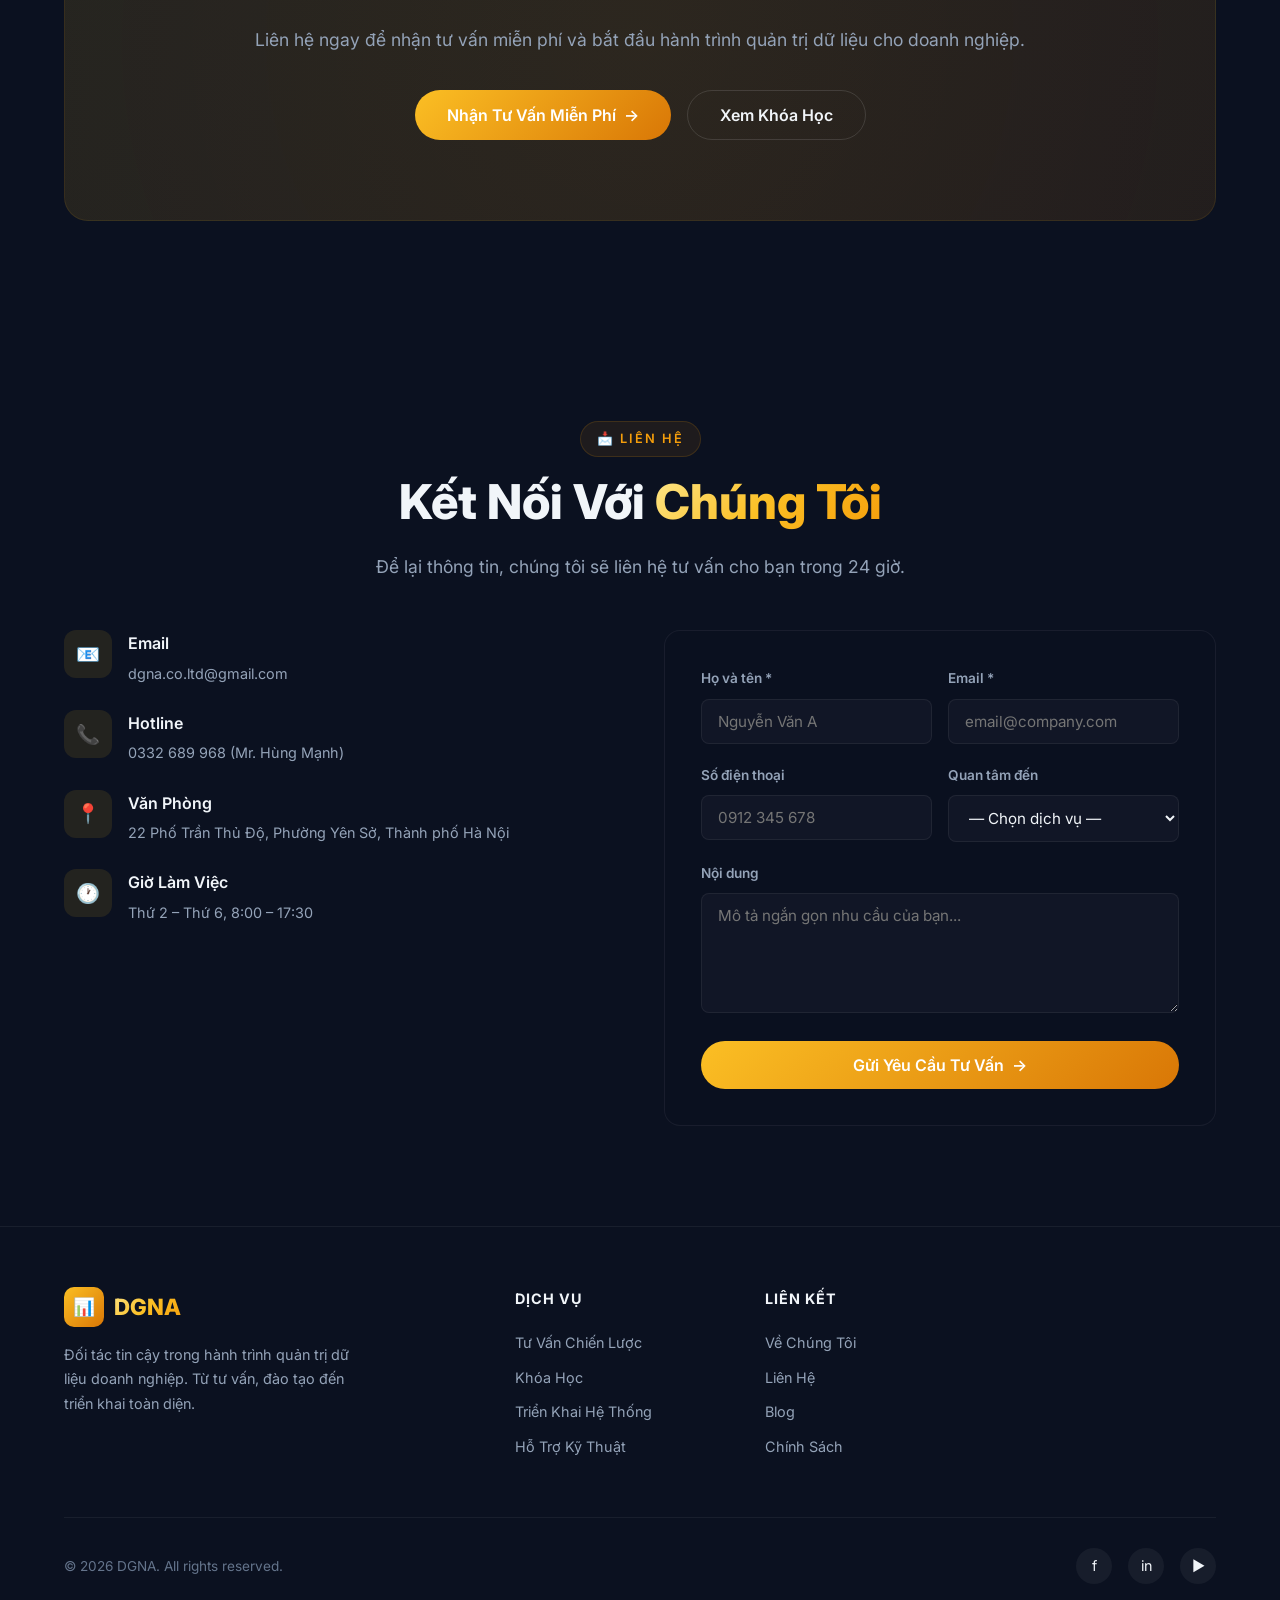
==== commit be4a09b4: "Update content" ====
--- a/index.html
+++ b/index.html
@@ -43,7 +43,7 @@
     <div class="hero-content">
       <div class="hero-badge"><span class="dot"></span> Đối tác tin cậy về Data Governance</div>
       <h1>DGNA - Giải Pháp Quản Trị Dữ Liệu Doanh Nghiệp</h1>
-      <p class="hero-desc">Chúng tôi giúp doanh nghiệp thiết lập nền tảng quản trị dữ liệu vững chắc — từ tư vấn chiến lược, đào tạo chuyên sâu đến triển khai toàn diện.</p>
+      <p class="hero-desc">Chúng tôi cung cấp giải pháp quản trị dữ liệu toàn diện cho doanh nghiệp — tư vấn chiến lược, đào tạo chuyên sâu và triển khai thực tiễn với công nghệ thông minh.</p>
       <div class="hero-actions">
         <button class="btn-primary" onclick="document.getElementById('contact').scrollIntoView({behavior:'smooth'})">
           Bắt Đầu Ngay <span>→</span>
@@ -84,7 +84,7 @@
       <div class="service-card reveal">
         <div class="service-icon">🎯</div>
         <h3>Tư Vấn Chiến Lược</h3>
-        <p>Đánh giá hiện trạng dữ liệu, xây dựng roadmap và kiến trúc data governance phù hợp với quy mô doanh nghiệp.</p>
+        <p>Đánh giá hiện trạng dữ liệu, xây dựng mô hình mục tiêu và kiến trúc dữ liệu phù hợp với quy mô doanh nghiệp.</p>
         <ul class="service-features">
           <li><span class="check">✓</span> Đánh giá mức độ trưởng thành dữ liệu</li>
           <li><span class="check">✓</span> Xây dựng Khung kiến trúc dữ liệu</li>
@@ -97,9 +97,9 @@
         <h3>Khóa Học Chuyên Sâu</h3>
         <p>Chương trình đào tạo từ cơ bản đến nâng cao về data governance, data quality & data management.</p>
         <ul class="service-features">
-          <li><span class="check">✓</span> Học online & offline linh hoạt</li>
+          <li><span class="check">✓</span> Online & Offline linh hoạt</li>
           <li><span class="check">✓</span> Giảng viên chuyên gia thực chiến</li>
-          <li><span class="check">✓</span> Chứng chỉ sau khóa học</li>
+          <li><span class="check">✓</span> Chuẩn quốc tế</li>
           <li><span class="check">✓</span> Hỗ trợ mentoring 1-1</li>
         </ul>
       </div>
@@ -109,7 +109,7 @@
         <p>Đồng hành cùng doanh nghiệp trong suốt quá trình triển khai, vận hành và tối ưu hệ thống.</p>
         <ul class="service-features">
           <li><span class="check">✓</span> Cài đặt & cấu hình hệ thống</li>
-          <li><span class="check">✓</span> Tích hợp với hạ tầng hiện có</li>
+          <li><span class="check">✓</span> Tích hợp hạ tầng hiện có</li>
           <li><span class="check">✓</span> Đào tạo đội ngũ vận hành</li>
           <li><span class="check">✓</span> Hỗ trợ kỹ thuật 24/7</li>
         </ul>
@@ -124,7 +124,7 @@
     <div class="text-center reveal">
       <div class="section-label">⚙️ Quy Trình</div>
       <h2 class="section-title">Quy Trình <span class="highlight">Triển Khai</span> Chuyên Nghiệp</h2>
-      <p class="section-desc mx-auto">Phương pháp luận 4 bước đã được chứng minh hiệu quả qua hàng trăm dự án.</p>
+      <p class="section-desc mx-auto">Phương pháp luận 4 bước được chứng minh hiệu quả qua nhiều dự án.</p>
     </div>
     <div class="process-timeline">
       <div class="process-step reveal">
@@ -319,7 +319,7 @@
         <div class="why-icon">👨‍💼</div>
         <div>
           <h3>Đội Ngũ Chuyên Gia</h3>
-          <p>Kinh nghiệm 10+ năm trong lĩnh vực data governance với hiểu biết sâu về chính sách và luật dữ liệu tại Việt Nam.</p>
+          <p>Kinh nghiệm 10+ năm trong lĩnh vực Quản trị dữ liệu với hiểu biết sâu về chính sách và luật dữ liệu tại Việt Nam.</p>
         </div>
       </div>
       <div class="why-card reveal">
@@ -425,7 +425,7 @@
         </div>
         <div class="contact-item">
           <div class="contact-item-icon">📞</div>
-          <div><h4>Hotline</h4><p>085 787 2688</p></div>
+          <div><h4>Hotline</h4><p>0332 689 968 (Mr. Hùng Mạnh)</p></div>
         </div>
         <div class="contact-item">
           <div class="contact-item-icon">📍</div>
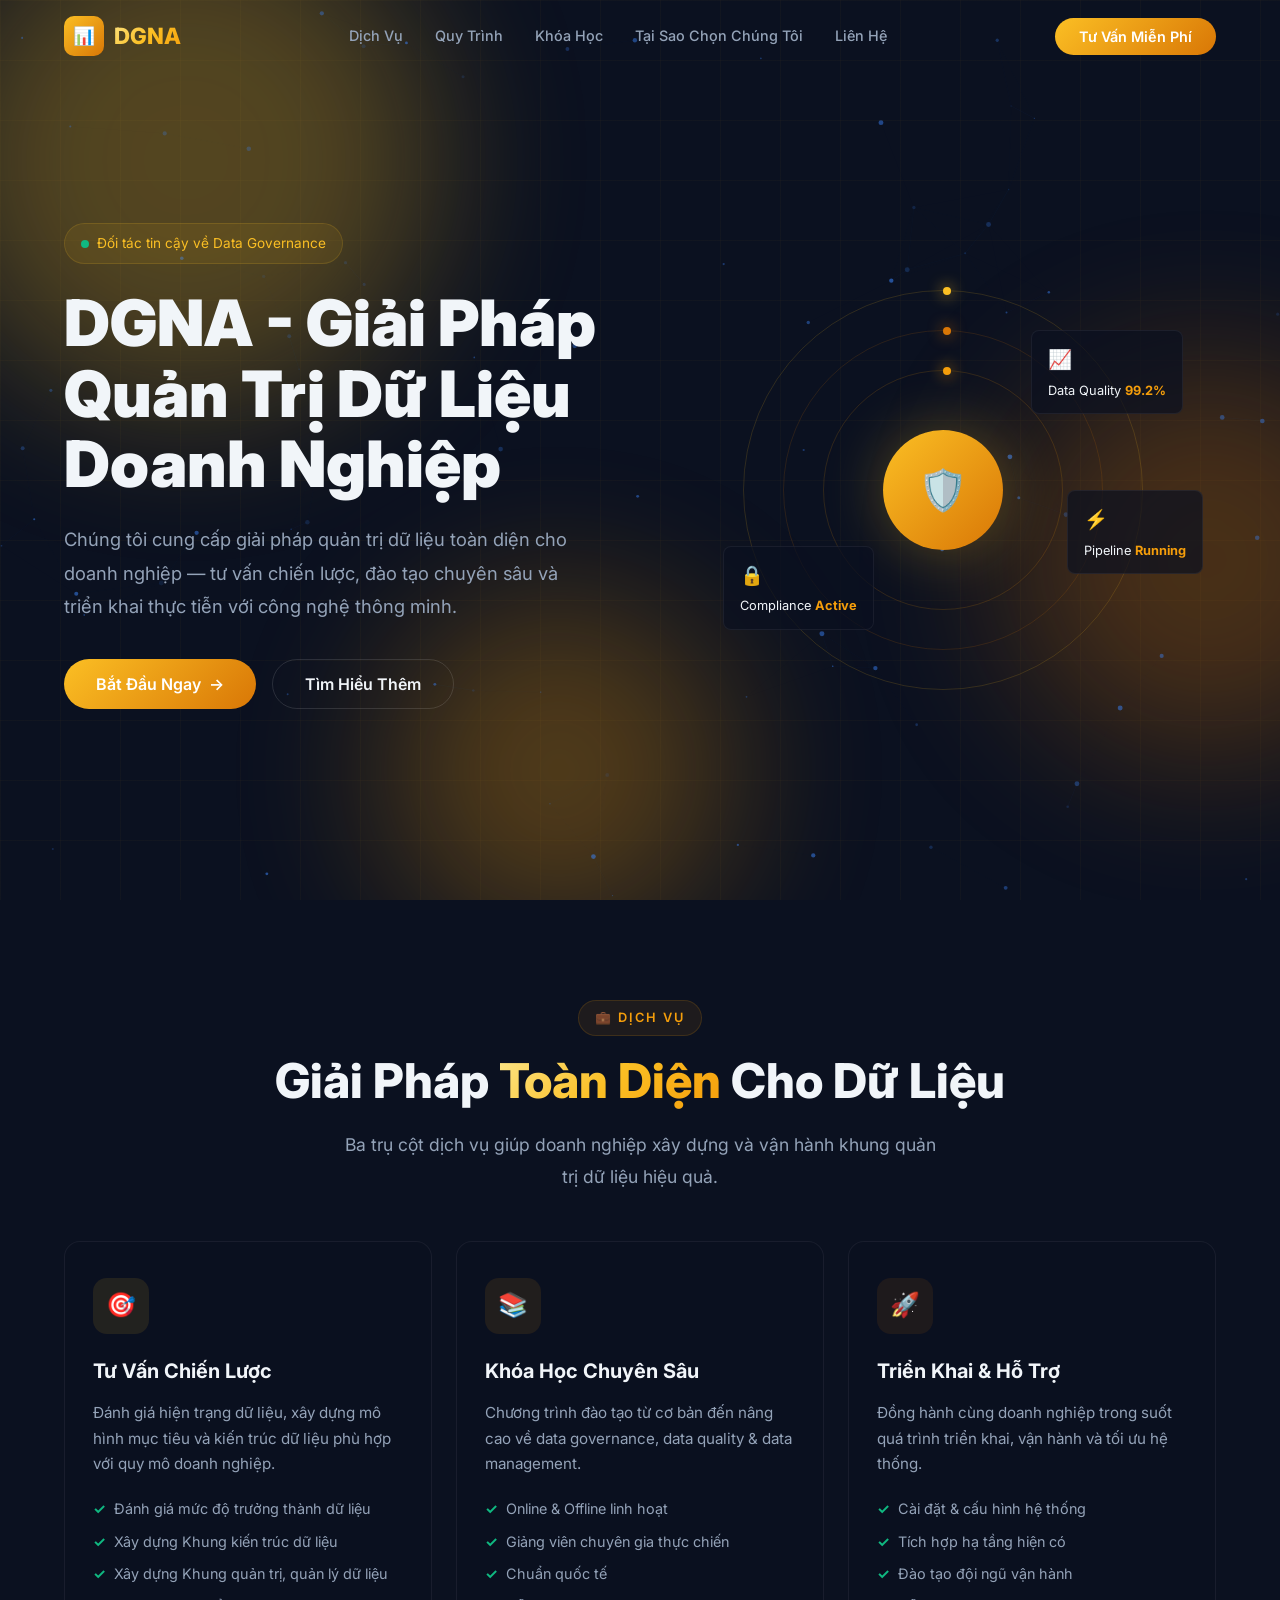
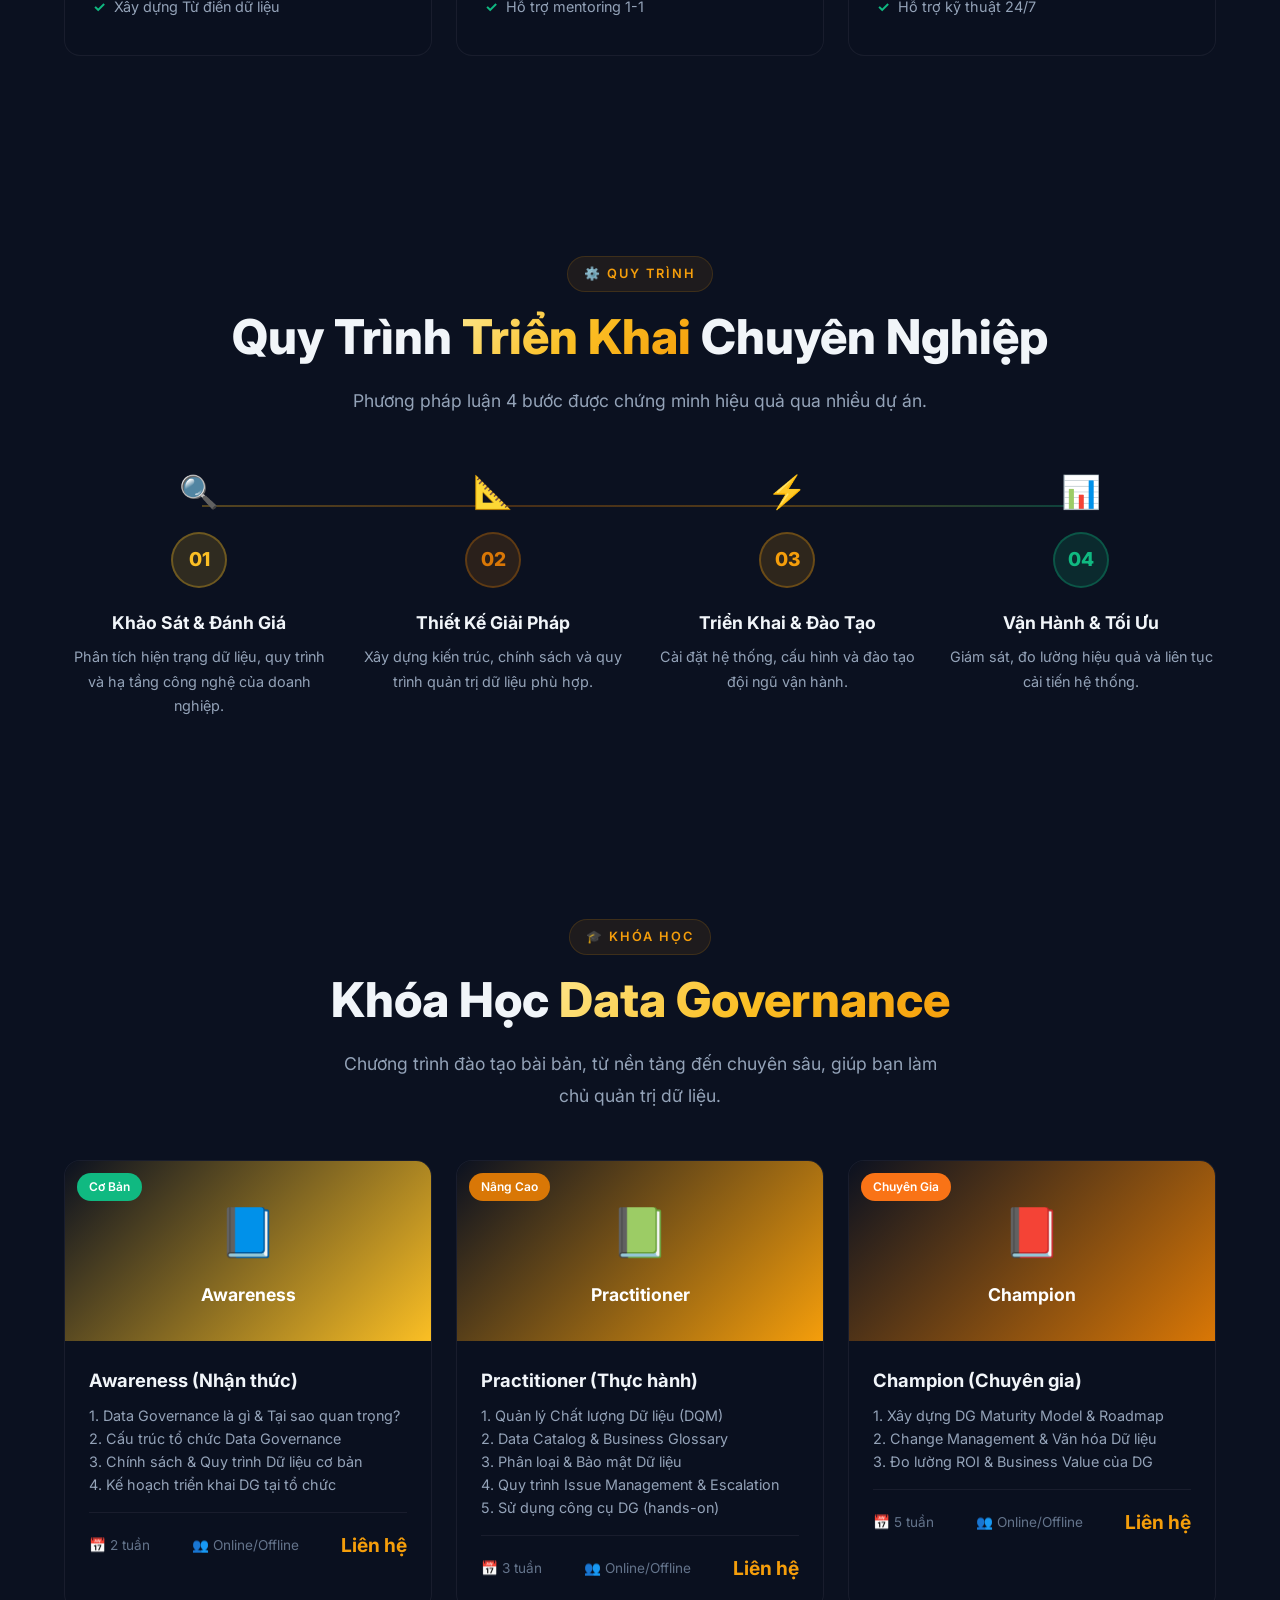
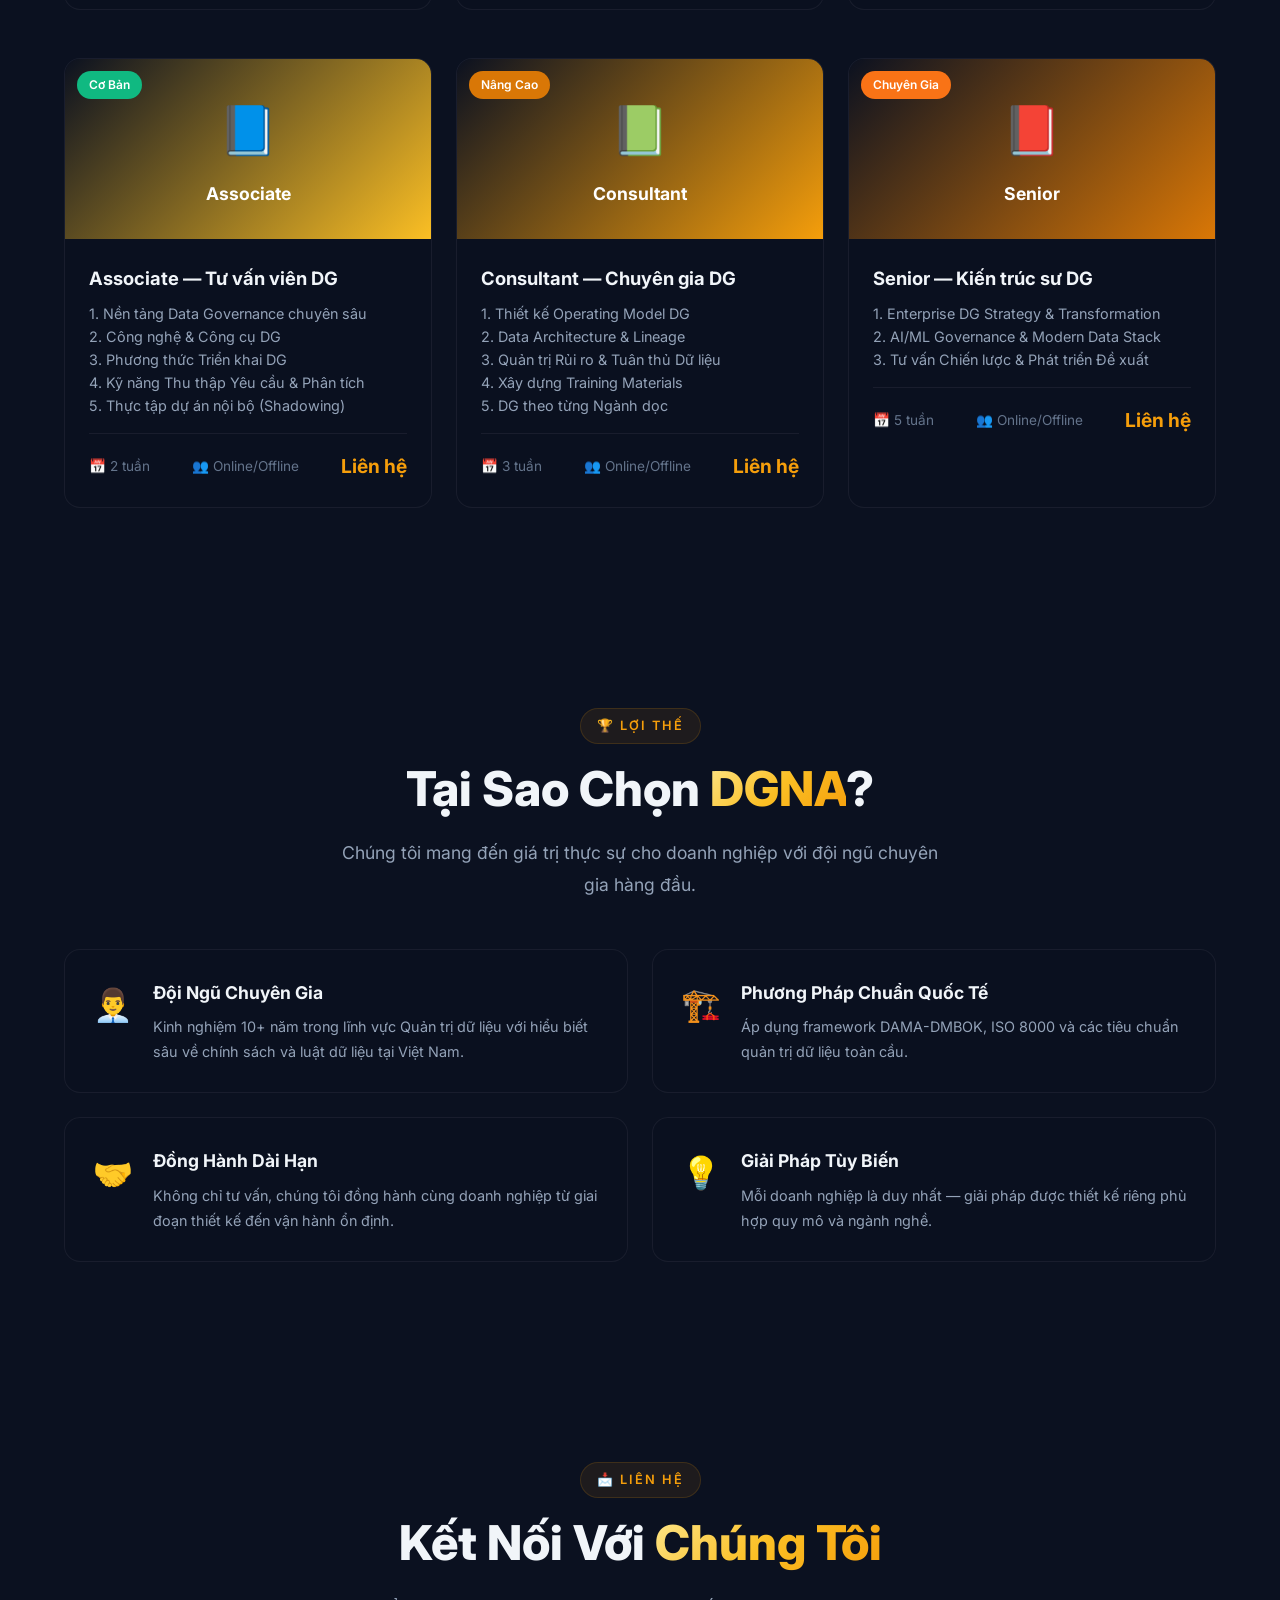
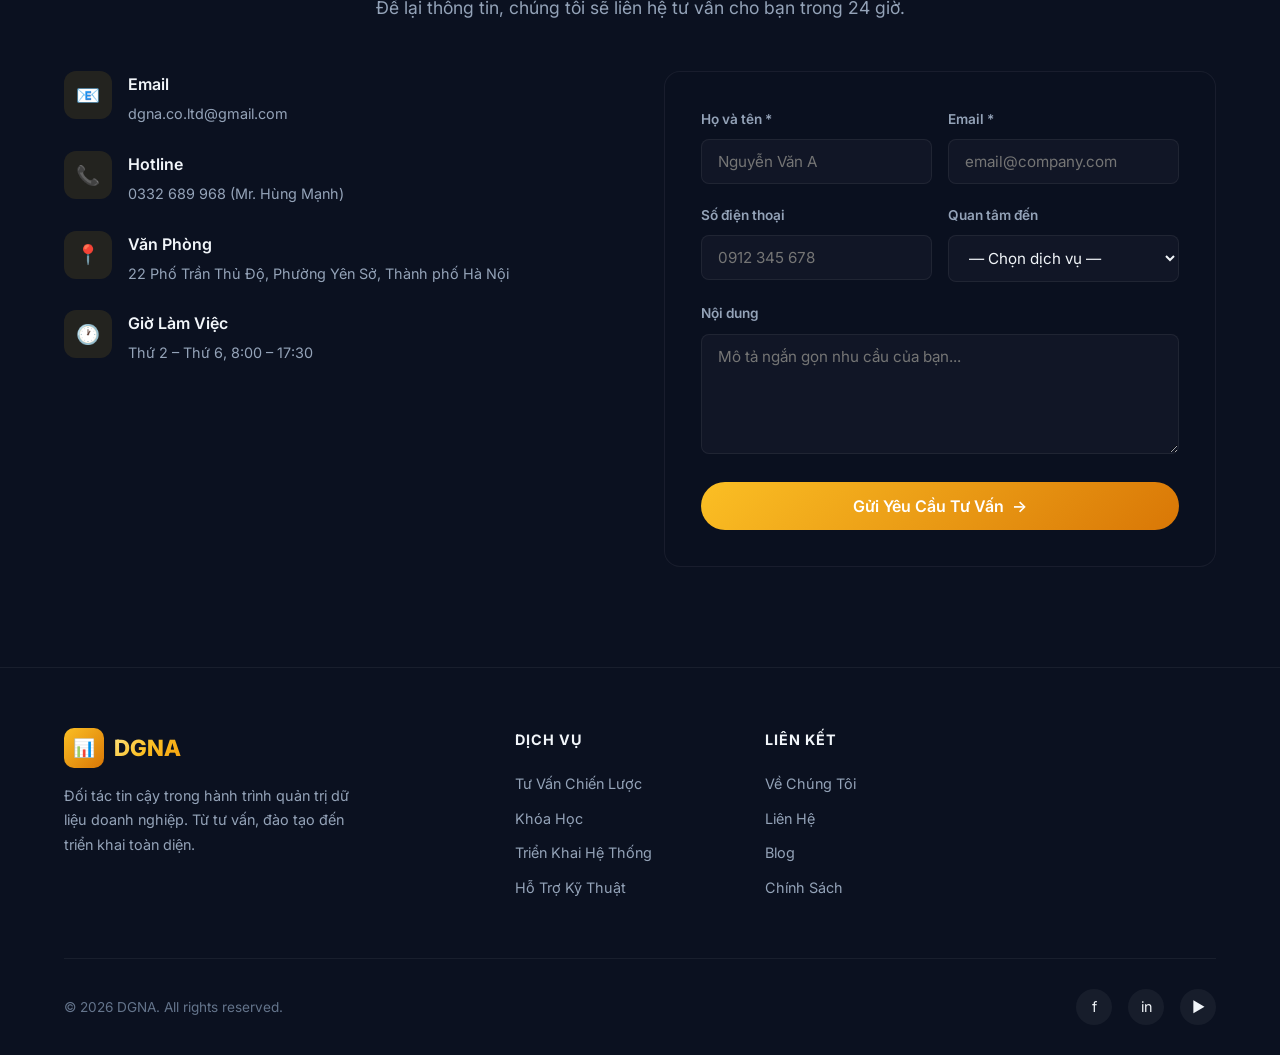
==== commit 70c8ab1d: "Update content" ====
--- a/index.html
+++ b/index.html
@@ -396,7 +396,7 @@
 </section> -->
 
 <!-- CTA -->
-<section class="section">
+<!-- <section class="section">
   <div class="container">
     <div class="cta-section reveal">
       <h2>Sẵn Sàng Xây Dựng <span class="highlight">Nền Tảng Dữ Liệu</span>?</h2>
@@ -407,7 +407,7 @@
       </div>
     </div>
   </div>
-</section>
+</section> -->
 
 <!-- Contact -->
 <section class="section" id="contact">
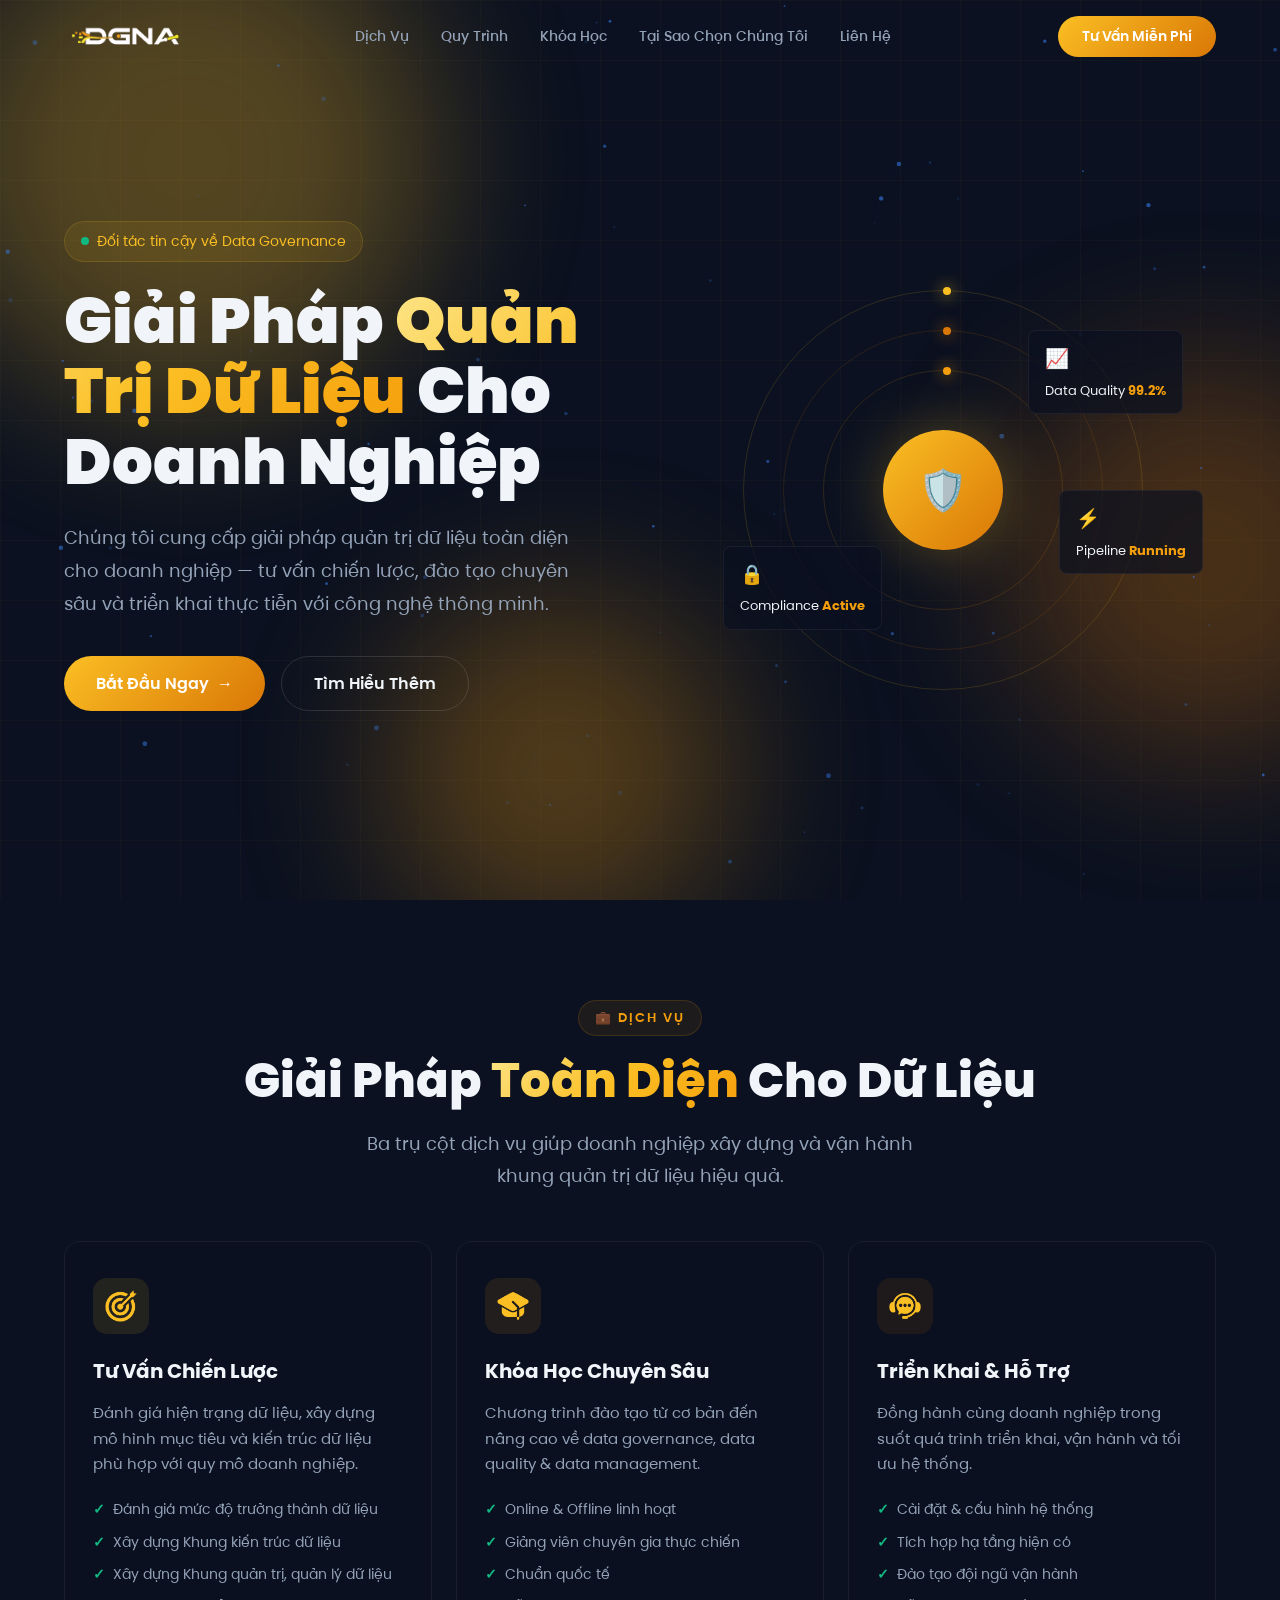
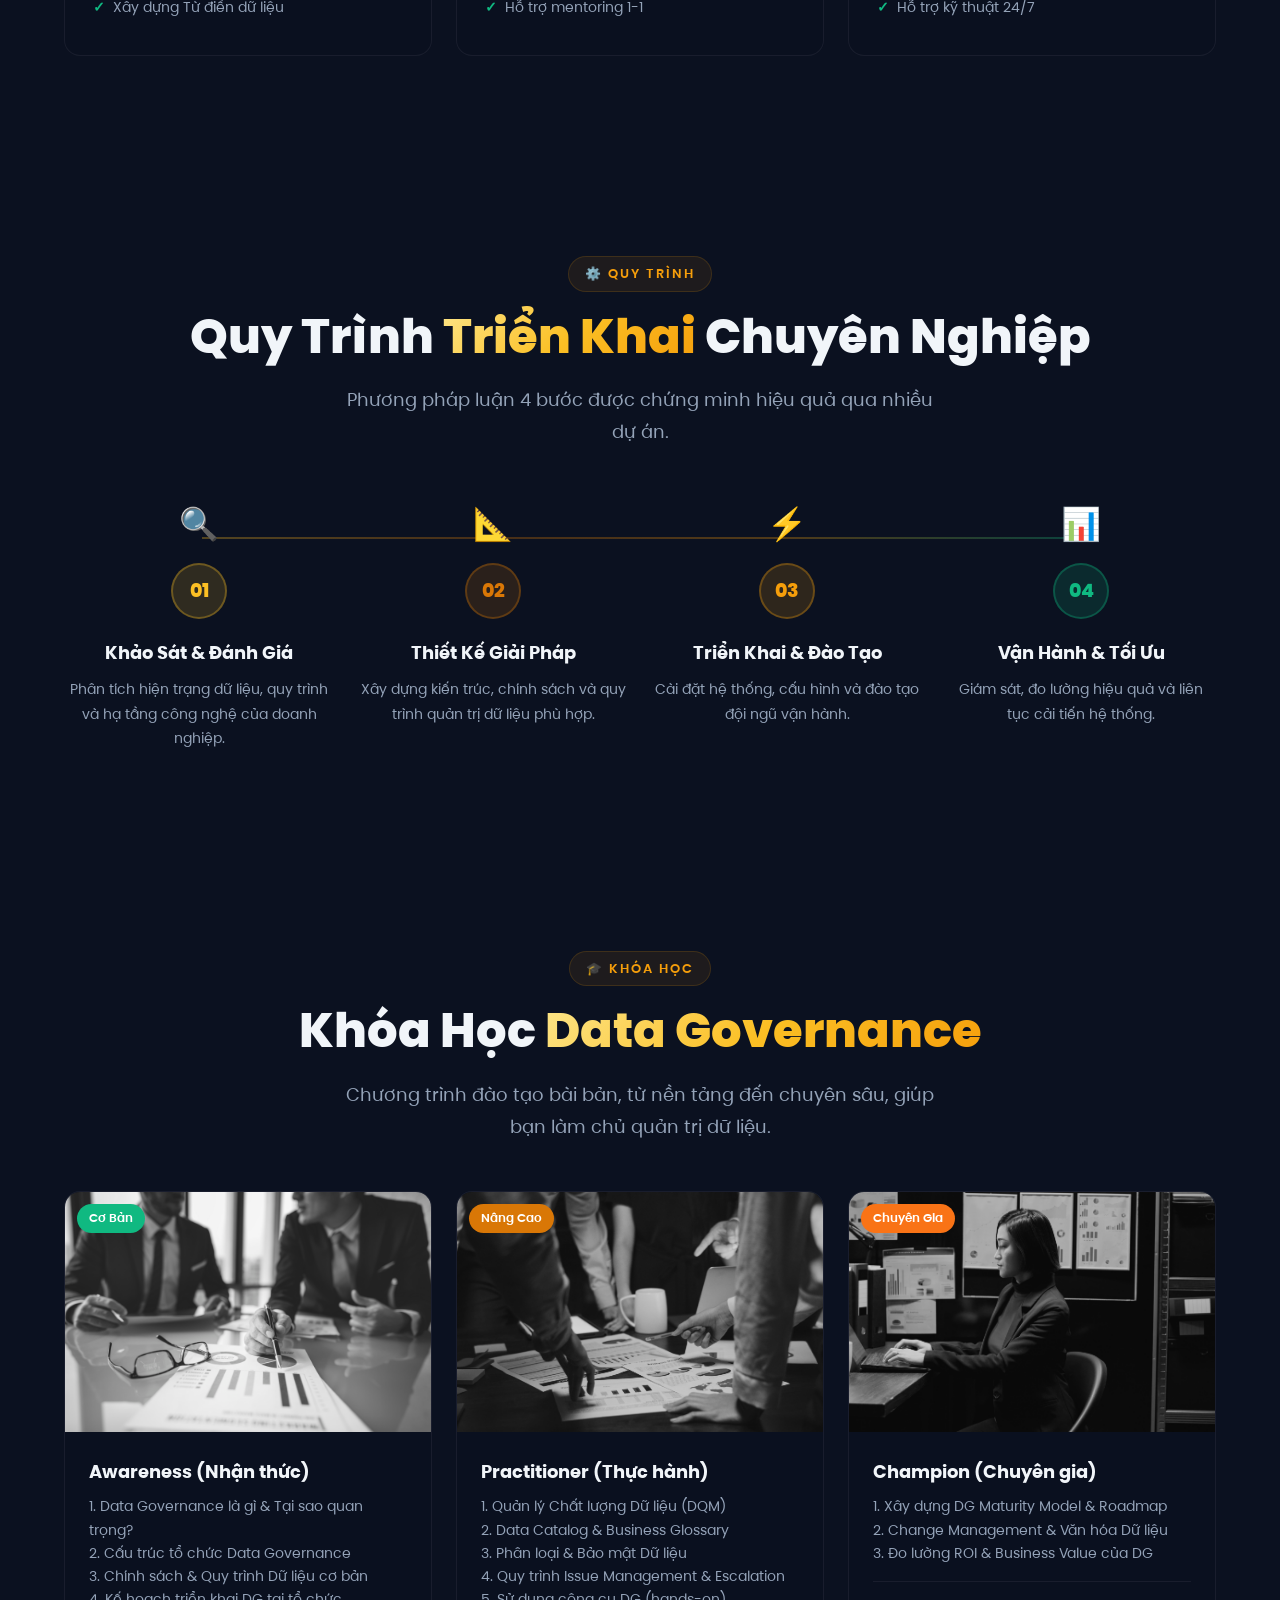
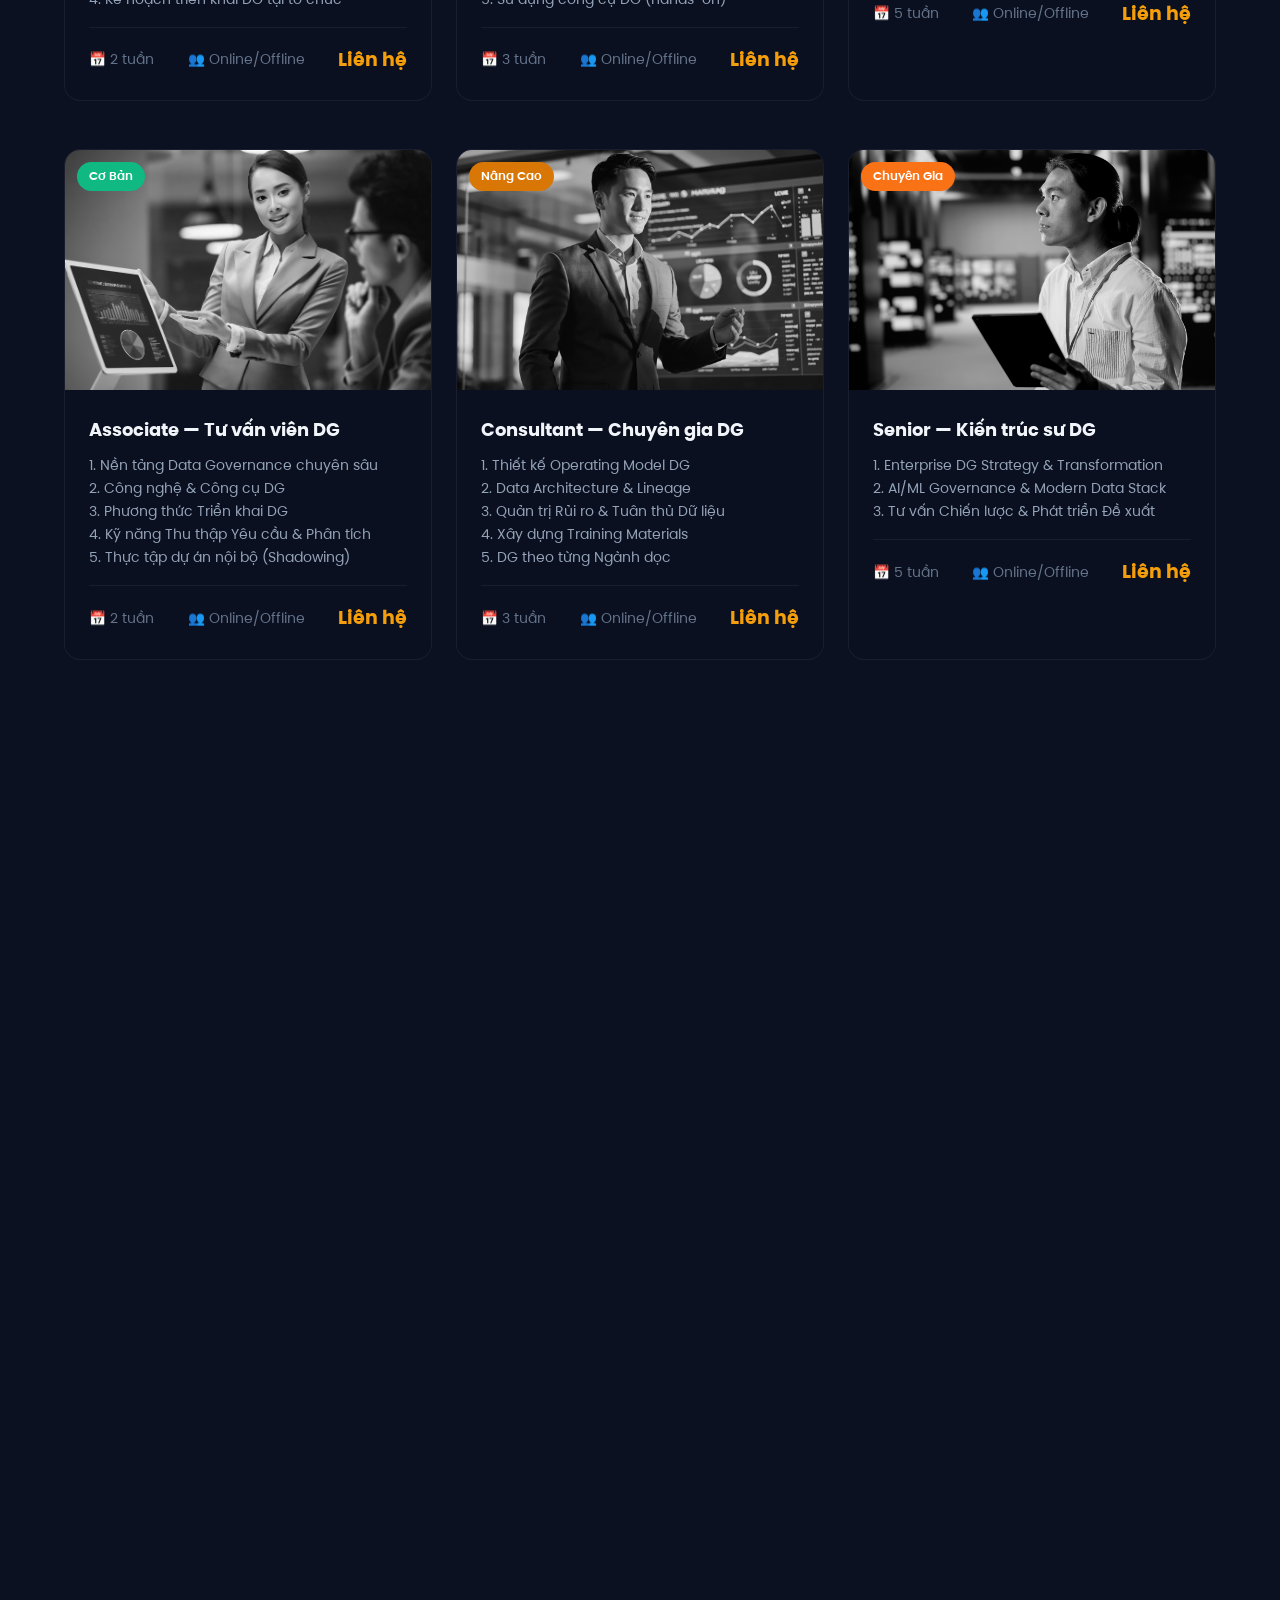
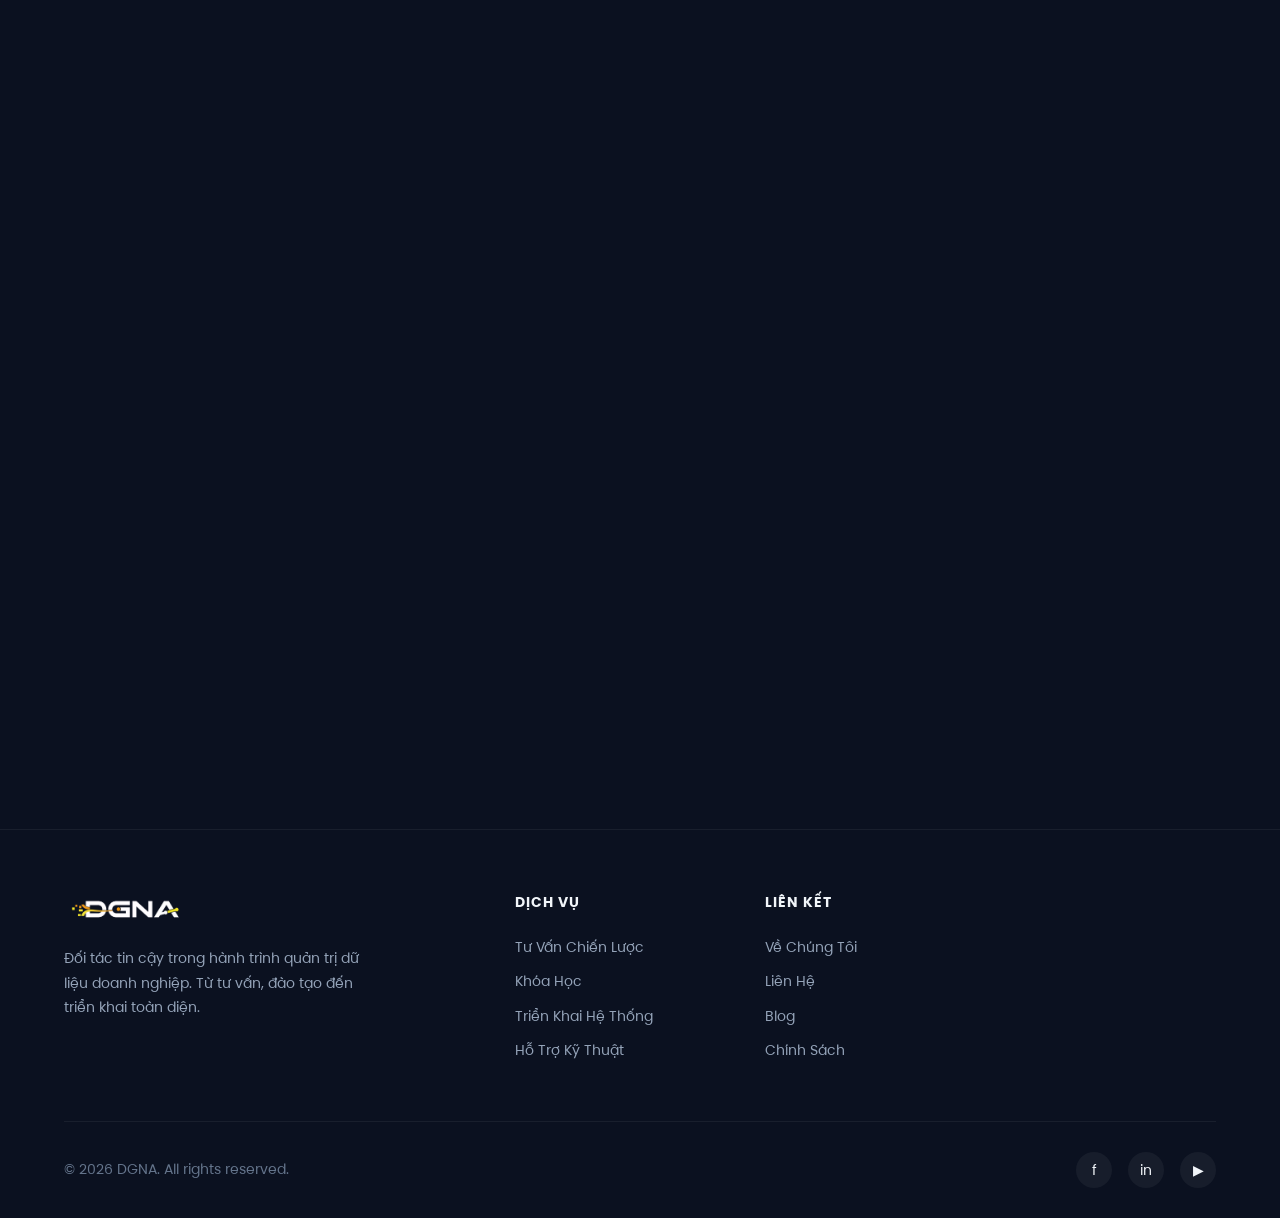
==== commit facb5079: "thay logo dgna" ====
--- a/index.html
+++ b/index.html
@@ -1,362 +1,391 @@
 <!DOCTYPE html>
 <html lang="vi">
+
 <head>
   <meta charset="UTF-8">
   <meta name="viewport" content="width=device-width, initial-scale=1.0">
-  <meta name="description" content="DGNA - Nền tảng tư vấn và triển khai Data Governance hàng đầu Việt Nam. Khóa học, tư vấn chiến lược và hỗ trợ triển khai khung quản trị dữ liệu cho doanh nghiệp.">
+  <meta name="description"
+    content="DGNA - Nền tảng tư vấn và triển khai Data Governance hàng đầu Việt Nam. Khóa học, tư vấn chiến lược và hỗ trợ triển khai khung quản trị dữ liệu cho doanh nghiệp.">
   <meta name="keywords" content="Data Governance, Quản trị dữ liệu, Khung dữ liệu, Tư vấn dữ liệu, Khóa học Data">
   <title>DGNA | Giải Pháp Quản Trị Dữ Liệu Doanh Nghiệp</title>
   <link rel="stylesheet" href="style.css">
-  <link rel="icon" href="data:image/svg+xml,<svg xmlns='http://www.w3.org/2000/svg' viewBox='0 0 100 100'><text y='.9em' font-size='90'>📊</text></svg>">
+  <link rel="icon"
+    href="data:image/svg+xml,<svg xmlns='http://www.w3.org/2000/svg' viewBox='0 0 100 100'><text y='.9em' font-size='90'>📊</text></svg>">
 </head>
+
 <body>
 
-<!-- Background Effects -->
-<div class="bg-grid"></div>
-<div class="bg-orbs"><div class="bg-orb"></div><div class="bg-orb"></div><div class="bg-orb"></div></div>
-<canvas id="particles-canvas"></canvas>
-
-<!-- Navbar -->
-<nav class="navbar" id="navbar">
-  <div class="container">
-    <a href="#" class="nav-logo">
-      <div class="logo-icon">📊</div>
-      <span>DGNA</span>
-    </a>
-    <div class="nav-links" id="navLinks">
-      <a href="#services">Dịch Vụ</a>
-      <a href="#process">Quy Trình</a>
-      <a href="#courses">Khóa Học</a>
-      <a href="#why-us">Tại Sao Chọn Chúng Tôi</a>
-      <a href="#contact">Liên Hệ</a>
-    </div>
-    <button class="nav-cta" onclick="document.getElementById('contact').scrollIntoView({behavior:'smooth'})">Tư Vấn Miễn Phí</button>
-    <button class="nav-toggle" id="navToggle" aria-label="Menu">
-      <span></span><span></span><span></span>
-    </button>
+  <!-- Background Effects -->
+  <div class="bg-grid"></div>
+  <div class="bg-orbs">
+    <div class="bg-orb"></div>
+    <div class="bg-orb"></div>
+    <div class="bg-orb"></div>
   </div>
-</nav>
-
-<!-- Hero -->
-<section class="hero" id="hero">
-  <div class="container">
-    <div class="hero-content">
-      <div class="hero-badge"><span class="dot"></span> Đối tác tin cậy về Data Governance</div>
-      <h1>DGNA - Giải Pháp Quản Trị Dữ Liệu Doanh Nghiệp</h1>
-      <p class="hero-desc">Chúng tôi cung cấp giải pháp quản trị dữ liệu toàn diện cho doanh nghiệp — tư vấn chiến lược, đào tạo chuyên sâu và triển khai thực tiễn với công nghệ thông minh.</p>
-      <div class="hero-actions">
-        <button class="btn-primary" onclick="document.getElementById('contact').scrollIntoView({behavior:'smooth'})">
-          Bắt Đầu Ngay <span>→</span>
-        </button>
-        <button class="btn-secondary" onclick="document.getElementById('services').scrollIntoView({behavior:'smooth'})">
-          Tìm Hiểu Thêm
-        </button>
-      </div>
-      <div class="hero-stats">
-        <!-- <div class="stat-item"><h3 id="counter1">0+</h3><p>Doanh nghiệp tin tưởng</p></div>
+  <canvas id="particles-canvas"></canvas>
+
+  <!-- Navbar -->
+  <nav class="navbar" id="navbar">
+    <div class="container">
+      <a href="#" class="nav-logo">
+        <img src="Logo/Logo-2.png" alt="DGNA Logo" style="height: 40px; width: auto;">
+      </a>
+      <div class="nav-links" id="navLinks">
+        <a href="#services">Dịch Vụ</a>
+        <a href="#process">Quy Trình</a>
+        <a href="#courses">Khóa Học</a>
+        <a href="#why-us">Tại Sao Chọn Chúng Tôi</a>
+        <a href="#contact">Liên Hệ</a>
+      </div>
+      <button class="nav-cta" onclick="document.getElementById('contact').scrollIntoView({behavior:'smooth'})">Tư Vấn
+        Miễn Phí</button>
+      <button class="nav-toggle" id="navToggle" aria-label="Menu">
+        <span></span><span></span><span></span>
+      </button>
+    </div>
+  </nav>
+
+  <!-- Hero -->
+  <section class="hero" id="hero">
+    <div class="container">
+      <div class="hero-content">
+        <div class="hero-badge"><span class="dot"></span> Đối tác tin cậy về Data Governance</div>
+        <h1 class="section-title">Giải Pháp <span class="highlight">Quản Trị Dữ Liệu</span> Cho Doanh Nghiệp</h1>
+        <p class="hero-desc">Chúng tôi cung cấp giải pháp quản trị dữ liệu toàn diện cho doanh nghiệp — tư vấn chiến
+          lược, đào tạo chuyên sâu và triển khai thực tiễn với công nghệ thông minh.</p>
+        <div class="hero-actions">
+          <button class="btn-primary" onclick="document.getElementById('contact').scrollIntoView({behavior:'smooth'})">
+            Bắt Đầu Ngay <span>→</span>
+          </button>
+          <button class="btn-secondary"
+            onclick="document.getElementById('services').scrollIntoView({behavior:'smooth'})">
+            Tìm Hiểu Thêm
+          </button>
+        </div>
+        <div class="hero-stats">
+          <!-- <div class="stat-item"><h3 id="counter1">0+</h3><p>Doanh nghiệp tin tưởng</p></div>
         <div class="stat-item"><h3 id="counter2">0+</h3><p>Dự án hoàn thành</p></div>
         <div class="stat-item"><h3 id="counter3">0%</h3><p>Khách hàng hài lòng</p></div> -->
-      </div>
-    </div>
-    <div class="hero-visual">
-      <div class="data-sphere">
-        <div class="sphere-ring"></div>
-        <div class="sphere-ring"></div>
-        <div class="sphere-ring"></div>
-        <div class="sphere-core">🛡️</div>
-        <div class="floating-card"><div class="fc-icon">📈</div><div>Data Quality <span class="fc-value">99.2%</span></div></div>
-        <div class="floating-card"><div class="fc-icon">🔒</div><div>Compliance <span class="fc-value">Active</span></div></div>
-        <div class="floating-card"><div class="fc-icon">⚡</div><div>Pipeline <span class="fc-value">Running</span></div></div>
-      </div>
-    </div>
-  </div>
-</section>
-
-<!-- Services -->
-<section class="section" id="services">
-  <div class="container">
-    <div class="text-center reveal">
-      <div class="section-label">💼 Dịch Vụ</div>
-      <h2 class="section-title">Giải Pháp <span class="highlight">Toàn Diện</span> Cho Dữ Liệu</h2>
-      <p class="section-desc mx-auto">Ba trụ cột dịch vụ giúp doanh nghiệp xây dựng và vận hành khung quản trị dữ liệu hiệu quả.</p>
-    </div>
-    <div class="services-grid">
-      <div class="service-card reveal">
-        <div class="service-icon">🎯</div>
-        <h3>Tư Vấn Chiến Lược</h3>
-        <p>Đánh giá hiện trạng dữ liệu, xây dựng mô hình mục tiêu và kiến trúc dữ liệu phù hợp với quy mô doanh nghiệp.</p>
-        <ul class="service-features">
-          <li><span class="check">✓</span> Đánh giá mức độ trưởng thành dữ liệu</li>
-          <li><span class="check">✓</span> Xây dựng Khung kiến trúc dữ liệu</li>
-          <li><span class="check">✓</span> Xây dựng Khung quản trị, quản lý dữ liệu</li>
-          <li><span class="check">✓</span> Xây dựng Từ điển dữ liệu</li>
-        </ul>
-      </div>
-      <div class="service-card reveal">
-        <div class="service-icon">📚</div>
-        <h3>Khóa Học Chuyên Sâu</h3>
-        <p>Chương trình đào tạo từ cơ bản đến nâng cao về data governance, data quality & data management.</p>
-        <ul class="service-features">
-          <li><span class="check">✓</span> Online & Offline linh hoạt</li>
-          <li><span class="check">✓</span> Giảng viên chuyên gia thực chiến</li>
-          <li><span class="check">✓</span> Chuẩn quốc tế</li>
-          <li><span class="check">✓</span> Hỗ trợ mentoring 1-1</li>
-        </ul>
-      </div>
-      <div class="service-card reveal">
-        <div class="service-icon">🚀</div>
-        <h3>Triển Khai & Hỗ Trợ</h3>
-        <p>Đồng hành cùng doanh nghiệp trong suốt quá trình triển khai, vận hành và tối ưu hệ thống.</p>
-        <ul class="service-features">
-          <li><span class="check">✓</span> Cài đặt & cấu hình hệ thống</li>
-          <li><span class="check">✓</span> Tích hợp hạ tầng hiện có</li>
-          <li><span class="check">✓</span> Đào tạo đội ngũ vận hành</li>
-          <li><span class="check">✓</span> Hỗ trợ kỹ thuật 24/7</li>
-        </ul>
-      </div>
-    </div>
-  </div>
-</section>
-
-<!-- Process -->
-<section class="section" id="process">
-  <div class="container">
-    <div class="text-center reveal">
-      <div class="section-label">⚙️ Quy Trình</div>
-      <h2 class="section-title">Quy Trình <span class="highlight">Triển Khai</span> Chuyên Nghiệp</h2>
-      <p class="section-desc mx-auto">Phương pháp luận 4 bước được chứng minh hiệu quả qua nhiều dự án.</p>
-    </div>
-    <div class="process-timeline">
-      <div class="process-step reveal">
-        <div class="step-icon">🔍</div>
-        <div class="step-number">01</div>
-        <h3>Khảo Sát & Đánh Giá</h3>
-        <p>Phân tích hiện trạng dữ liệu, quy trình và hạ tầng công nghệ của doanh nghiệp.</p>
-      </div>
-      <div class="process-step reveal">
-        <div class="step-icon">📐</div>
-        <div class="step-number">02</div>
-        <h3>Thiết Kế Giải Pháp</h3>
-        <p>Xây dựng kiến trúc, chính sách và quy trình quản trị dữ liệu phù hợp.</p>
-      </div>
-      <div class="process-step reveal">
-        <div class="step-icon">⚡</div>
-        <div class="step-number">03</div>
-        <h3>Triển Khai & Đào Tạo</h3>
-        <p>Cài đặt hệ thống, cấu hình và đào tạo đội ngũ vận hành.</p>
-      </div>
-      <div class="process-step reveal">
-        <div class="step-icon">📊</div>
-        <div class="step-number">04</div>
-        <h3>Vận Hành & Tối Ưu</h3>
-        <p>Giám sát, đo lường hiệu quả và liên tục cải tiến hệ thống.</p>
-      </div>
-    </div>
-  </div>
-</section>
-
-<!-- Courses -->
-<section class="section" id="courses">
-  <div class="container">
-    <div class="text-center reveal">
-      <div class="section-label">🎓 Khóa Học</div>
-      <h2 class="section-title">Khóa Học <span class="highlight">Data Governance</span></h2>
-      <p class="section-desc mx-auto">Chương trình đào tạo bài bản, từ nền tảng đến chuyên sâu, giúp bạn làm chủ quản trị dữ liệu.</p>
-    </div>
-    
-    <div class="courses-grid">
-      <div class="course-card reveal">
-        <div class="course-img" style="background: linear-gradient(135deg, #0b1120, #fbbf24); display:flex; align-items:center; justify-content:center;">
-          <div style="text-align:center; color:#fff; padding:20px;">
-            <div style="font-size:3rem; margin-bottom:8px;">📘</div>
-            <div style="font-size:1.1rem; font-weight:700;">Awareness</div>
-          </div>
-          <span class="course-badge beginner">Cơ Bản</span>
-        </div>
-        <div class="course-body">
-          <h3>Awareness (Nhận thức)</h3>
-          <p>1. Data Governance là gì & Tại sao quan trọng?
-          <br>2. Cấu trúc tổ chức Data Governance
-          <br>3. Chính sách & Quy trình Dữ liệu cơ bản
-          <br>4. Kế hoạch triển khai DG tại tổ chức
-          </p>
-          <div class="course-meta">
-            <span>📅 2 tuần</span>
-            <span>👥 Online/Offline</span>
-            <span class="course-price">Liên hệ</span>
-          </div>
-        </div>
-      </div>
-      <div class="course-card reveal">
-        <div class="course-img" style="background: linear-gradient(135deg, #0b1120, #f59e0b); display:flex; align-items:center; justify-content:center;">
-          <div style="text-align:center; color:#fff; padding:20px;">
-            <div style="font-size:3rem; margin-bottom:8px;">📗</div>
-            <div style="font-size:1.1rem; font-weight:700;">Practitioner</div>
-          </div>
-          <span class="course-badge advanced">Nâng Cao</span>
-        </div>
-        <div class="course-body">
-          <h3>Practitioner (Thực hành)</h3>
-          <p>1. Quản lý Chất lượng Dữ liệu (DQM)
-          <br>2. Data Catalog & Business Glossary
-          <br>3. Phân loại & Bảo mật Dữ liệu
-          <br>4. Quy trình Issue Management & Escalation
-          <br>5. Sử dụng công cụ DG (hands-on)
-          </p>
-          <div class="course-meta">
-            <span>📅 3 tuần</span>
-            <span>👥 Online/Offline</span>
-            <span class="course-price">Liên hệ</span>
-          </div>
-        </div>
-      </div>
-      <div class="course-card reveal">
-        <div class="course-img" style="background: linear-gradient(135deg, #0b1120, #d97706); display:flex; align-items:center; justify-content:center;">
-          <div style="text-align:center; color:#fff; padding:20px;">
-            <div style="font-size:3rem; margin-bottom:8px;">📕</div>
-            <div style="font-size:1.1rem; font-weight:700;">Champion</div>
-          </div>
-          <span class="course-badge expert">Chuyên Gia</span>
-        </div>
-        <div class="course-body">
-          <h3>Champion (Chuyên gia)</h3>
-          <p>1. Xây dựng DG Maturity Model & Roadmap
-          <br>2. Change Management & Văn hóa Dữ liệu
-          <br>3. Đo lường ROI & Business Value của DG
-          </p>
-          <div class="course-meta">
-            <span>📅 5 tuần</span>
-            <span>👥 Online/Offline</span>
-            <span class="course-price">Liên hệ</span>
-          </div>
-        </div>
-      </div>
-    </div>
-
-    <div class="courses-grid">
-      <div class="course-card reveal">
-        <div class="course-img" style="background: linear-gradient(135deg, #0b1120, #fbbf24); display:flex; align-items:center; justify-content:center;">
-          <div style="text-align:center; color:#fff; padding:20px;">
-            <div style="font-size:3rem; margin-bottom:8px;">📘</div>
-            <div style="font-size:1.1rem; font-weight:700;">Associate</div>
-          </div>
-          <span class="course-badge beginner">Cơ Bản</span>
-        </div>
-        <div class="course-body">
-          <h3>Associate — Tư vấn viên DG</h3>
-          <p>1. Nền tảng Data Governance chuyên sâu
-          <br>2. Công nghệ & Công cụ DG
-          <br>3. Phương thức Triển khai DG
-          <br>4. Kỹ năng Thu thập Yêu cầu & Phân tích
-          <br>5. Thực tập dự án nội bộ (Shadowing)
-          </p>
-          <div class="course-meta">
-            <span>📅 2 tuần</span>
-            <span>👥 Online/Offline</span>
-            <span class="course-price">Liên hệ</span>
-          </div>
-        </div>
-      </div>
-      <div class="course-card reveal">
-        <div class="course-img" style="background: linear-gradient(135deg, #0b1120, #f59e0b); display:flex; align-items:center; justify-content:center;">
-          <div style="text-align:center; color:#fff; padding:20px;">
-            <div style="font-size:3rem; margin-bottom:8px;">📗</div>
-            <div style="font-size:1.1rem; font-weight:700;">Consultant</div>
-          </div>
-          <span class="course-badge advanced">Nâng Cao</span>
-        </div>
-        <div class="course-body">
-          <h3>Consultant — Chuyên gia DG</h3>
-          <p>1. Thiết kế Operating Model DG
-          <br>2. Data Architecture & Lineage
-          <br>3. Quản trị Rủi ro & Tuân thủ Dữ liệu
-          <br>4. Xây dựng Training Materials
-          <br>5. DG theo từng Ngành dọc
-          </p>
-          <div class="course-meta">
-            <span>📅 3 tuần</span>
-            <span>👥 Online/Offline</span>
-            <span class="course-price">Liên hệ</span>
-          </div>
-        </div>
-      </div>
-      <div class="course-card reveal">
-        <div class="course-img" style="background: linear-gradient(135deg, #0b1120, #d97706); display:flex; align-items:center; justify-content:center;">
-          <div style="text-align:center; color:#fff; padding:20px;">
-            <div style="font-size:3rem; margin-bottom:8px;">📕</div>
-            <div style="font-size:1.1rem; font-weight:700;">Senior</div>
-          </div>
-          <span class="course-badge expert">Chuyên Gia</span>
-        </div>
-        <div class="course-body">
-          <h3>Senior — Kiến trúc sư DG</h3>
-          <p>1. Enterprise DG Strategy & Transformation
-          <br>2. AI/ML Governance & Modern Data Stack
-          <br>3. Tư vấn Chiến lược & Phát triển Đề xuất
-          </p>
-          <div class="course-meta">
-            <span>📅 5 tuần</span>
-            <span>👥 Online/Offline</span>
-            <span class="course-price">Liên hệ</span>
-          </div>
-        </div>
-      </div>
-    </div>
-
-  </div>
-</section>
-
-<!-- Why Us -->
-<section class="section" id="why-us">
-  <div class="container">
-    <div class="text-center reveal">
-      <div class="section-label">🏆 Lợi Thế</div>
-      <h2 class="section-title">Tại Sao Chọn <span class="highlight">DGNA</span>?</h2>
-      <p class="section-desc mx-auto">Chúng tôi mang đến giá trị thực sự cho doanh nghiệp với đội ngũ chuyên gia hàng đầu.</p>
-    </div>
-    <div class="why-grid">
-      <div class="why-card reveal">
-        <div class="why-icon">👨‍💼</div>
-        <div>
-          <h3>Đội Ngũ Chuyên Gia</h3>
-          <p>Kinh nghiệm 10+ năm trong lĩnh vực Quản trị dữ liệu với hiểu biết sâu về chính sách và luật dữ liệu tại Việt Nam.</p>
-        </div>
-      </div>
-      <div class="why-card reveal">
-        <div class="why-icon">🏗️</div>
-        <div>
-          <h3>Phương Pháp Chuẩn Quốc Tế</h3>
-          <p>Áp dụng framework DAMA-DMBOK, ISO 8000 và các tiêu chuẩn quản trị dữ liệu toàn cầu.</p>
-        </div>
-      </div>
-      <div class="why-card reveal">
-        <div class="why-icon">🤝</div>
-        <div>
-          <h3>Đồng Hành Dài Hạn</h3>
-          <p>Không chỉ tư vấn, chúng tôi đồng hành cùng doanh nghiệp từ giai đoạn thiết kế đến vận hành ổn định.</p>
-        </div>
-      </div>
-      <div class="why-card reveal">
-        <div class="why-icon">💡</div>
-        <div>
-          <h3>Giải Pháp Tùy Biến</h3>
-          <p>Mỗi doanh nghiệp là duy nhất — giải pháp được thiết kế riêng phù hợp quy mô và ngành nghề.</p>
-        </div>
-      </div>
-    </div>
-
-    <!-- Stats -->
-    <!-- <div class="stats-bar reveal">
+        </div>
+      </div>
+      <div class="hero-visual">
+        <div class="data-sphere">
+          <div class="sphere-ring"></div>
+          <div class="sphere-ring"></div>
+          <div class="sphere-ring"></div>
+          <div class="sphere-core">🛡️</div>
+          <div class="floating-card">
+            <div class="fc-icon">📈</div>
+            <div>Data Quality <span class="fc-value">99.2%</span></div>
+          </div>
+          <div class="floating-card">
+            <div class="fc-icon">🔒</div>
+            <div>Compliance <span class="fc-value">Active</span></div>
+          </div>
+          <div class="floating-card">
+            <div class="fc-icon">⚡</div>
+            <div>Pipeline <span class="fc-value">Running</span></div>
+          </div>
+        </div>
+      </div>
+    </div>
+  </section>
+
+  <!-- Services -->
+  <section class="section" id="services">
+    <div class="container">
+      <div class="text-center reveal">
+        <div class="section-label">💼 Dịch Vụ</div>
+        <h2 class="section-title">Giải Pháp <span class="highlight">Toàn Diện</span> Cho Dữ Liệu</h2>
+        <p class="section-desc mx-auto">Ba trụ cột dịch vụ giúp doanh nghiệp xây dựng và vận hành khung quản trị dữ liệu
+          hiệu quả.</p>
+      </div>
+      <div class="services-grid">
+        <div class="service-card reveal">
+          <div class="service-icon">
+            <div style="width: 32px; height: 32px; overflow: hidden;">
+              <img src="Icon/15.png" alt="icon"
+                style="width: 32px; height: 32px; transform: translateX(-32px); filter: drop-shadow(32px 0 0 #fbbf24);">
+            </div>
+          </div>
+          <h3>Tư Vấn Chiến Lược</h3>
+          <p>Đánh giá hiện trạng dữ liệu, xây dựng mô hình mục tiêu và kiến trúc dữ liệu phù hợp với quy mô doanh
+            nghiệp.</p>
+          <ul class="service-features">
+            <li><span class="check">✓</span> Đánh giá mức độ trưởng thành dữ liệu</li>
+            <li><span class="check">✓</span> Xây dựng Khung kiến trúc dữ liệu</li>
+            <li><span class="check">✓</span> Xây dựng Khung quản trị, quản lý dữ liệu</li>
+            <li><span class="check">✓</span> Xây dựng Từ điển dữ liệu</li>
+          </ul>
+        </div>
+        <div class="service-card reveal">
+          <div class="service-icon">
+            <div style="width: 32px; height: 32px; overflow: hidden;">
+              <img src="Icon/14.png" alt="icon"
+                style="width: 32px; height: 32px; transform: translateX(-32px); filter: drop-shadow(32px 0 0 #fbbf24);">
+            </div>
+          </div>
+          <h3>Khóa Học Chuyên Sâu</h3>
+          <p>Chương trình đào tạo từ cơ bản đến nâng cao về data governance, data quality & data management.</p>
+          <ul class="service-features">
+            <li><span class="check">✓</span> Online & Offline linh hoạt</li>
+            <li><span class="check">✓</span> Giảng viên chuyên gia thực chiến</li>
+            <li><span class="check">✓</span> Chuẩn quốc tế</li>
+            <li><span class="check">✓</span> Hỗ trợ mentoring 1-1</li>
+          </ul>
+        </div>
+        <div class="service-card reveal">
+          <div class="service-icon">
+            <div style="width: 32px; height: 32px; overflow: hidden;">
+              <img src="Icon/13.png" alt="icon"
+                style="width: 32px; height: 32px; transform: translateX(-32px); filter: drop-shadow(32px 0 0 #fbbf24);">
+            </div>
+          </div>
+          <h3>Triển Khai & Hỗ Trợ</h3>
+          <p>Đồng hành cùng doanh nghiệp trong suốt quá trình triển khai, vận hành và tối ưu hệ thống.</p>
+          <ul class="service-features">
+            <li><span class="check">✓</span> Cài đặt & cấu hình hệ thống</li>
+            <li><span class="check">✓</span> Tích hợp hạ tầng hiện có</li>
+            <li><span class="check">✓</span> Đào tạo đội ngũ vận hành</li>
+            <li><span class="check">✓</span> Hỗ trợ kỹ thuật 24/7</li>
+          </ul>
+        </div>
+      </div>
+    </div>
+  </section>
+
+  <!-- Process -->
+  <section class="section" id="process">
+    <div class="container">
+      <div class="text-center reveal">
+        <div class="section-label">⚙️ Quy Trình</div>
+        <h2 class="section-title">Quy Trình <span class="highlight">Triển Khai</span> Chuyên Nghiệp</h2>
+        <p class="section-desc mx-auto">Phương pháp luận 4 bước được chứng minh hiệu quả qua nhiều dự án.</p>
+      </div>
+      <div class="process-timeline">
+        <div class="process-step reveal">
+          <div class="step-icon">🔍</div>
+          <div class="step-number">01</div>
+          <h3>Khảo Sát & Đánh Giá</h3>
+          <p>Phân tích hiện trạng dữ liệu, quy trình và hạ tầng công nghệ của doanh nghiệp.</p>
+        </div>
+        <div class="process-step reveal">
+          <div class="step-icon">📐</div>
+          <div class="step-number">02</div>
+          <h3>Thiết Kế Giải Pháp</h3>
+          <p>Xây dựng kiến trúc, chính sách và quy trình quản trị dữ liệu phù hợp.</p>
+        </div>
+        <div class="process-step reveal">
+          <div class="step-icon">⚡</div>
+          <div class="step-number">03</div>
+          <h3>Triển Khai & Đào Tạo</h3>
+          <p>Cài đặt hệ thống, cấu hình và đào tạo đội ngũ vận hành.</p>
+        </div>
+        <div class="process-step reveal">
+          <div class="step-icon">📊</div>
+          <div class="step-number">04</div>
+          <h3>Vận Hành & Tối Ưu</h3>
+          <p>Giám sát, đo lường hiệu quả và liên tục cải tiến hệ thống.</p>
+        </div>
+      </div>
+    </div>
+  </section>
+
+  <!-- Courses -->
+  <section class="section" id="courses">
+    <div class="container">
+      <div class="text-center reveal">
+        <div class="section-label">🎓 Khóa Học</div>
+        <h2 class="section-title">Khóa Học <span class="highlight">Data Governance</span></h2>
+        <p class="section-desc mx-auto">Chương trình đào tạo bài bản, từ nền tảng đến chuyên sâu, giúp bạn làm chủ quản
+          trị dữ liệu.</p>
+      </div>
+
+      <div class="courses-grid">
+        <div class="course-card reveal">
+          <div class="course-img">
+            <img src="Image/1.jpg" alt="Awareness">
+            <span class="course-badge beginner">Cơ Bản</span>
+          </div>
+          <div class="course-body">
+            <h3>Awareness (Nhận thức)</h3>
+            <p>1. Data Governance là gì & Tại sao quan trọng?
+              <br>2. Cấu trúc tổ chức Data Governance
+              <br>3. Chính sách & Quy trình Dữ liệu cơ bản
+              <br>4. Kế hoạch triển khai DG tại tổ chức
+            </p>
+            <div class="course-meta">
+              <span>📅 2 tuần</span>
+              <span>👥 Online/Offline</span>
+              <span class="course-price">Liên hệ</span>
+            </div>
+          </div>
+        </div>
+        <div class="course-card reveal">
+          <div class="course-img">
+            <img src="Image/2.jpg" alt="Practitioner">
+            <span class="course-badge advanced">Nâng Cao</span>
+          </div>
+          <div class="course-body">
+            <h3>Practitioner (Thực hành)</h3>
+            <p>1. Quản lý Chất lượng Dữ liệu (DQM)
+              <br>2. Data Catalog & Business Glossary
+              <br>3. Phân loại & Bảo mật Dữ liệu
+              <br>4. Quy trình Issue Management & Escalation
+              <br>5. Sử dụng công cụ DG (hands-on)
+            </p>
+            <div class="course-meta">
+              <span>📅 3 tuần</span>
+              <span>👥 Online/Offline</span>
+              <span class="course-price">Liên hệ</span>
+            </div>
+          </div>
+        </div>
+        <div class="course-card reveal">
+          <div class="course-img">
+            <img src="Image/3.jpg" alt="Champion">
+            <span class="course-badge expert">Chuyên Gia</span>
+          </div>
+          <div class="course-body">
+            <h3>Champion (Chuyên gia)</h3>
+            <p>1. Xây dựng DG Maturity Model & Roadmap
+              <br>2. Change Management & Văn hóa Dữ liệu
+              <br>3. Đo lường ROI & Business Value của DG
+            </p>
+            <div class="course-meta">
+              <span>📅 5 tuần</span>
+              <span>👥 Online/Offline</span>
+              <span class="course-price">Liên hệ</span>
+            </div>
+          </div>
+        </div>
+      </div>
+
+      <div class="courses-grid">
+        <div class="course-card reveal">
+          <div class="course-img">
+            <img src="Image/4.jpg" alt="Associate">
+            <span class="course-badge beginner">Cơ Bản</span>
+          </div>
+          <div class="course-body">
+            <h3>Associate — Tư vấn viên DG</h3>
+            <p>1. Nền tảng Data Governance chuyên sâu
+              <br>2. Công nghệ & Công cụ DG
+              <br>3. Phương thức Triển khai DG
+              <br>4. Kỹ năng Thu thập Yêu cầu & Phân tích
+              <br>5. Thực tập dự án nội bộ (Shadowing)
+            </p>
+            <div class="course-meta">
+              <span>📅 2 tuần</span>
+              <span>👥 Online/Offline</span>
+              <span class="course-price">Liên hệ</span>
+            </div>
+          </div>
+        </div>
+        <div class="course-card reveal">
+          <div class="course-img">
+            <img src="Image/5.jpg" alt="Consultant">
+            <span class="course-badge advanced">Nâng Cao</span>
+          </div>
+          <div class="course-body">
+            <h3>Consultant — Chuyên gia DG</h3>
+            <p>1. Thiết kế Operating Model DG
+              <br>2. Data Architecture & Lineage
+              <br>3. Quản trị Rủi ro & Tuân thủ Dữ liệu
+              <br>4. Xây dựng Training Materials
+              <br>5. DG theo từng Ngành dọc
+            </p>
+            <div class="course-meta">
+              <span>📅 3 tuần</span>
+              <span>👥 Online/Offline</span>
+              <span class="course-price">Liên hệ</span>
+            </div>
+          </div>
+        </div>
+        <div class="course-card reveal">
+          <div class="course-img">
+            <img src="Image/6.jpg" alt="Senior">
+            <span class="course-badge expert">Chuyên Gia</span>
+          </div>
+          <div class="course-body">
+            <h3>Senior — Kiến trúc sư DG</h3>
+            <p>1. Enterprise DG Strategy & Transformation
+              <br>2. AI/ML Governance & Modern Data Stack
+              <br>3. Tư vấn Chiến lược & Phát triển Đề xuất
+            </p>
+            <div class="course-meta">
+              <span>📅 5 tuần</span>
+              <span>👥 Online/Offline</span>
+              <span class="course-price">Liên hệ</span>
+            </div>
+          </div>
+        </div>
+      </div>
+
+    </div>
+  </section>
+
+  <!-- Why Us -->
+  <section class="section" id="why-us">
+    <div class="container">
+      <div class="text-center reveal">
+        <div class="section-label">🏆 Lợi Thế</div>
+        <h2 class="section-title">Tại Sao Chọn <span class="highlight">DGNA</span>?</h2>
+        <p class="section-desc mx-auto">Chúng tôi mang đến giá trị thực sự cho doanh nghiệp với đội ngũ chuyên gia hàng
+          đầu.</p>
+      </div>
+      <div class="why-grid">
+        <div class="why-card reveal">
+          <div class="why-icon">
+            <img src="Icon/9.png" alt="icon" style="width: 32px; height: 32px;">
+          </div>
+          <div>
+            <h3>Đội Ngũ Chuyên Gia</h3>
+            <p>Kinh nghiệm 10+ năm trong lĩnh vực Quản trị dữ liệu với hiểu biết sâu về chính sách và luật dữ liệu tại
+              Việt Nam.</p>
+          </div>
+        </div>
+        <div class="why-card reveal">
+          <div class="why-icon">
+            <img src="Icon/10.png" alt="icon" style="width: 32px; height: 32px;">
+          </div>
+          <div>
+            <h3>Phương Pháp Chuẩn Quốc Tế</h3>
+            <p>Áp dụng framework DAMA-DMBOK, ISO 8000 và các tiêu chuẩn quản trị dữ liệu toàn cầu.</p>
+          </div>
+        </div>
+        <div class="why-card reveal">
+          <div class="why-icon">
+            <img src="Icon/8.png" alt="icon" style="width: 32px; height: 32px;">
+          </div>
+          <div>
+            <h3>Đồng Hành Dài Hạn</h3>
+            <p>Không chỉ tư vấn, chúng tôi đồng hành cùng doanh nghiệp từ giai đoạn thiết kế đến vận hành ổn định.</p>
+          </div>
+        </div>
+        <div class="why-card reveal">
+          <div class="why-icon">
+            <img src="Icon/7.png" alt="icon" style="width: 32px; height: 32px;">
+          </div>
+          <div>
+            <h3>Giải Pháp Tùy Biến</h3>
+            <p>Mỗi doanh nghiệp là duy nhất — giải pháp được thiết kế riêng phù hợp quy mô và ngành nghề.</p>
+          </div>
+        </div>
+      </div>
+
+      <!-- Stats -->
+      <!-- <div class="stats-bar reveal">
       <div class="stat-block"><h3 class="counter" data-target="150">0</h3><p>Doanh Nghiệp Đối Tác</p></div>
       <div class="stat-block"><h3 class="counter" data-target="500">0</h3><p>Dự Án Hoàn Thành</p></div>
       <div class="stat-block"><h3 class="counter" data-target="2000">0</h3><p>Học Viên Đào Tạo</p></div>
       <div class="stat-block"><h3 class="counter" data-target="98">0</h3><p>% Hài Lòng</p></div>
     </div> -->
-  </div>
-</section>
-
-<!-- Testimonials -->
-<!-- <section class="section" id="testimonials">
+    </div>
+  </section>
+
+  <!-- Testimonials -->
+  <!-- <section class="section" id="testimonials">
   <div class="container">
     <div class="text-center reveal">
       <div class="section-label">💬 Đánh Giá</div>
@@ -395,8 +424,8 @@
   </div>
 </section> -->
 
-<!-- CTA -->
-<!-- <section class="section">
+  <!-- CTA -->
+  <!-- <section class="section">
   <div class="container">
     <div class="cta-section reveal">
       <h2>Sẵn Sàng Xây Dựng <span class="highlight">Nền Tảng Dữ Liệu</span>?</h2>
@@ -409,111 +438,128 @@
   </div>
 </section> -->
 
-<!-- Contact -->
-<section class="section" id="contact">
-  <div class="container">
-    <div class="text-center reveal">
-      <div class="section-label">📩 Liên Hệ</div>
-      <h2 class="section-title">Kết Nối Với <span class="highlight">Chúng Tôi</span></h2>
-      <p class="section-desc mx-auto">Để lại thông tin, chúng tôi sẽ liên hệ tư vấn cho bạn trong 24 giờ.</p>
-    </div>
-    <div class="contact-wrapper">
-      <div class="contact-info reveal">
-        <div class="contact-item">
-          <div class="contact-item-icon">📧</div>
-          <div><h4>Email</h4><p>dgna.co.ltd@gmail.com</p></div>
-        </div>
-        <div class="contact-item">
-          <div class="contact-item-icon">📞</div>
-          <div><h4>Hotline</h4><p>0332 689 968 (Mr. Hùng Mạnh)</p></div>
-        </div>
-        <div class="contact-item">
-          <div class="contact-item-icon">📍</div>
-          <div><h4>Văn Phòng</h4><p>22 Phố Trần Thủ Độ, Phường Yên Sở, Thành phố Hà Nội</p></div>
-        </div>
-        <div class="contact-item">
-          <div class="contact-item-icon">🕐</div>
-          <div><h4>Giờ Làm Việc</h4><p>Thứ 2 – Thứ 6, 8:00 – 17:30</p></div>
-        </div>
-      </div>
-      <form class="contact-form reveal" id="contactForm" onsubmit="handleSubmit(event)">
-        <div class="form-row">
+  <!-- Contact -->
+  <section class="section" id="contact">
+    <div class="container">
+      <div class="text-center reveal">
+        <div class="section-label">📩 Liên Hệ</div>
+        <h2 class="section-title">Kết Nối Với <span class="highlight">Chúng Tôi</span></h2>
+        <p class="section-desc mx-auto">Để lại thông tin, chúng tôi sẽ liên hệ tư vấn cho bạn trong 24 giờ.</p>
+      </div>
+      <div class="contact-wrapper">
+        <div class="contact-info reveal">
+          <div class="contact-item">
+            <div class="contact-item-icon">📧</div>
+            <div>
+              <h4>Email</h4>
+              <p>dgna.co.ltd@gmail.com</p>
+            </div>
+          </div>
+          <div class="contact-item">
+            <div class="contact-item-icon">📞</div>
+            <div>
+              <h4>Hotline</h4>
+              <p>0332 689 968 (Mr. Hùng Mạnh)</p>
+            </div>
+          </div>
+          <div class="contact-item">
+            <div class="contact-item-icon">📍</div>
+            <div>
+              <h4>Văn Phòng</h4>
+              <p>22 Phố Trần Thủ Độ, Phường Yên Sở, Thành phố Hà Nội</p>
+            </div>
+          </div>
+          <div class="contact-item">
+            <div class="contact-item-icon">🕐</div>
+            <div>
+              <h4>Giờ Làm Việc</h4>
+              <p>Thứ 2 – Thứ 6, 8:00 – 17:30</p>
+            </div>
+          </div>
+        </div>
+        <form class="contact-form reveal" id="contactForm" onsubmit="handleSubmit(event)">
+          <div class="form-row">
+            <div class="form-group">
+              <label for="name">Họ và tên *</label>
+              <input type="text" id="name" placeholder="Nguyễn Văn A" required>
+            </div>
+            <div class="form-group">
+              <label for="email">Email *</label>
+              <input type="email" id="email" placeholder="email@company.com" required>
+            </div>
+          </div>
+          <div class="form-row">
+            <div class="form-group">
+              <label for="phone">Số điện thoại</label>
+              <input type="tel" id="phone" placeholder="0912 345 678">
+            </div>
+            <div class="form-group">
+              <label for="interest">Quan tâm đến</label>
+              <select id="interest">
+                <option value="">— Chọn dịch vụ —</option>
+                <option value="consulting">Tư vấn chiến lược</option>
+                <option value="course">Khóa học</option>
+                <option value="implementation">Triển khai hệ thống</option>
+                <option value="all">Tất cả dịch vụ</option>
+              </select>
+            </div>
+          </div>
           <div class="form-group">
-            <label for="name">Họ và tên *</label>
-            <input type="text" id="name" placeholder="Nguyễn Văn A" required>
-          </div>
-          <div class="form-group">
-            <label for="email">Email *</label>
-            <input type="email" id="email" placeholder="email@company.com" required>
-          </div>
-        </div>
-        <div class="form-row">
-          <div class="form-group">
-            <label for="phone">Số điện thoại</label>
-            <input type="tel" id="phone" placeholder="0912 345 678">
-          </div>
-          <div class="form-group">
-            <label for="interest">Quan tâm đến</label>
-            <select id="interest">
-              <option value="">— Chọn dịch vụ —</option>
-              <option value="consulting">Tư vấn chiến lược</option>
-              <option value="course">Khóa học</option>
-              <option value="implementation">Triển khai hệ thống</option>
-              <option value="all">Tất cả dịch vụ</option>
-            </select>
-          </div>
-        </div>
-        <div class="form-group">
-          <label for="message">Nội dung</label>
-          <textarea id="message" placeholder="Mô tả ngắn gọn nhu cầu của bạn..."></textarea>
-        </div>
-        <button type="submit" class="btn-primary" style="width:100%; justify-content:center;">Gửi Yêu Cầu Tư Vấn <span>→</span></button>
-      </form>
-    </div>
-  </div>
-</section>
-
-<!-- Footer -->
-<footer class="footer">
-  <div class="container">
-    <div class="footer-grid">
-      <div class="footer-brand">
-        <a href="#" class="nav-logo"><div class="logo-icon">📊</div><span>DGNA</span></a>
-        <p>Đối tác tin cậy trong hành trình quản trị dữ liệu doanh nghiệp. Từ tư vấn, đào tạo đến triển khai toàn diện.</p>
-      </div>
-      <div class="footer-col">
-        <h4>Dịch Vụ</h4>
-        <a href="#services">Tư Vấn Chiến Lược</a>
-        <a href="#courses">Khóa Học</a>
-        <a href="#services">Triển Khai Hệ Thống</a>
-        <a href="#services">Hỗ Trợ Kỹ Thuật</a>
-      </div>
-      <!-- <div class="footer-col">
+            <label for="message">Nội dung</label>
+            <textarea id="message" placeholder="Mô tả ngắn gọn nhu cầu của bạn..."></textarea>
+          </div>
+          <button type="submit" class="btn-primary" style="width:100%; justify-content:center;">Gửi Yêu Cầu Tư Vấn
+            <span>→</span></button>
+        </form>
+      </div>
+    </div>
+  </section>
+
+  <!-- Footer -->
+  <footer class="footer">
+    <div class="container">
+      <div class="footer-grid">
+        <div class="footer-brand">
+          <a href="#" class="nav-logo">
+            <img src="Logo/Logo-2.png" alt="DGNA Logo" style="height: 40px; width: auto;">
+          </a>
+          <p>Đối tác tin cậy trong hành trình quản trị dữ liệu doanh nghiệp. Từ tư vấn, đào tạo đến triển khai toàn
+            diện.</p>
+        </div>
+        <div class="footer-col">
+          <h4>Dịch Vụ</h4>
+          <a href="#services">Tư Vấn Chiến Lược</a>
+          <a href="#courses">Khóa Học</a>
+          <a href="#services">Triển Khai Hệ Thống</a>
+          <a href="#services">Hỗ Trợ Kỹ Thuật</a>
+        </div>
+        <!-- <div class="footer-col">
         <h4>Khóa Học</h4>
         <a href="#courses">Data Governance</a>
         <a href="#courses">Data Quality</a>
         <a href="#courses">Data Architecture</a>
         <a href="#courses">DAMA-DMBOK</a>
       </div> -->
-      <div class="footer-col">
-        <h4>Liên Kết</h4>
-        <a href="#about">Về Chúng Tôi</a>
-        <a href="#contact">Liên Hệ</a>
-        <a href="#">Blog</a>
-        <a href="#">Chính Sách</a>
-      </div>
-    </div>
-    <div class="footer-bottom">
-      <p>© 2026 DGNA. All rights reserved.</p>
-      <div class="footer-socials">
-        <a href="https://www.facebook.com/share/1D5nSQDkpx/?mibextid=wwXIfr" aria-label="Facebook">f</a>
-        <a href="https://www.linkedin.com/company/dgna-co-ltd" aria-label="LinkedIn">in</a>
-        <a href="#" aria-label="YouTube">▶</a>
-      </div>
-    </div>
-  </div>
-</footer>
-
-<script src="script.js"></script>
+        <div class="footer-col">
+          <h4>Liên Kết</h4>
+          <a href="#about">Về Chúng Tôi</a>
+          <a href="#contact">Liên Hệ</a>
+          <a href="#">Blog</a>
+          <a href="#">Chính Sách</a>
+        </div>
+      </div>
+      <div class="footer-bottom">
+        <p>© 2026 DGNA. All rights reserved.</p>
+        <div class="footer-socials">
+          <a href="https://www.facebook.com/share/1D5nSQDkpx/?mibextid=wwXIfr" aria-label="Facebook">f</a>
+          <a href="https://www.linkedin.com/company/dgna-co-ltd" aria-label="LinkedIn">in</a>
+          <a href="#" aria-label="YouTube">▶</a>
+        </div>
+      </div>
+    </div>
+  </footer>
+
+  <script src="script.js"></script>
 </body>
-</html>
+
+</html>
--- a/style.css
+++ b/style.css
@@ -1,5 +1,55 @@
 /* ===== IMPORTS ===== */
-@import url('https://fonts.googleapis.com/css2?family=Inter:wght@300;400;500;600;700;800;900&family=JetBrains+Mono:wght@400;500;600&display=swap');
+@import url('https://fonts.googleapis.com/css2?family=JetBrains+Mono:wght@400;500;600&display=swap');
+
+/* ===== FONTS ===== */
+@font-face {
+  font-family: 'FzPoppins';
+  src: url('Font/FzPoppins/FZ%20Poppins-Light.ttf') format('truetype');
+  font-weight: 300;
+  font-style: normal;
+}
+
+@font-face {
+  font-family: 'FzPoppins';
+  src: url('Font/FzPoppins/FZ%20Poppins-Regular.ttf') format('truetype');
+  font-weight: 400;
+  font-style: normal;
+}
+
+@font-face {
+  font-family: 'FzPoppins';
+  src: url('Font/FzPoppins/FZ%20Poppins-Medium.ttf') format('truetype');
+  font-weight: 500;
+  font-style: normal;
+}
+
+@font-face {
+  font-family: 'FzPoppins';
+  src: url('Font/FzPoppins/FZ%20Poppins-SemiBold.ttf') format('truetype');
+  font-weight: 600;
+  font-style: normal;
+}
+
+@font-face {
+  font-family: 'FzPoppins';
+  src: url('Font/FzPoppins/FZ%20Poppins-Bold.ttf') format('truetype');
+  font-weight: 700;
+  font-style: normal;
+}
+
+@font-face {
+  font-family: 'FzPoppins';
+  src: url('Font/FzPoppins/FZ%20Poppins-ExtraBold.ttf') format('truetype');
+  font-weight: 800;
+  font-style: normal;
+}
+
+@font-face {
+  font-family: 'FzPoppins';
+  src: url('Font/FzPoppins/FZ%20Poppins-Black.ttf') format('truetype');
+  font-weight: 900;
+  font-style: normal;
+}
 
 /* ===== CSS VARIABLES ===== */
 :root {
@@ -43,7 +93,7 @@
 }
 
 body {
-  font-family: 'Inter', -apple-system, sans-serif;
+  font-family: 'FzPoppins', 'Inter', -apple-system, sans-serif;
   background: var(--bg-primary);
   color: var(--text-primary);
   line-height: 1.7;
@@ -854,7 +904,7 @@
 }
 
 .course-img {
-  height: 180px;
+  height: 240px;
   position: relative;
   overflow: hidden;
 }
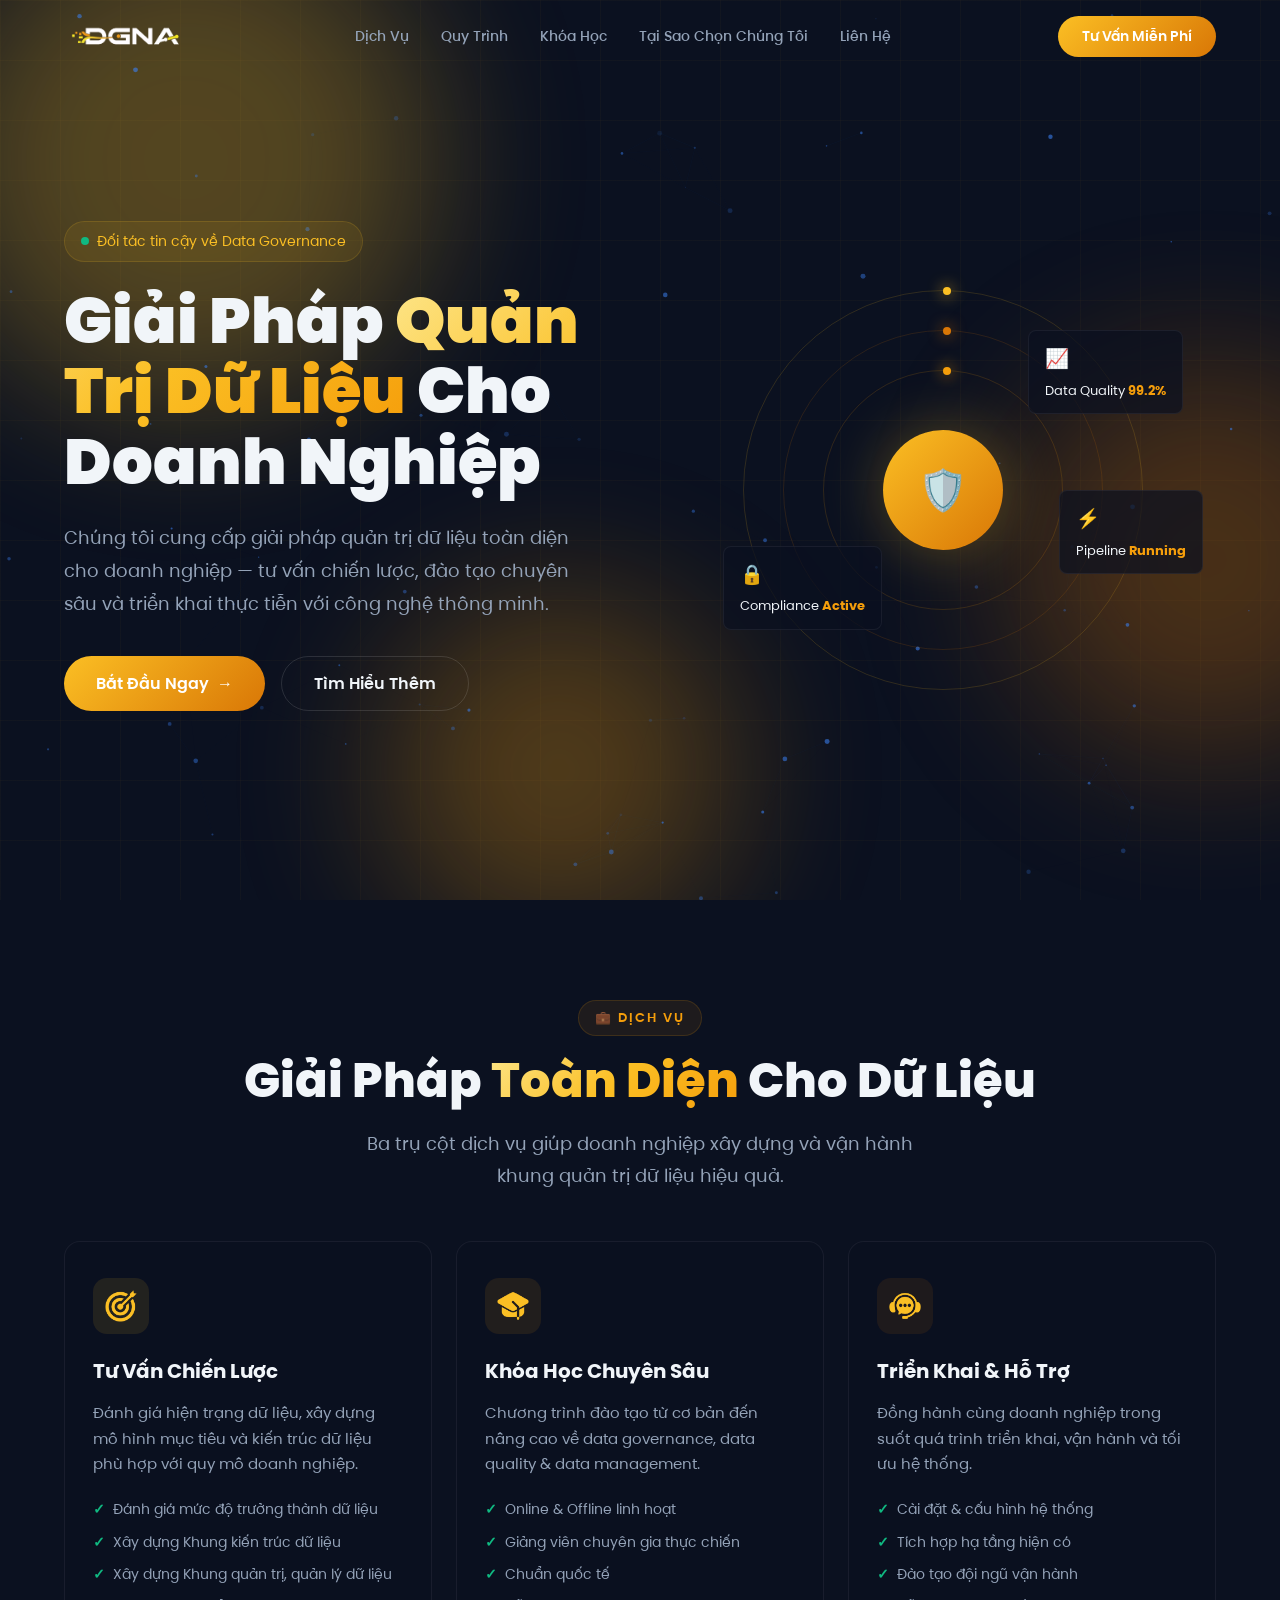
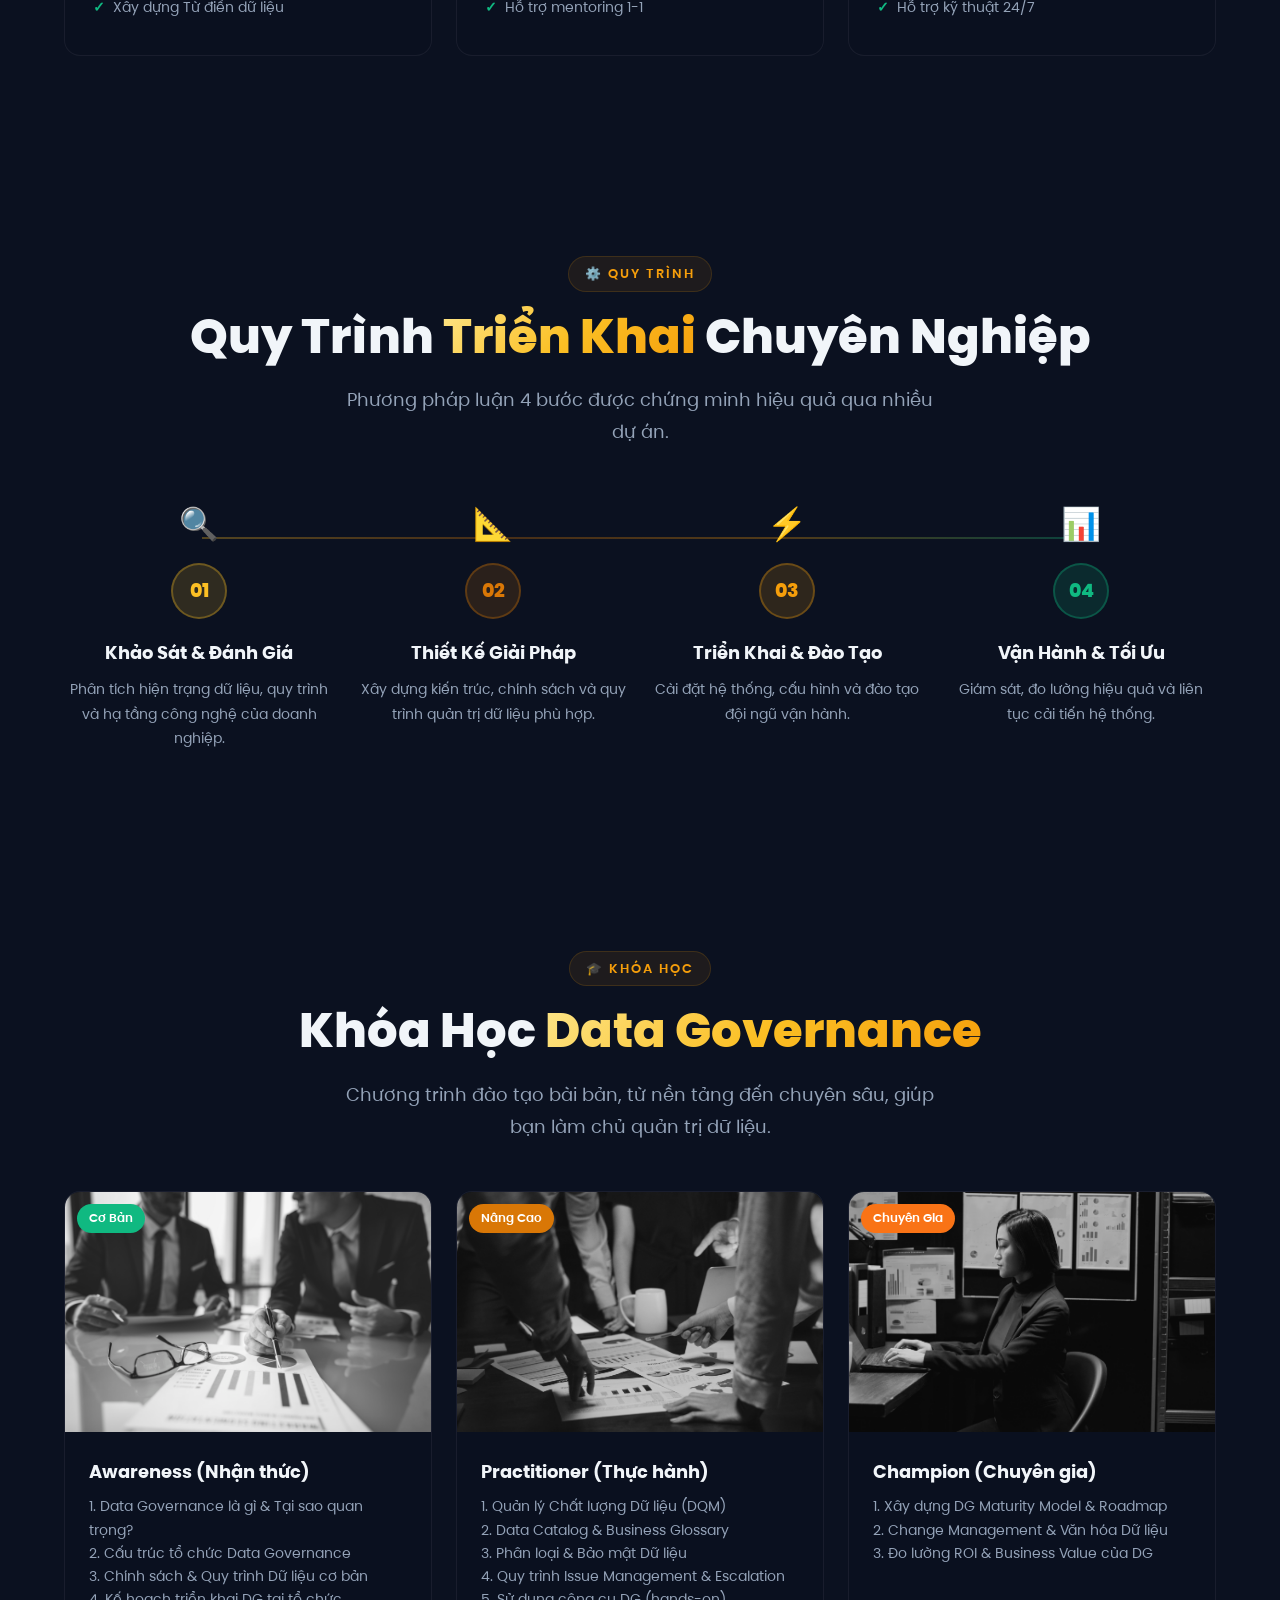
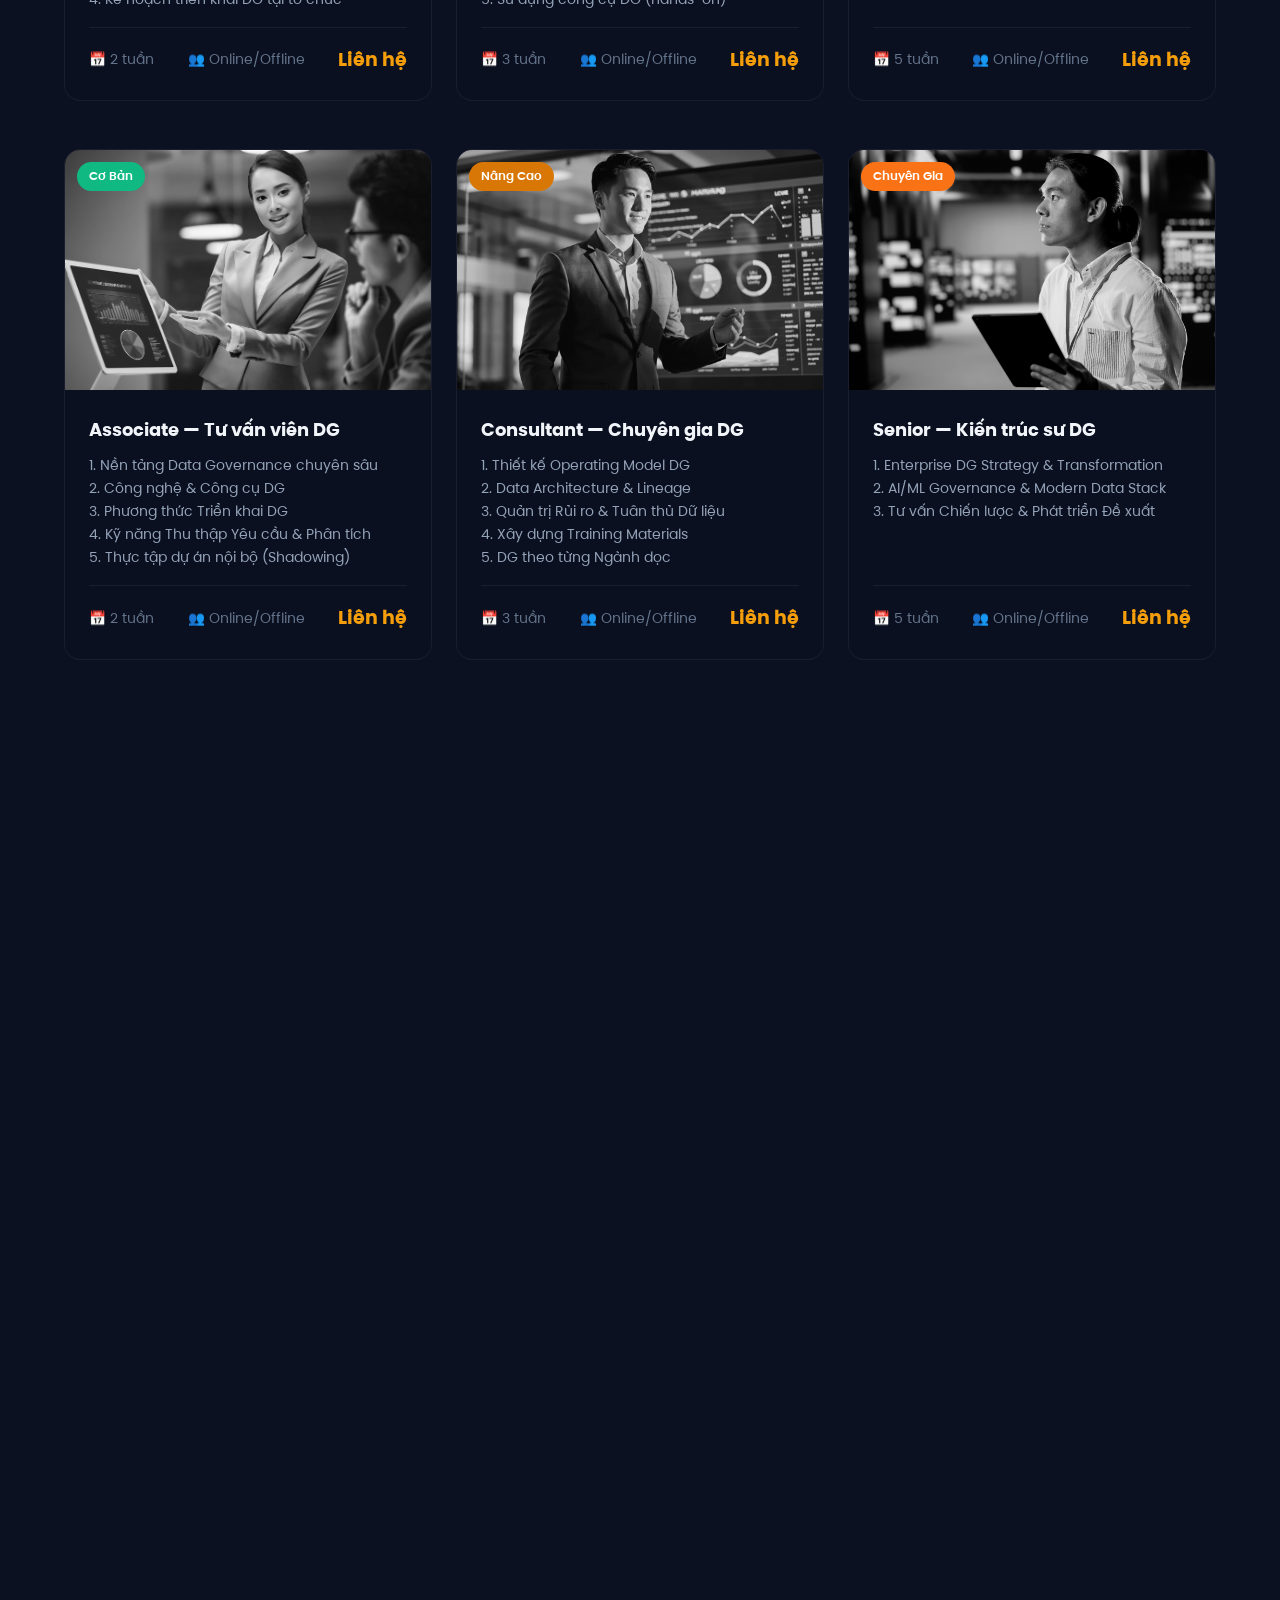
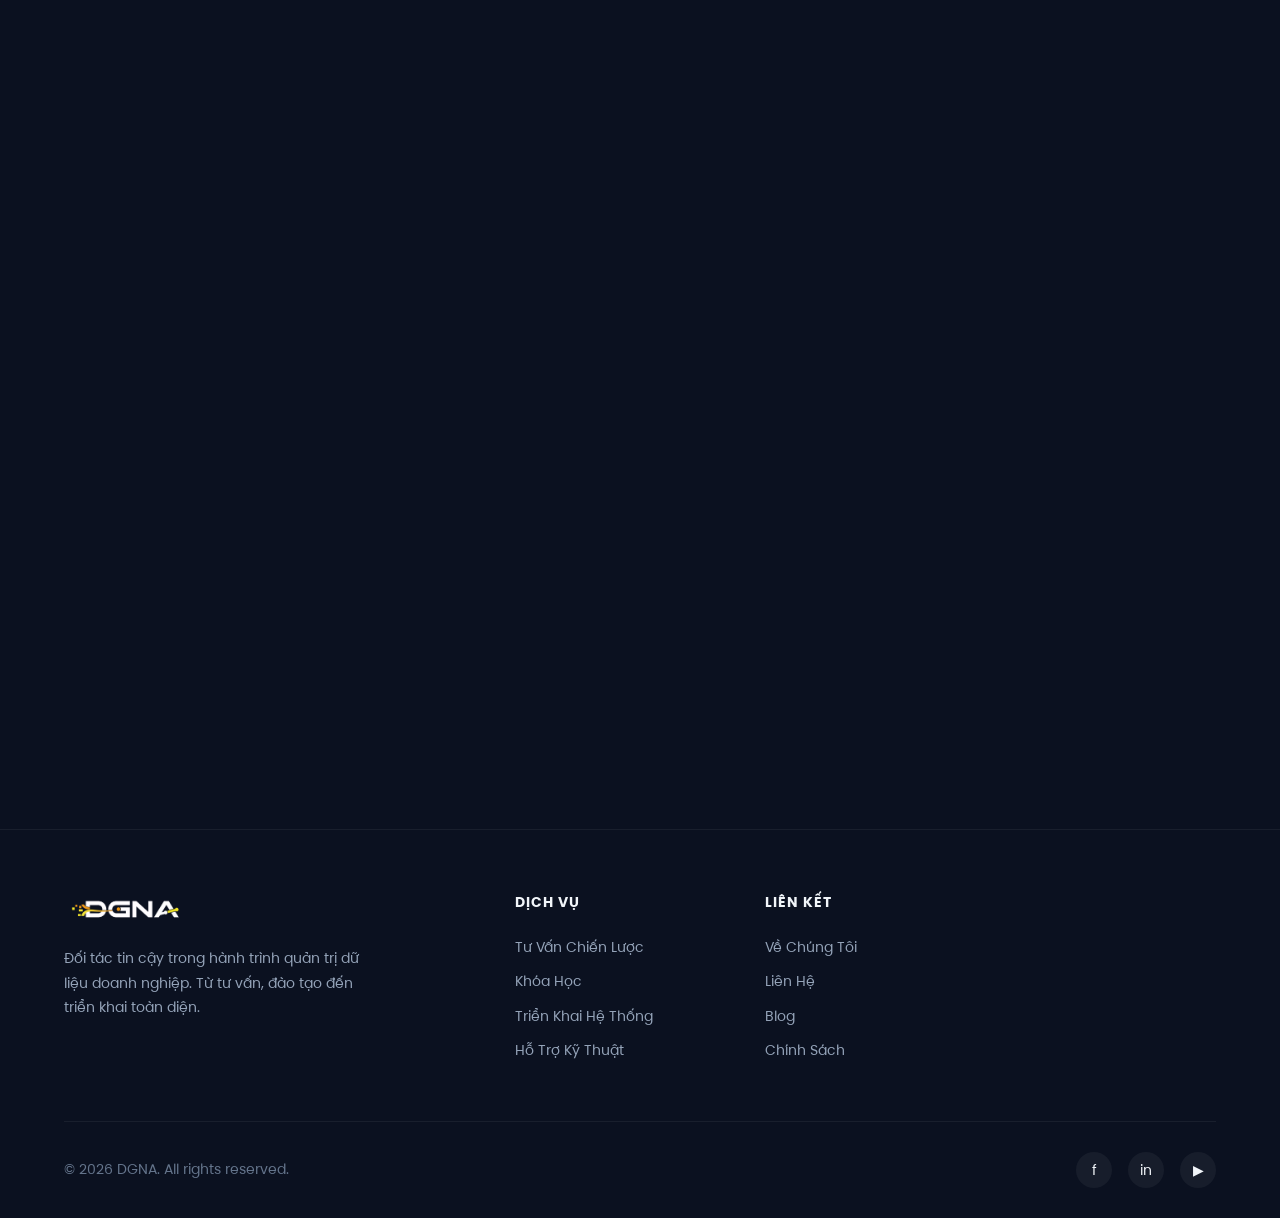
==== commit 5e8b2715: "Add Google Analytics tracking script to index.html" ====
--- a/index.html
+++ b/index.html
@@ -560,6 +560,15 @@
   </footer>
 
   <script src="script.js"></script>
+  <!-- Google tag (gtag.js) -->
+  <script async src="https://www.googletagmanager.com/gtag/js?id=G-PMZ95S758R"></script>
+  <script>
+    window.dataLayer = window.dataLayer || [];
+    function gtag(){dataLayer.push(arguments);}
+    gtag('js', new Date());
+  
+    gtag('config', 'G-PMZ95S758R');
+</script>
 </body>
 
-</html>+</html>
--- a/style.css
+++ b/style.css
@@ -896,6 +896,8 @@
   border-radius: var(--radius);
   overflow: hidden;
   transition: var(--transition);
+  display: flex;
+  flex-direction: column;
 }
 
 .course-card:hover {
@@ -940,6 +942,9 @@
 
 .course-body {
   padding: 24px;
+  display: flex;
+  flex-direction: column;
+  flex: 1;
 }
 
 .course-body h3 {
@@ -961,6 +966,7 @@
   align-items: center;
   padding-top: 16px;
   border-top: 1px solid var(--border-color);
+  margin-top: auto;
 }
 
 .course-meta span {
@@ -1349,6 +1355,11 @@
   outline: none;
 }
 
+.form-group select option {
+  background-color: var(--bg-primary);
+  color: var(--text-primary);
+}
+
 .form-group input:focus,
 .form-group textarea:focus,
 .form-group select:focus {
